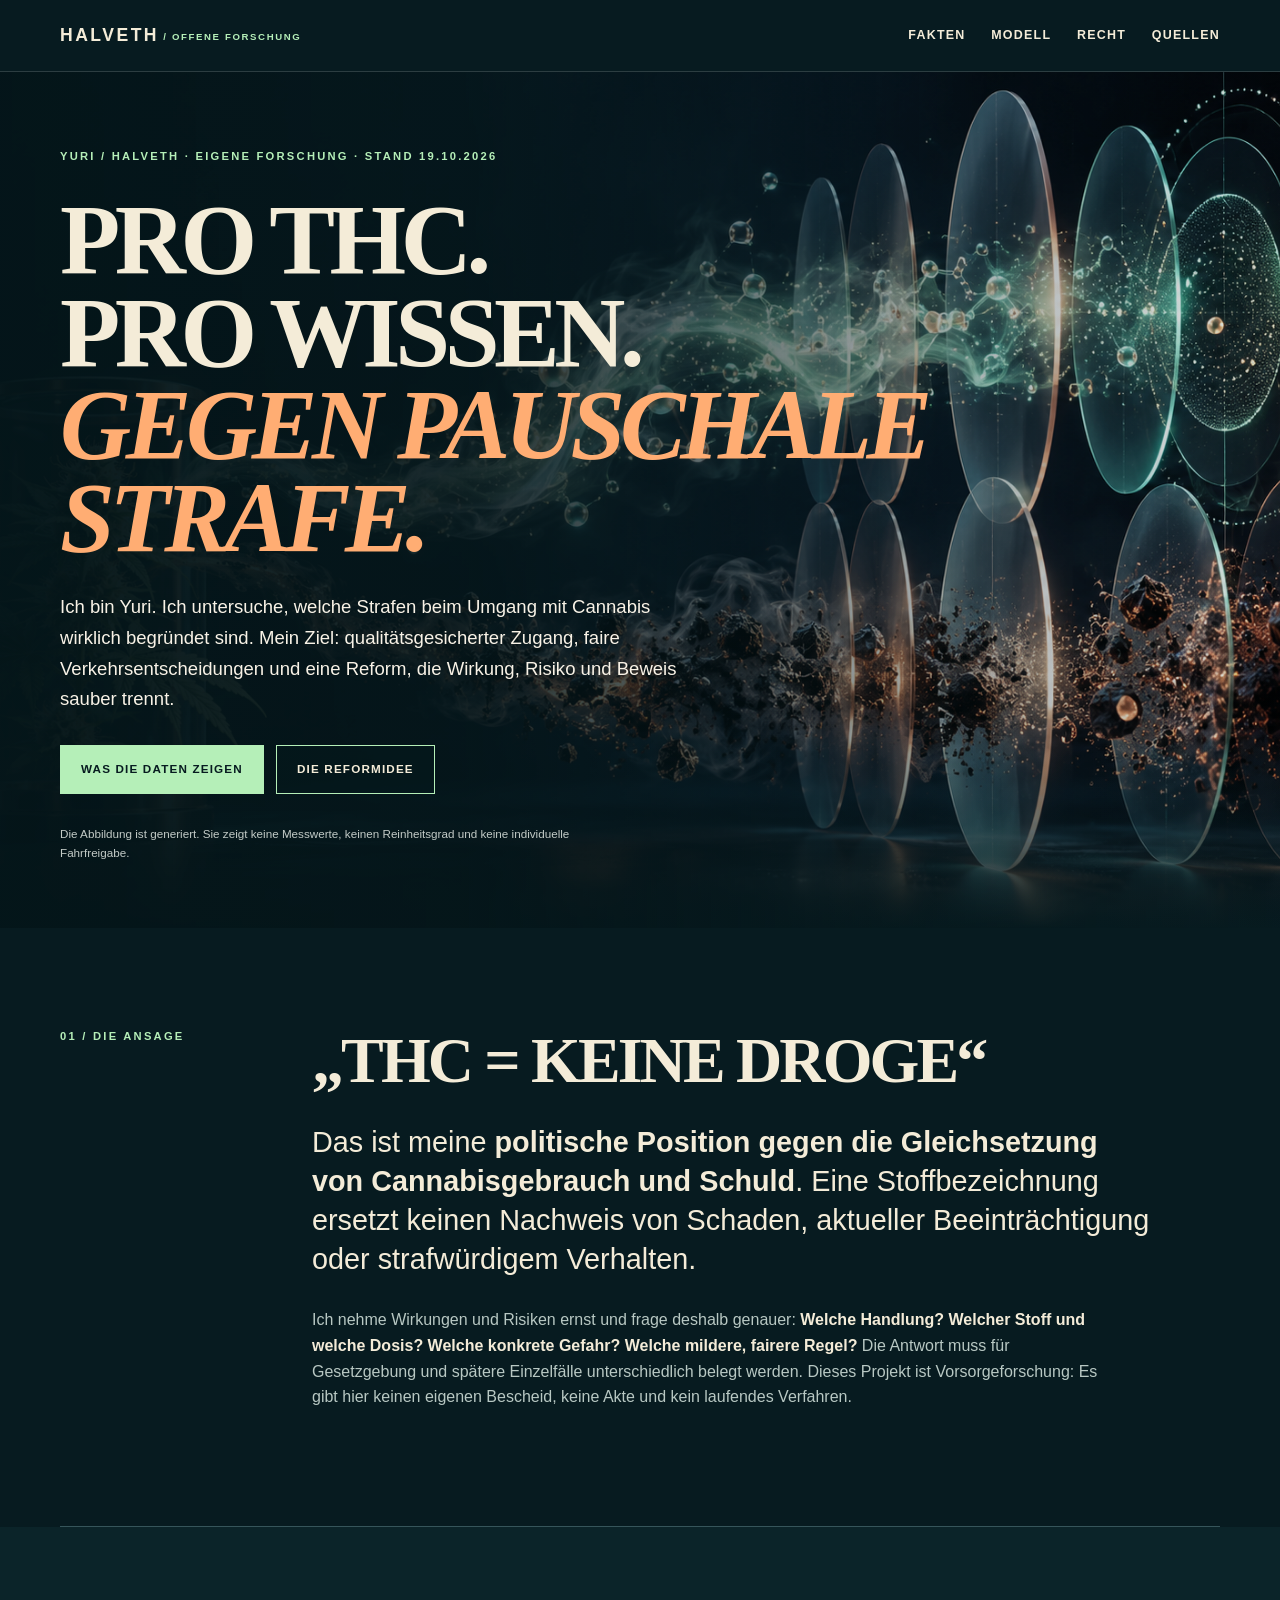
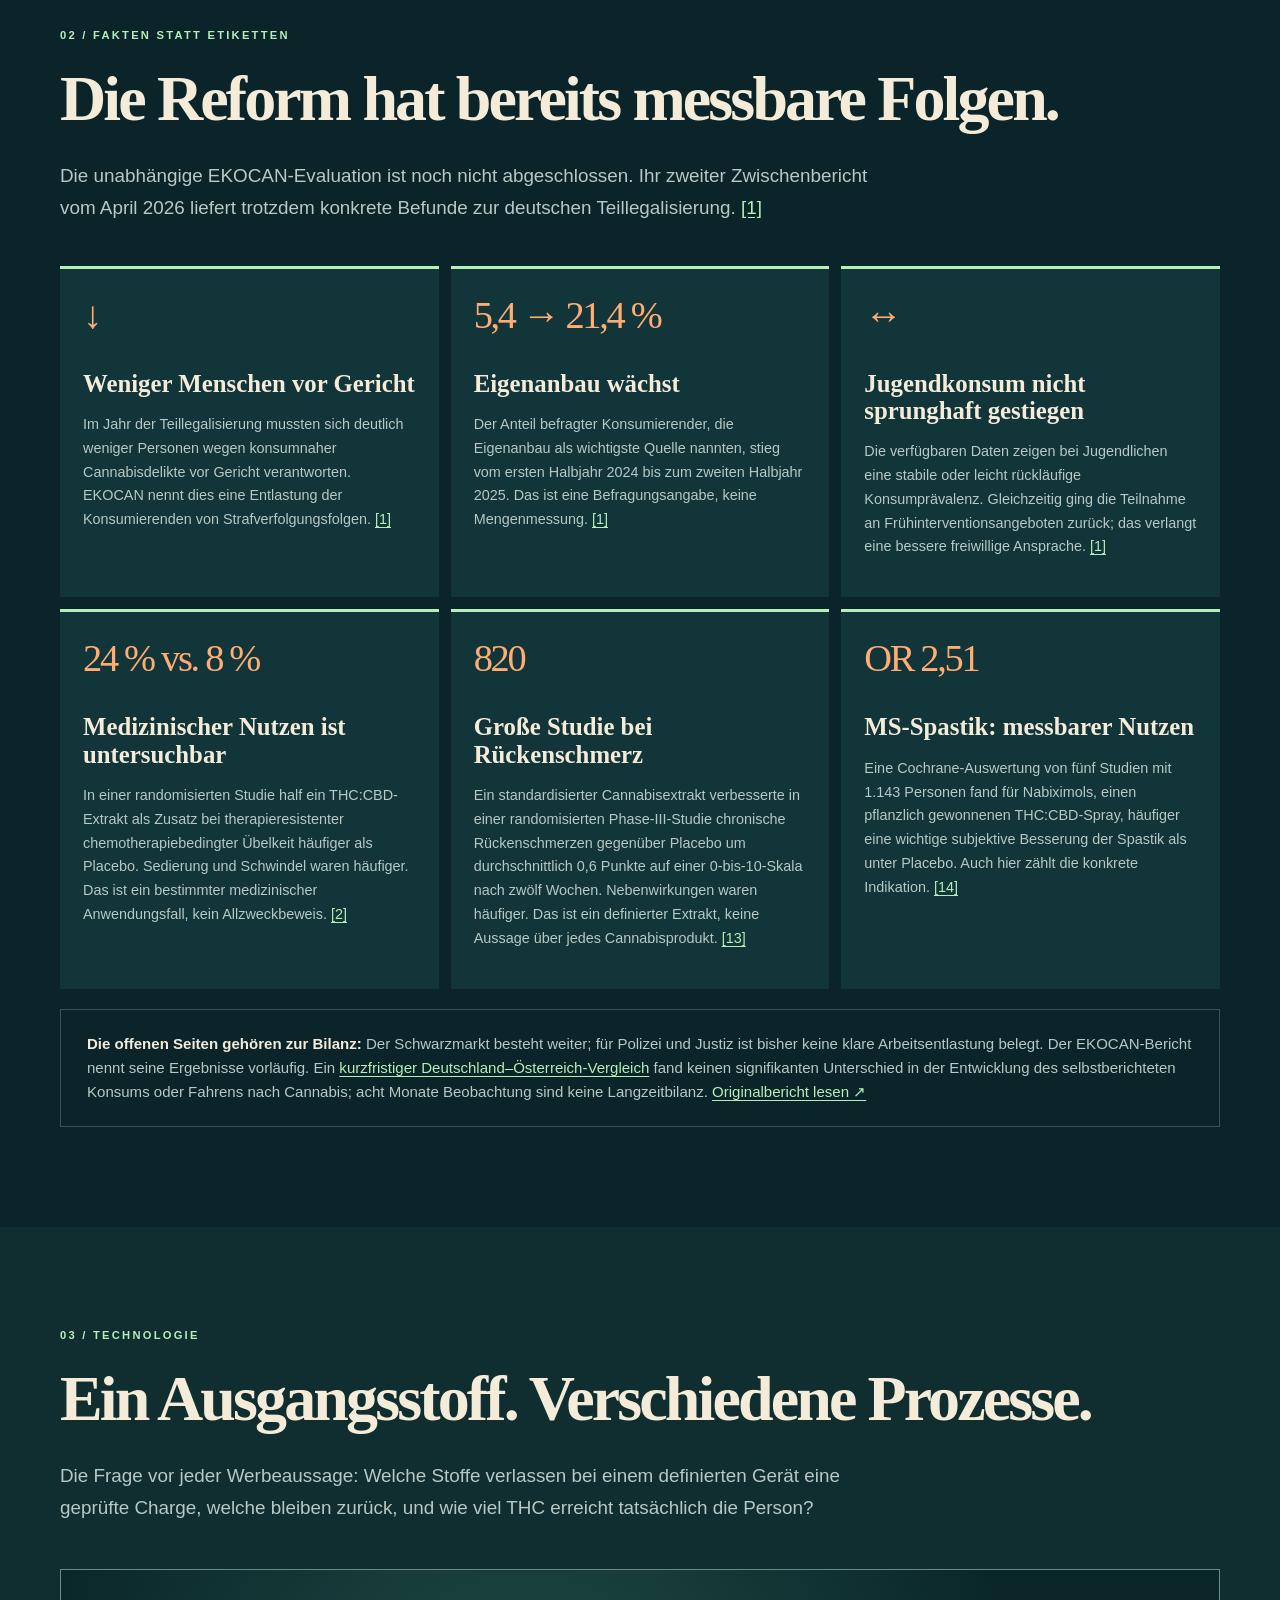
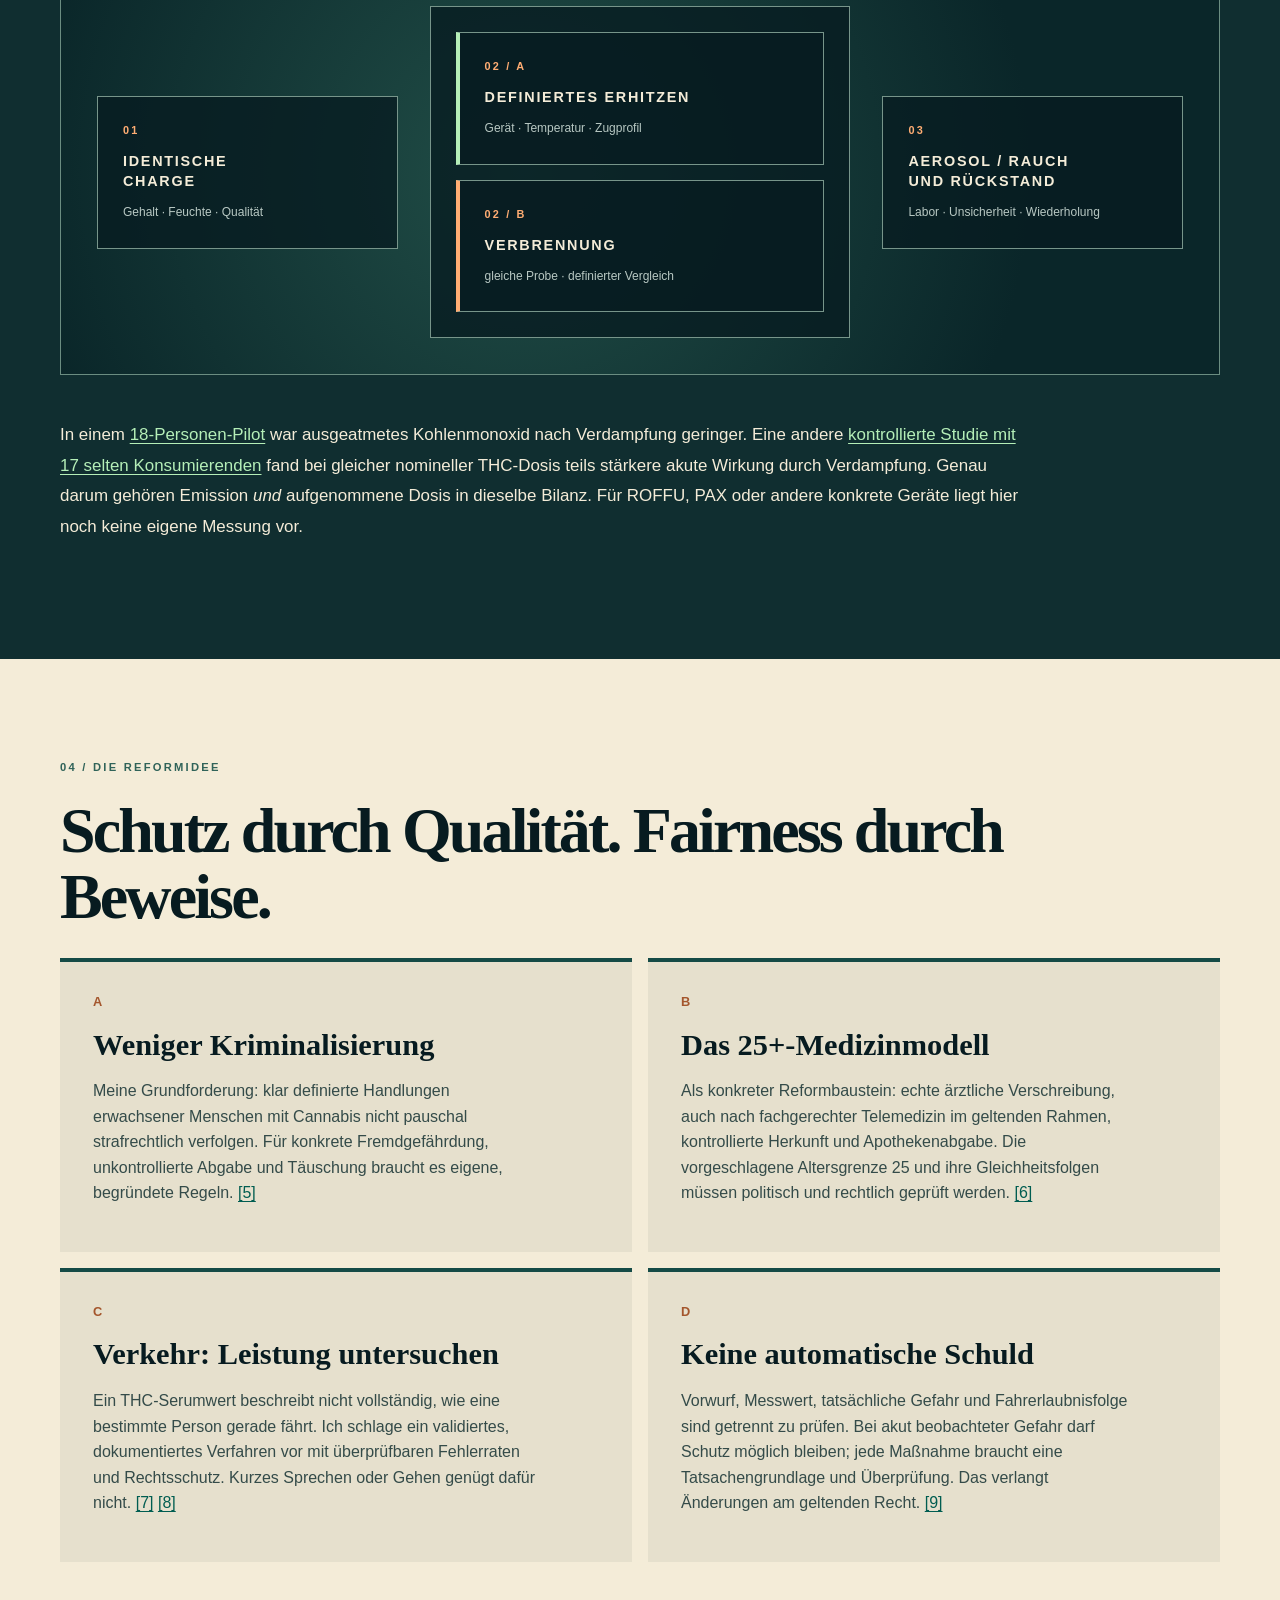
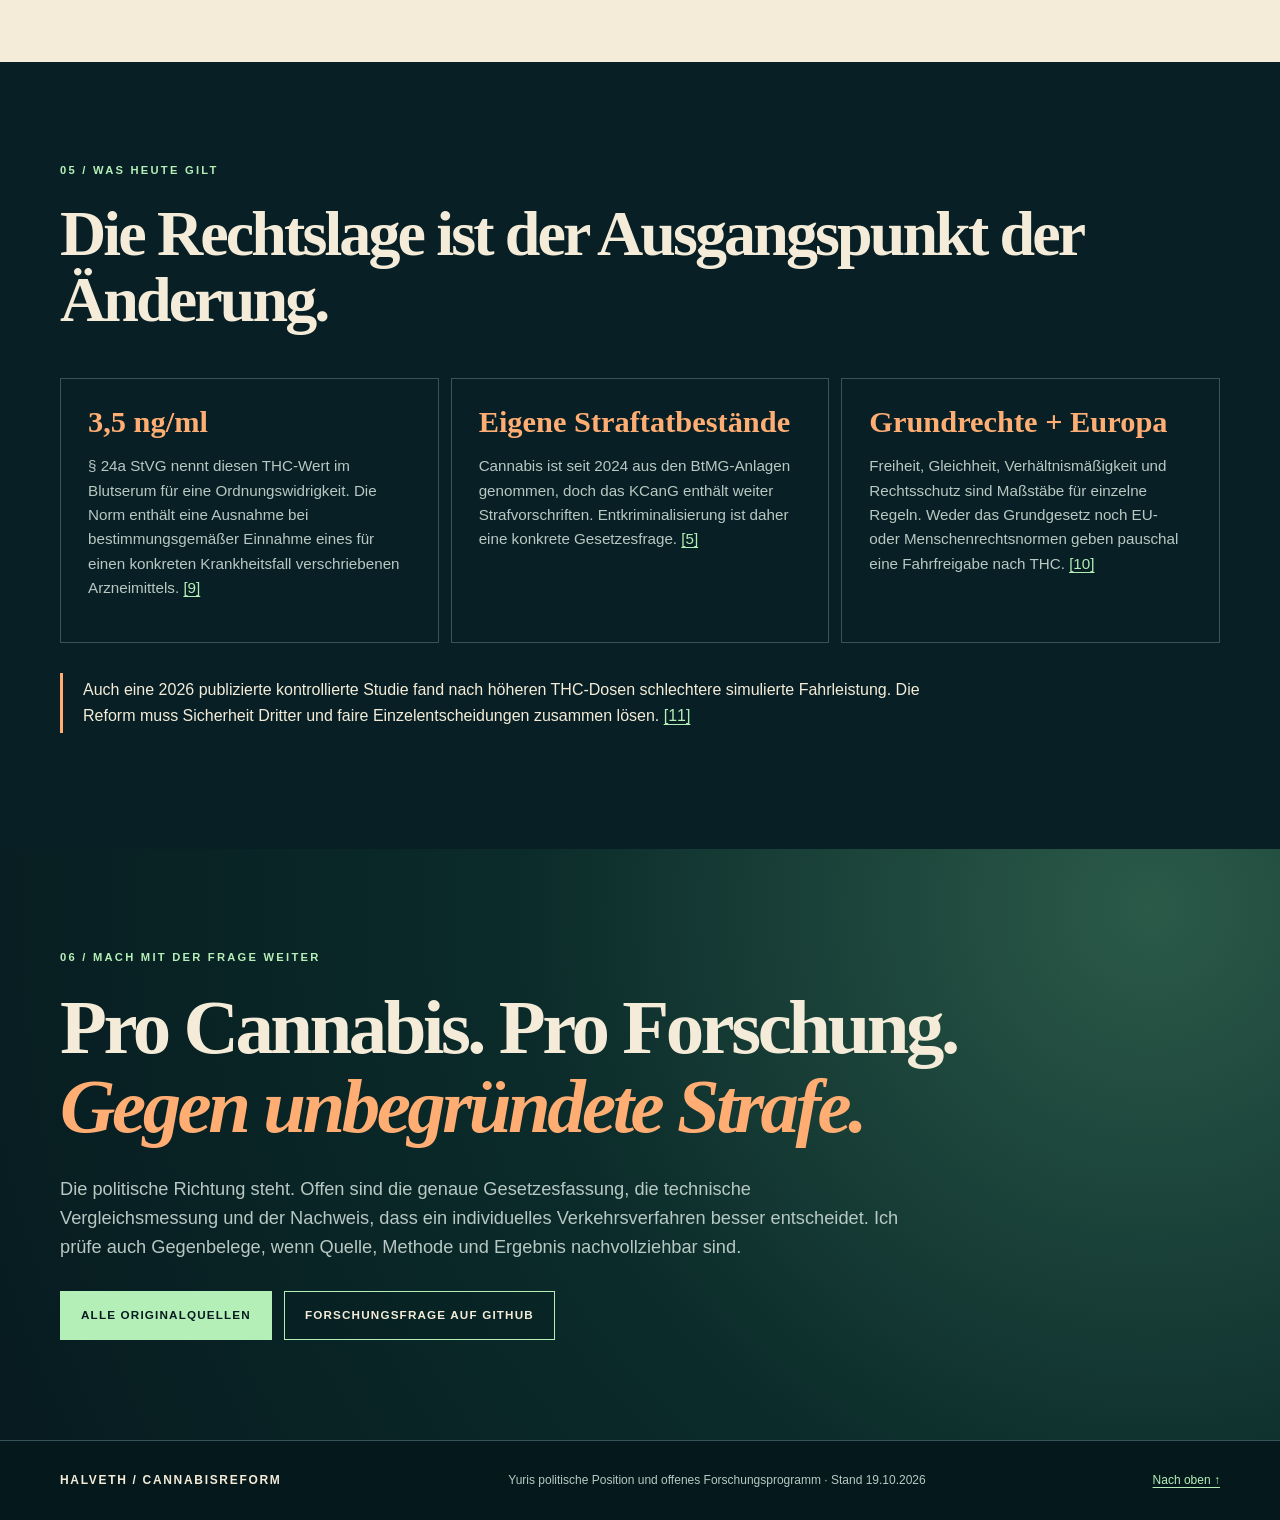
==== index.html @ 4392cc41 "Label odds ratio precisely" ====
<!doctype html>
<html lang="de">
<head>
  <meta charset="utf-8">
  <meta name="viewport" content="width=device-width, initial-scale=1">
  <meta name="description" content="HALVETH: Pro Cannabisreform, gegen pauschale Bestrafung. Forschung, Quellen und ein überprüfbarer Vorschlag für Zugang und Verkehrssicherheit.">
  <meta name="theme-color" content="#071b20">
  <title>PRO THC. GEGEN PAUSCHALE STRAFE. — HALVETH</title>
  <link rel="stylesheet" href="style.css">
</head>
<body>
  <a class="skip" href="#inhalt">Zum Inhalt</a>
  <header class="topbar"><a class="brand" href="#start">HALVETH<span> / OFFENE FORSCHUNG</span></a><nav aria-label="Hauptnavigation"><a href="#fakten">Fakten</a><a href="#modell">Modell</a><a href="#recht">Recht</a><a href="quellen.html">Quellen</a></nav></header>
  <main id="inhalt">
    <section class="hero" id="start" aria-labelledby="hero-title">
      <div class="hero-art" role="img" aria-label="Generierte Konzeptkunst: eine Pflanze und zwei schematische Prozesswege"></div>
      <div class="hero-shade"></div>
      <div class="container hero-content"><div class="eyebrow">YURI / HALVETH · EIGENE FORSCHUNG · STAND 19.10.2026</div>
        <h1 id="hero-title">PRO THC.<br>PRO WISSEN.<br><em>GEGEN PAUSCHALE STRAFE.</em></h1>
        <p>Ich bin Yuri. Ich untersuche, welche Strafen beim Umgang mit Cannabis wirklich begründet sind. Mein Ziel: qualitätsgesicherter Zugang, faire Verkehrsentscheidungen und eine Reform, die Wirkung, Risiko und Beweis sauber trennt.</p>
        <div class="hero-actions"><a class="button bright" href="#fakten">Was die Daten zeigen</a><a class="button ghost" href="#modell">Die Reformidee</a></div>
        <small>Die Abbildung ist generiert. Sie zeigt keine Messwerte, keinen Reinheitsgrad und keine individuelle Fahrfreigabe.</small>
      </div>
    </section>

    <section class="manifesto container section" aria-labelledby="ansage"><div class="section-tag">01 / DIE ANSAGE</div><div><h2 id="ansage">„THC = KEINE DROGE“</h2><p class="big">Das ist meine <strong>politische Position gegen die Gleichsetzung von Cannabisgebrauch und Schuld</strong>. Eine Stoffbezeichnung ersetzt keinen Nachweis von Schaden, aktueller Beeinträchtigung oder strafwürdigem Verhalten.</p><p>Ich nehme Wirkungen und Risiken ernst und frage deshalb genauer: <b>Welche Handlung?</b> <b>Welcher Stoff und welche Dosis?</b> <b>Welche konkrete Gefahr?</b> <b>Welche mildere, fairere Regel?</b> Die Antwort muss für Gesetzgebung und spätere Einzelfälle unterschiedlich belegt werden. Dieses Projekt ist Vorsorgeforschung: Es gibt hier keinen eigenen Bescheid, keine Akte und kein laufendes Verfahren.</p></div></section>

    <section class="section fact-section" id="fakten" aria-labelledby="fakten-title"><div class="container"><div class="section-tag">02 / FAKTEN STATT ETIKETTEN</div><h2 id="fakten-title">Die Reform hat bereits messbare Folgen.</h2><p class="lead">Die unabhängige EKOCAN-Evaluation ist noch nicht abgeschlossen. Ihr zweiter Zwischenbericht vom April 2026 liefert trotzdem konkrete Befunde zur deutschen Teillegalisierung. <a href="quellen.html#s1">[1]</a></p>
      <div class="fact-grid">
        <article class="fact"><span class="fact-number">↓</span><h3>Weniger Menschen vor Gericht</h3><p>Im Jahr der Teillegalisierung mussten sich deutlich weniger Personen wegen konsumnaher Cannabisdelikte vor Gericht verantworten. EKOCAN nennt dies eine Entlastung der Konsumierenden von Strafverfolgungsfolgen. <a href="quellen.html#s1">[1]</a></p></article>
        <article class="fact"><span class="fact-number">5,4 → 21,4 %</span><h3>Eigenanbau wächst</h3><p>Der Anteil befragter Konsumierender, die Eigenanbau als wichtigste Quelle nannten, stieg vom ersten Halbjahr 2024 bis zum zweiten Halbjahr 2025. Das ist eine Befragungsangabe, keine Mengenmessung. <a href="quellen.html#s1">[1]</a></p></article>
        <article class="fact"><span class="fact-number">↔</span><h3>Jugendkonsum nicht sprunghaft gestiegen</h3><p>Die verfügbaren Daten zeigen bei Jugendlichen eine stabile oder leicht rückläufige Konsumprävalenz. Gleichzeitig ging die Teilnahme an Frühinterventionsangeboten zurück; das verlangt eine bessere freiwillige Ansprache. <a href="quellen.html#s1">[1]</a></p></article>
        <article class="fact"><span class="fact-number">24 % vs. 8 %</span><h3>Medizinischer Nutzen ist untersuchbar</h3><p>In einer randomisierten Studie half ein THC:CBD-Extrakt als Zusatz bei therapieresistenter chemotherapiebedingter Übelkeit häufiger als Placebo. Sedierung und Schwindel waren häufiger. Das ist ein bestimmter medizinischer Anwendungsfall, kein Allzweckbeweis. <a href="quellen.html#s2">[2]</a></p></article>
        <article class="fact"><span class="fact-number">820</span><h3>Große Studie bei Rückenschmerz</h3><p>Ein standardisierter Cannabisextrakt verbesserte in einer randomisierten Phase-III-Studie chronische Rückenschmerzen gegenüber Placebo um durchschnittlich 0,6 Punkte auf einer 0-bis-10-Skala nach zwölf Wochen. Nebenwirkungen waren häufiger. Das ist ein definierter Extrakt, keine Aussage über jedes Cannabisprodukt. <a href="quellen.html#s13">[13]</a></p></article>
        <article class="fact"><span class="fact-number">OR 2,51</span><h3>MS-Spastik: messbarer Nutzen</h3><p>Eine Cochrane-Auswertung von fünf Studien mit 1.143 Personen fand für Nabiximols, einen pflanzlich gewonnenen THC:CBD-Spray, häufiger eine wichtige subjektive Besserung der Spastik als unter Placebo. Auch hier zählt die konkrete Indikation. <a href="quellen.html#s14">[14]</a></p></article>
      </div><div class="source-strip"><b>Die offenen Seiten gehören zur Bilanz:</b> Der Schwarzmarkt besteht weiter; für Polizei und Justiz ist bisher keine klare Arbeitsentlastung belegt. Der EKOCAN-Bericht nennt seine Ergebnisse vorläufig. Ein <a href="quellen.html#s12">kurzfristiger Deutschland–Österreich-Vergleich</a> fand keinen signifikanten Unterschied in der Entwicklung des selbstberichteten Konsums oder Fahrens nach Cannabis; acht Monate Beobachtung sind keine Langzeitbilanz. <a href="quellen.html#s1">Originalbericht lesen ↗</a></div>
    </div></section>

    <section class="section process-section" aria-labelledby="prozess-title"><div class="container"><div class="section-tag">03 / TECHNOLOGIE</div><h2 id="prozess-title">Ein Ausgangsstoff. Verschiedene Prozesse.</h2><p class="lead">Die Frage vor jeder Werbeaussage: Welche Stoffe verlassen bei einem definierten Gerät eine geprüfte Charge, welche bleiben zurück, und wie viel THC erreicht tatsächlich die Person?</p>
      <div class="process-visual" role="img" aria-label="Schematischer Vergleich identische Probe, definiertes Erhitzen oder Verbrennung, Aerosolmessung und Rückstand"><div class="input"><span>01</span><b>IDENTISCHE<br>CHARGE</b><small>Gehalt · Feuchte · Qualität</small></div><div class="fork"><div class="route heat"><span>02 / A</span><b>DEFINIERTES ERHITZEN</b><small>Gerät · Temperatur · Zugprofil</small></div><div class="route burn"><span>02 / B</span><b>VERBRENNUNG</b><small>gleiche Probe · definierter Vergleich</small></div></div><div class="output"><span>03</span><b>AEROSOL / RAUCH<br>UND RÜCKSTAND</b><small>Labor · Unsicherheit · Wiederholung</small></div></div>
      <p class="finding">In einem <a href="quellen.html#s3">18-Personen-Pilot</a> war ausgeatmetes Kohlenmonoxid nach Verdampfung geringer. Eine andere <a href="quellen.html#s4">kontrollierte Studie mit 17 selten Konsumierenden</a> fand bei gleicher nomineller THC-Dosis teils stärkere akute Wirkung durch Verdampfung. Genau darum gehören Emission <i>und</i> aufgenommene Dosis in dieselbe Bilanz. Für ROFFU, PAX oder andere konkrete Geräte liegt hier noch keine eigene Messung vor.</p>
    </div></section>

    <section class="section traffic-section" id="modell" aria-labelledby="modell-title"><div class="container"><div class="section-tag">04 / DIE REFORMIDEE</div><h2 id="modell-title">Schutz durch Qualität. Fairness durch Beweise.</h2><div class="policy-grid">
      <article><div class="ordinal">A</div><h3>Weniger Kriminalisierung</h3><p>Meine Grundforderung: klar definierte Handlungen erwachsener Menschen mit Cannabis nicht pauschal strafrechtlich verfolgen. Für konkrete Fremdgefährdung, unkontrollierte Abgabe und Täuschung braucht es eigene, begründete Regeln. <a href="quellen.html#s5">[5]</a></p></article>
      <article><div class="ordinal">B</div><h3>Das 25+-Medizinmodell</h3><p>Als konkreter Reformbaustein: echte ärztliche Verschreibung, auch nach fachgerechter Telemedizin im geltenden Rahmen, kontrollierte Herkunft und Apothekenabgabe. Die vorgeschlagene Altersgrenze 25 und ihre Gleichheitsfolgen müssen politisch und rechtlich geprüft werden. <a href="quellen.html#s6">[6]</a></p></article>
      <article><div class="ordinal">C</div><h3>Verkehr: Leistung untersuchen</h3><p>Ein THC-Serumwert beschreibt nicht vollständig, wie eine bestimmte Person gerade fährt. Ich schlage ein validiertes, dokumentiertes Verfahren vor mit überprüfbaren Fehlerraten und Rechtsschutz. Kurzes Sprechen oder Gehen genügt dafür nicht. <a href="quellen.html#s7">[7]</a> <a href="quellen.html#s8">[8]</a></p></article>
      <article><div class="ordinal">D</div><h3>Keine automatische Schuld</h3><p>Vorwurf, Messwert, tatsächliche Gefahr und Fahrerlaubnisfolge sind getrennt zu prüfen. Bei akut beobachteter Gefahr darf Schutz möglich bleiben; jede Maßnahme braucht eine Tatsachengrundlage und Überprüfung. Das verlangt Änderungen am geltenden Recht. <a href="quellen.html#s9">[9]</a></p></article>
    </div></div></section>

    <section class="section evidence-section" id="recht" aria-labelledby="recht-title"><div class="container"><div class="section-tag">05 / WAS HEUTE GILT</div><h2 id="recht-title">Die Rechtslage ist der Ausgangspunkt der Änderung.</h2><div class="law-grid"><div><strong>3,5 ng/ml</strong><p>§ 24a StVG nennt diesen THC-Wert im Blutserum für eine Ordnungswidrigkeit. Die Norm enthält eine Ausnahme bei bestimmungsgemäßer Einnahme eines für einen konkreten Krankheitsfall verschriebenen Arzneimittels. <a href="quellen.html#s9">[9]</a></p></div><div><strong>Eigene Straftatbestände</strong><p>Cannabis ist seit 2024 aus den BtMG-Anlagen genommen, doch das KCanG enthält weiter Strafvorschriften. Entkriminalisierung ist daher eine konkrete Gesetzesfrage. <a href="quellen.html#s5">[5]</a></p></div><div><strong>Grundrechte + Europa</strong><p>Freiheit, Gleichheit, Verhältnismäßigkeit und Rechtsschutz sind Maßstäbe für einzelne Regeln. Weder das Grundgesetz noch EU- oder Menschenrechtsnormen geben pauschal eine Fahrfreigabe nach THC. <a href="quellen.html#s10">[10]</a></p></div></div><p class="law-note">Auch eine 2026 publizierte kontrollierte Studie fand nach höheren THC-Dosen schlechtere simulierte Fahrleistung. Die Reform muss Sicherheit Dritter und faire Einzelentscheidungen zusammen lösen. <a href="quellen.html#s11">[11]</a></p></div></section>

    <section class="closing section"><div class="container"><div class="section-tag">06 / MACH MIT DER FRAGE WEITER</div><h2>Pro Cannabis. Pro Forschung.<br><em>Gegen unbegründete Strafe.</em></h2><p>Die politische Richtung steht. Offen sind die genaue Gesetzesfassung, die technische Vergleichsmessung und der Nachweis, dass ein individuelles Verkehrsverfahren besser entscheidet. Ich prüfe auch Gegenbelege, wenn Quelle, Methode und Ergebnis nachvollziehbar sind.</p><div class="hero-actions"><a class="button bright" href="quellen.html">Alle Originalquellen</a><a class="button ghost" href="https://github.com/Juri-Halveth/halveth-cannabis-reform-forschung/issues">Forschungsfrage auf GitHub</a></div></div></section>
  </main>
  <footer><div class="container"><b>HALVETH / CANNABISREFORM</b><span>Yuris politische Position und offenes Forschungsprogramm · Stand 19.10.2026</span><a href="#start">Nach oben ↑</a></div></footer>
</body>
</html>
---- style.css ----
:root{--bg:#071b20;--bg2:#0d282d;--panel:#12353a;--line:#36555a;--cream:#f4ecd8;--muted:#b8c8c3;--mint:#b5efb8;--orange:#ffad73;--display:Georgia,'Times New Roman',serif;--body:Arial,Helvetica,sans-serif}
*{box-sizing:border-box}html{scroll-behavior:smooth}body{margin:0;background:var(--bg);color:var(--cream);font-family:var(--body);line-height:1.6}a{color:var(--mint);text-underline-offset:3px}a:hover{color:#fff}a:focus-visible{outline:3px solid var(--orange);outline-offset:4px}.skip{position:absolute;left:-10000px;top:0;background:var(--cream);color:var(--bg);z-index:20;padding:1rem}.skip:focus{left:1rem}.container{width:min(1160px,calc(100% - 48px));margin:auto}.topbar{height:72px;padding:0 max(24px,calc((100vw - 1160px)/2));display:flex;align-items:center;justify-content:space-between;gap:20px;border-bottom:1px solid rgba(255,255,255,.15);background:var(--bg);position:relative;z-index:10}.brand{text-decoration:none;color:var(--cream);font-weight:900;letter-spacing:.14em;font-size:1.1rem;white-space:nowrap}.brand span{font-size:.6rem;color:var(--mint);vertical-align:middle;letter-spacing:.17em}.topbar nav{display:flex;gap:clamp(10px,2vw,28px)}.topbar nav a{text-decoration:none;color:var(--cream);font-size:.78rem;font-weight:700;text-transform:uppercase;letter-spacing:.1em}.topbar nav a:hover{color:var(--mint)}
.hero{position:relative;min-height:670px;display:flex;align-items:center;overflow:hidden}.hero-art{position:absolute;inset:0;background:url('assets/hero-neu.png') center 42%/cover no-repeat;filter:saturate(.9)}.hero-shade{position:absolute;inset:0;background:linear-gradient(90deg,rgba(4,21,25,.98) 0%,rgba(4,21,25,.9) 36%,rgba(4,21,25,.35) 73%,rgba(4,21,25,.1) 100%),linear-gradient(0deg,var(--bg),transparent 22%)}.hero-content{position:relative;padding:76px 0 66px}.eyebrow,.section-tag{color:var(--mint);letter-spacing:.2em;text-transform:uppercase;font-size:.7rem;font-weight:800}.hero h1{font-family:var(--display);font-size:clamp(3.2rem,7.7vw,7.3rem);line-height:.94;letter-spacing:-.055em;margin:28px 0;max-width:980px;font-weight:700}.hero h1 em,.closing h2 em{color:var(--orange);font-style:italic}.hero p{font-size:clamp(1rem,1.45vw,1.25rem);max-width:625px;line-height:1.65;color:#f8f2e6}.hero small{display:block;margin-top:31px;color:#c3cbc7;font-size:.73rem;max-width:520px}.hero-actions{display:flex;gap:12px;flex-wrap:wrap;margin-top:30px}.button{display:inline-flex;align-items:center;justify-content:center;min-height:49px;padding:12px 20px;text-decoration:none;text-transform:uppercase;letter-spacing:.1em;font-weight:900;font-size:.73rem;border:1px solid var(--mint);transition:background .2s,color .2s,transform .2s}.button:hover{transform:translateY(-2px)}.button.bright{background:var(--mint);color:var(--bg)}.button.ghost{color:var(--cream);background:rgba(6,27,32,.3)}.button.ghost:hover{background:var(--panel)}
.section{padding:100px 0}.section h2{font-family:var(--display);font-size:clamp(2.6rem,5vw,5.5rem);letter-spacing:-.045em;line-height:1.03;margin:21px 0 28px;font-weight:600}.section h3{font-family:var(--display);font-size:1.55rem;line-height:1.1;margin:16px 0}.lead{font-size:1.18rem;line-height:1.7;max-width:820px;color:var(--muted);margin:0 0 42px}.manifesto{display:grid;grid-template-columns:220px 1fr;gap:32px;border-bottom:1px solid var(--line)}.manifesto h2{margin-top:0}.manifesto .big{font-size:clamp(1.2rem,2.5vw,1.8rem);line-height:1.35;max-width:840px}.manifesto p:last-child{max-width:800px;color:var(--muted)}.manifesto b{color:var(--cream)}.fact-section{background:#0b2429}.fact-grid{display:grid;grid-template-columns:repeat(3,1fr);gap:12px}.fact{background:var(--panel);padding:27px 23px 24px;border-top:3px solid var(--mint);min-height:320px}.fact-number{display:block;font-family:var(--display);font-size:clamp(2.3rem,3vw,3.4rem);line-height:1;color:var(--orange);min-height:58px;letter-spacing:-.06em}.fact p{font-size:.9rem;color:var(--muted);line-height:1.65}.source-strip{margin-top:20px;border:1px solid var(--line);padding:22px 26px;color:var(--muted);font-size:.94rem}.source-strip b{color:var(--cream)}
.process-section{background:#102e30}.process-visual{display:grid;grid-template-columns:1fr 1.4fr 1fr;align-items:center;gap:32px;margin:45px 0;padding:36px;border:1px solid #6b8d81;background:radial-gradient(circle at 40% 50%,#214e47 0%,#0a2629 70%);min-height:330px}.process-visual>div,.route{border:1px solid #77958a;padding:25px;position:relative;background:rgba(7,27,32,.78)}.process-visual span,.process-visual b,.process-visual small{display:block}.process-visual span{color:var(--orange);font-weight:900;font-size:.68rem;letter-spacing:.2em;margin-bottom:12px}.process-visual b{font-size:.9rem;letter-spacing:.12em;line-height:1.4}.process-visual small{color:var(--muted);margin-top:12px;font-size:.75rem}.fork{display:grid;gap:15px}.route.heat{border-left:4px solid var(--mint)}.route.burn{border-left:4px solid var(--orange)}.finding{font-size:1.06rem;max-width:970px;color:var(--cream);line-height:1.8}.traffic-section{background:var(--cream);color:var(--bg)}.traffic-section .section-tag{color:#306359}.traffic-section .lead{color:#315151}.traffic-section a{color:#005d51}.policy-grid{display:grid;grid-template-columns:repeat(2,1fr);gap:16px}.policy-grid article{background:#e6e0cd;padding:30px 33px;border-top:4px solid #154b46}.policy-grid h3{font-size:1.9rem}.policy-grid p{max-width:450px;color:#344b49}.ordinal{font-weight:900;font-size:.8rem;letter-spacing:.1em;color:#a4562c}.evidence-section{background:#082025}.law-grid{display:grid;grid-template-columns:repeat(3,1fr);gap:12px;margin-top:45px}.law-grid>div{border:1px solid var(--line);padding:27px;min-height:260px}.law-grid strong{font-family:var(--display);font-size:1.9rem;color:var(--orange);line-height:1.1}.law-grid p{color:var(--muted);font-size:.95rem}.law-note{border-left:3px solid var(--orange);padding:4px 0 4px 20px;margin-top:30px;max-width:900px}.closing{background:radial-gradient(circle at 90% 10%,#2b5a49,#0b2b2a 50%,#071b20);min-height:450px}.closing h2{font-size:clamp(3rem,6vw,6rem)}.closing p{max-width:850px;font-size:1.14rem;color:var(--muted)}footer{border-top:1px solid var(--line);background:#05181c;padding:30px 0;font-size:.75rem;color:var(--muted)}footer .container{display:flex;justify-content:space-between;gap:24px;align-items:center}footer b{color:var(--cream);letter-spacing:.14em}footer a{white-space:nowrap}
.sources-page{padding:90px 0 110px}.sources-page h1{font-family:var(--display);font-size:clamp(3.3rem,7vw,6.3rem);letter-spacing:-.05em;line-height:1.05;margin:20px 0 28px}.source-list{display:grid;grid-template-columns:repeat(2,1fr);gap:14px;margin:52px 0 40px}.source-list article{background:var(--panel);border-top:3px solid var(--mint);padding:27px 30px;scroll-margin-top:30px}.source-list article>span{display:block;color:var(--orange);font-size:.7rem;font-weight:900;letter-spacing:.15em}.source-list h2{font-family:var(--display);font-weight:600;font-size:1.55rem;line-height:1.2;margin:12px 0}.source-list p{color:var(--muted);font-size:.92rem;line-height:1.7}.source-list a{display:inline-block;margin-top:8px;font-size:.9rem}.source-end{color:var(--muted);max-width:750px;margin:30px 0}
@media(max-width:950px){.fact-grid{grid-template-columns:repeat(2,1fr)}.law-grid{grid-template-columns:1fr}.law-grid>div{min-height:0}.process-visual{gap:12px;padding:20px}.topbar{padding:0 24px}}@media(max-width:650px){.container{width:min(100% - 32px,1160px)}.topbar{height:auto;min-height:68px;align-items:flex-start;padding:17px 16px;flex-direction:column;gap:10px}.brand{font-size:.98rem}.brand span{font-size:.55rem}.topbar nav{gap:15px;flex-wrap:wrap}.topbar nav a{font-size:.68rem}.hero{min-height:660px}.hero-art{background-position:60% center}.hero-shade{background:linear-gradient(90deg,rgba(4,21,25,.97),rgba(4,21,25,.63)),linear-gradient(0deg,var(--bg),transparent 35%)}.hero-content{padding:65px 0}.hero h1{font-size:clamp(2.75rem,12vw,4.6rem)}.section{padding:67px 0}.manifesto{grid-template-columns:1fr;gap:18px}.fact-grid,.policy-grid,.source-list{grid-template-columns:1fr}.fact{min-height:0}.process-visual{grid-template-columns:1fr;gap:13px}.fork{grid-template-columns:1fr 1fr}.route{padding:17px}.process-visual>div{padding:20px}.closing{min-height:0}footer .container{align-items:flex-start;flex-direction:column;gap:10px}}@media(max-width:380px){.fork{grid-template-columns:1fr}}
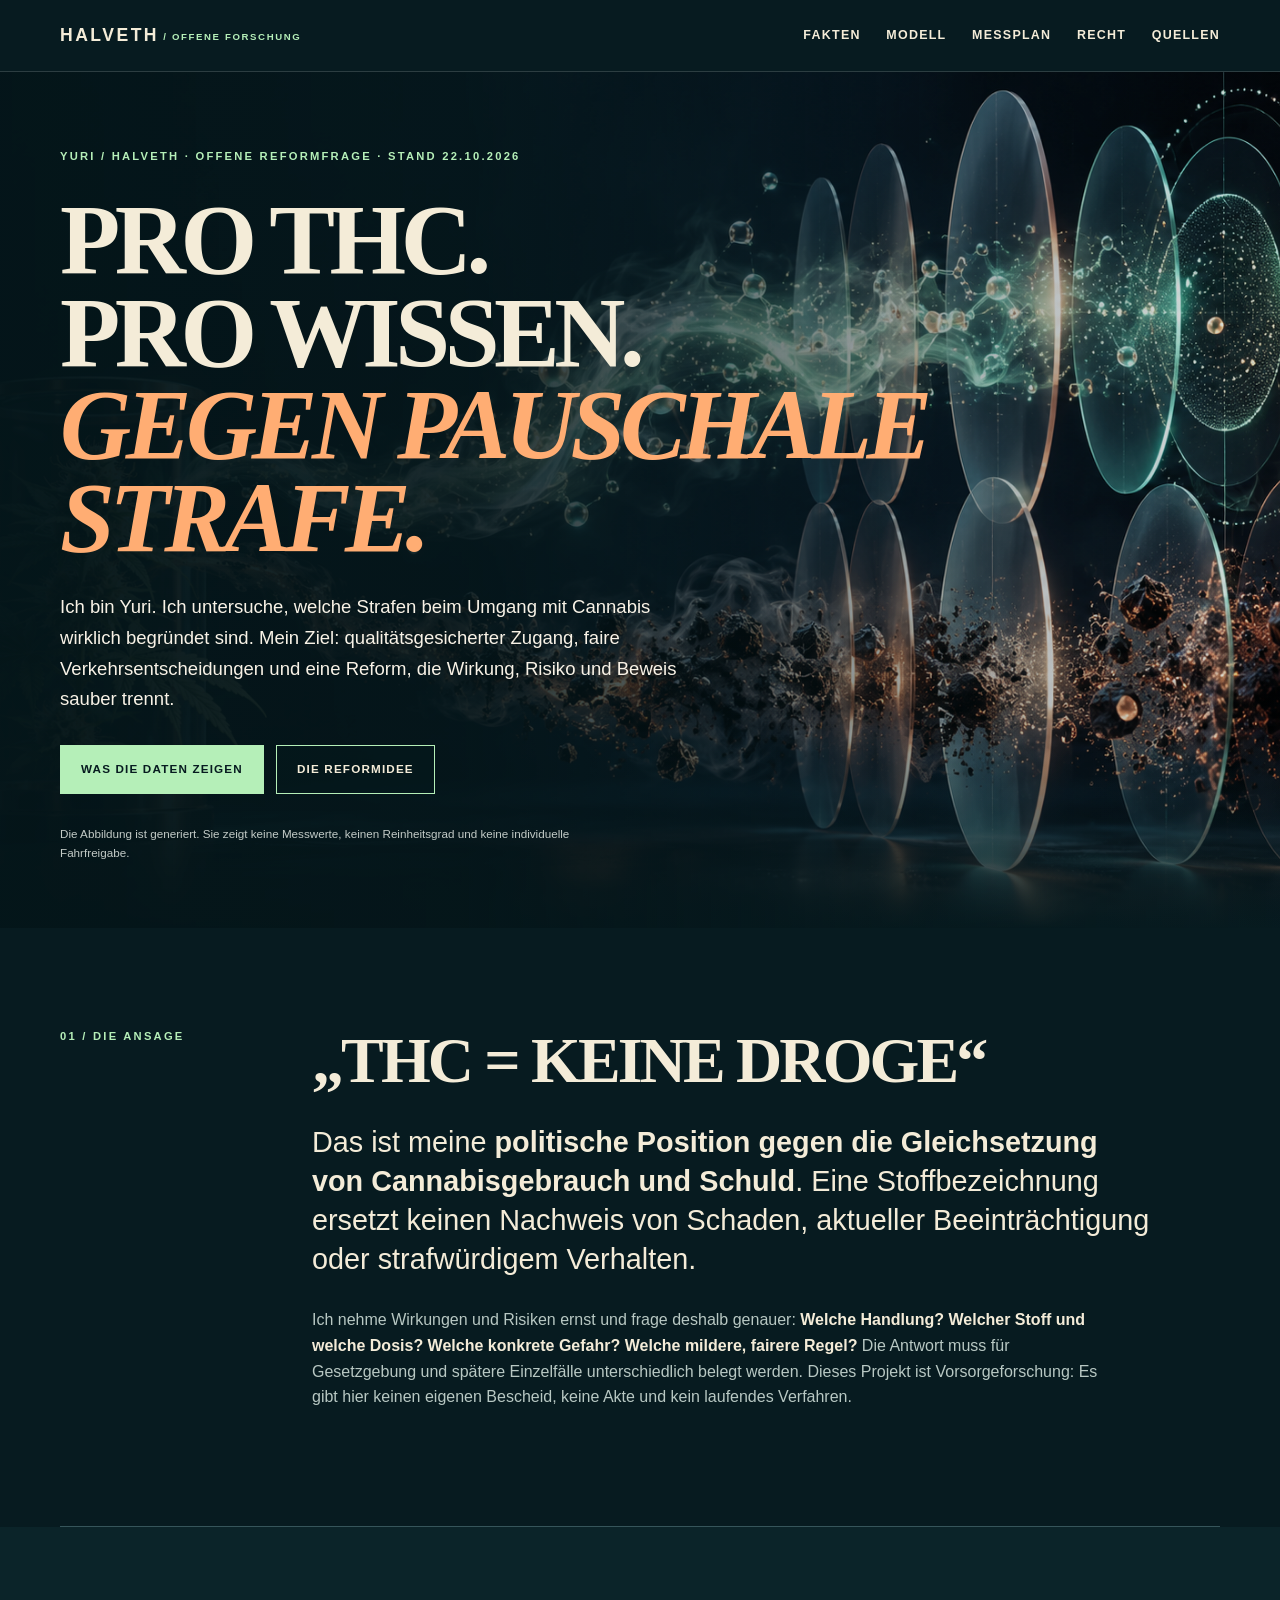
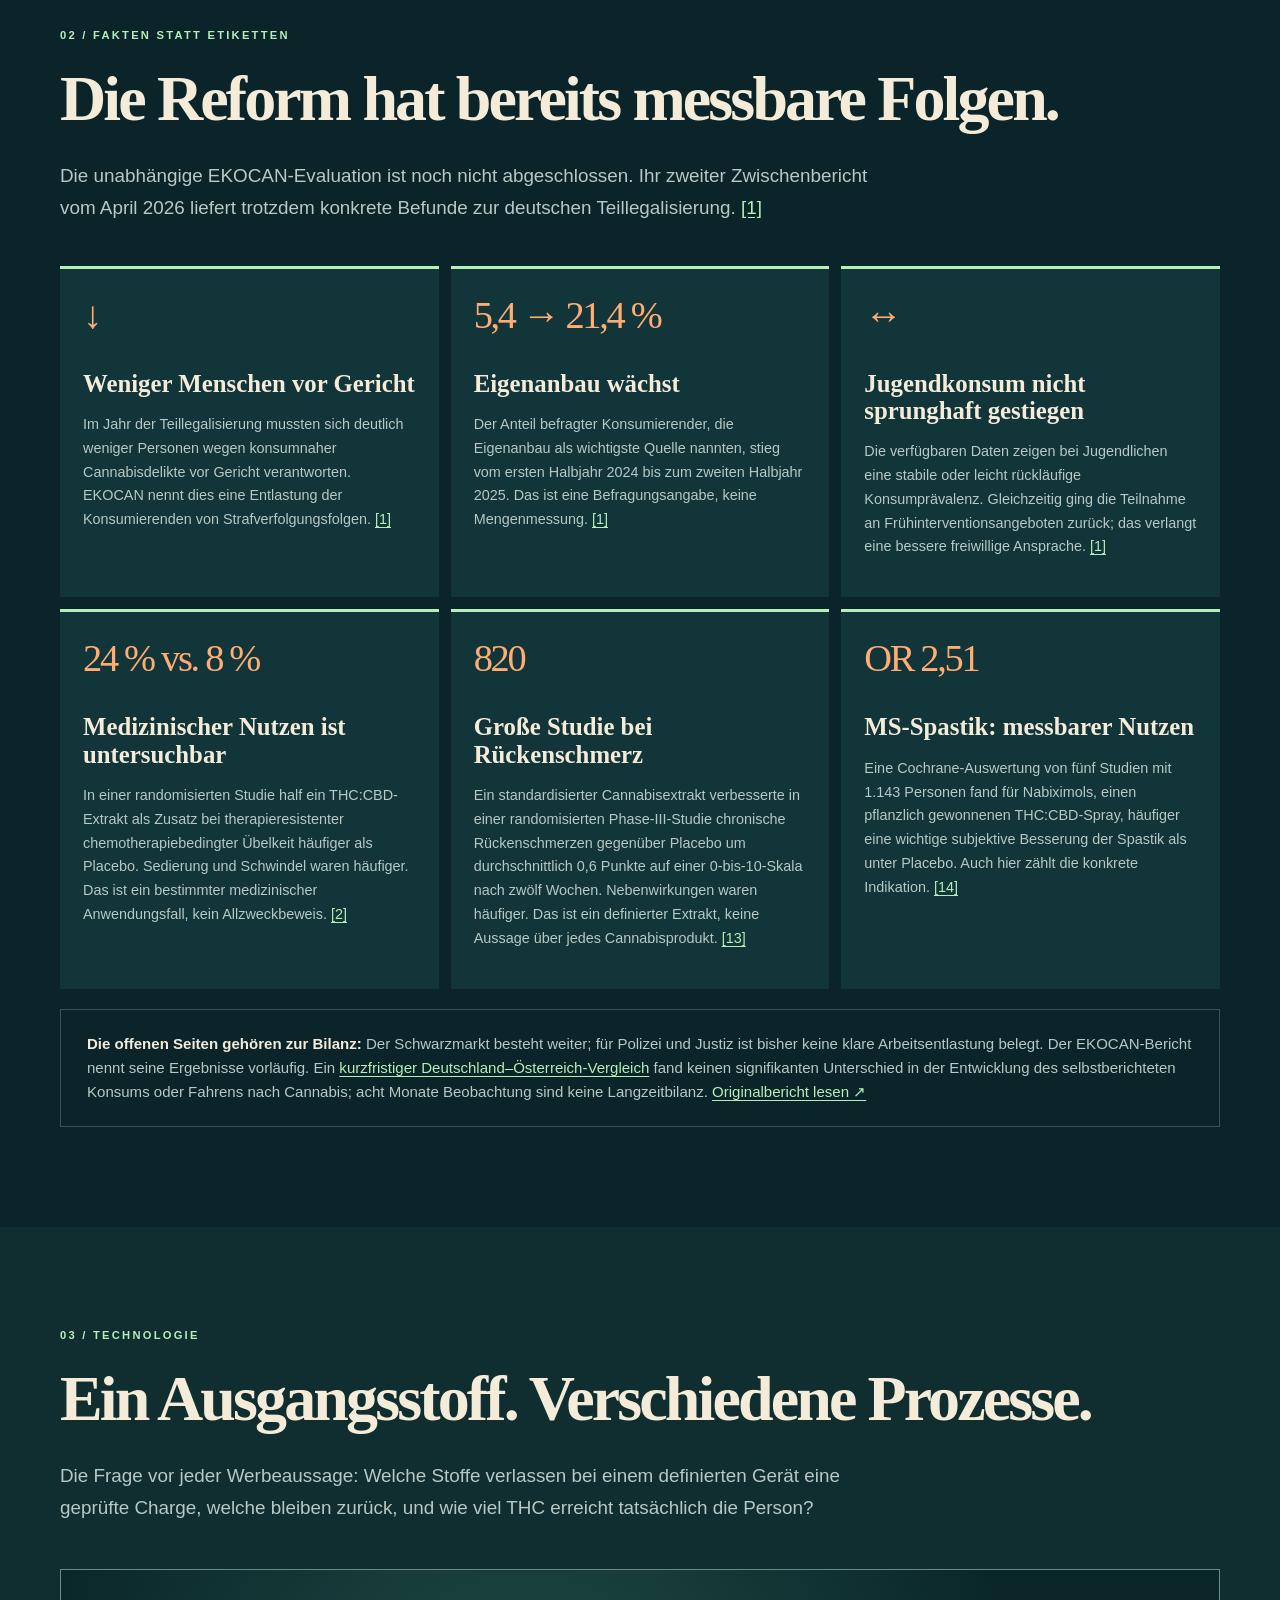
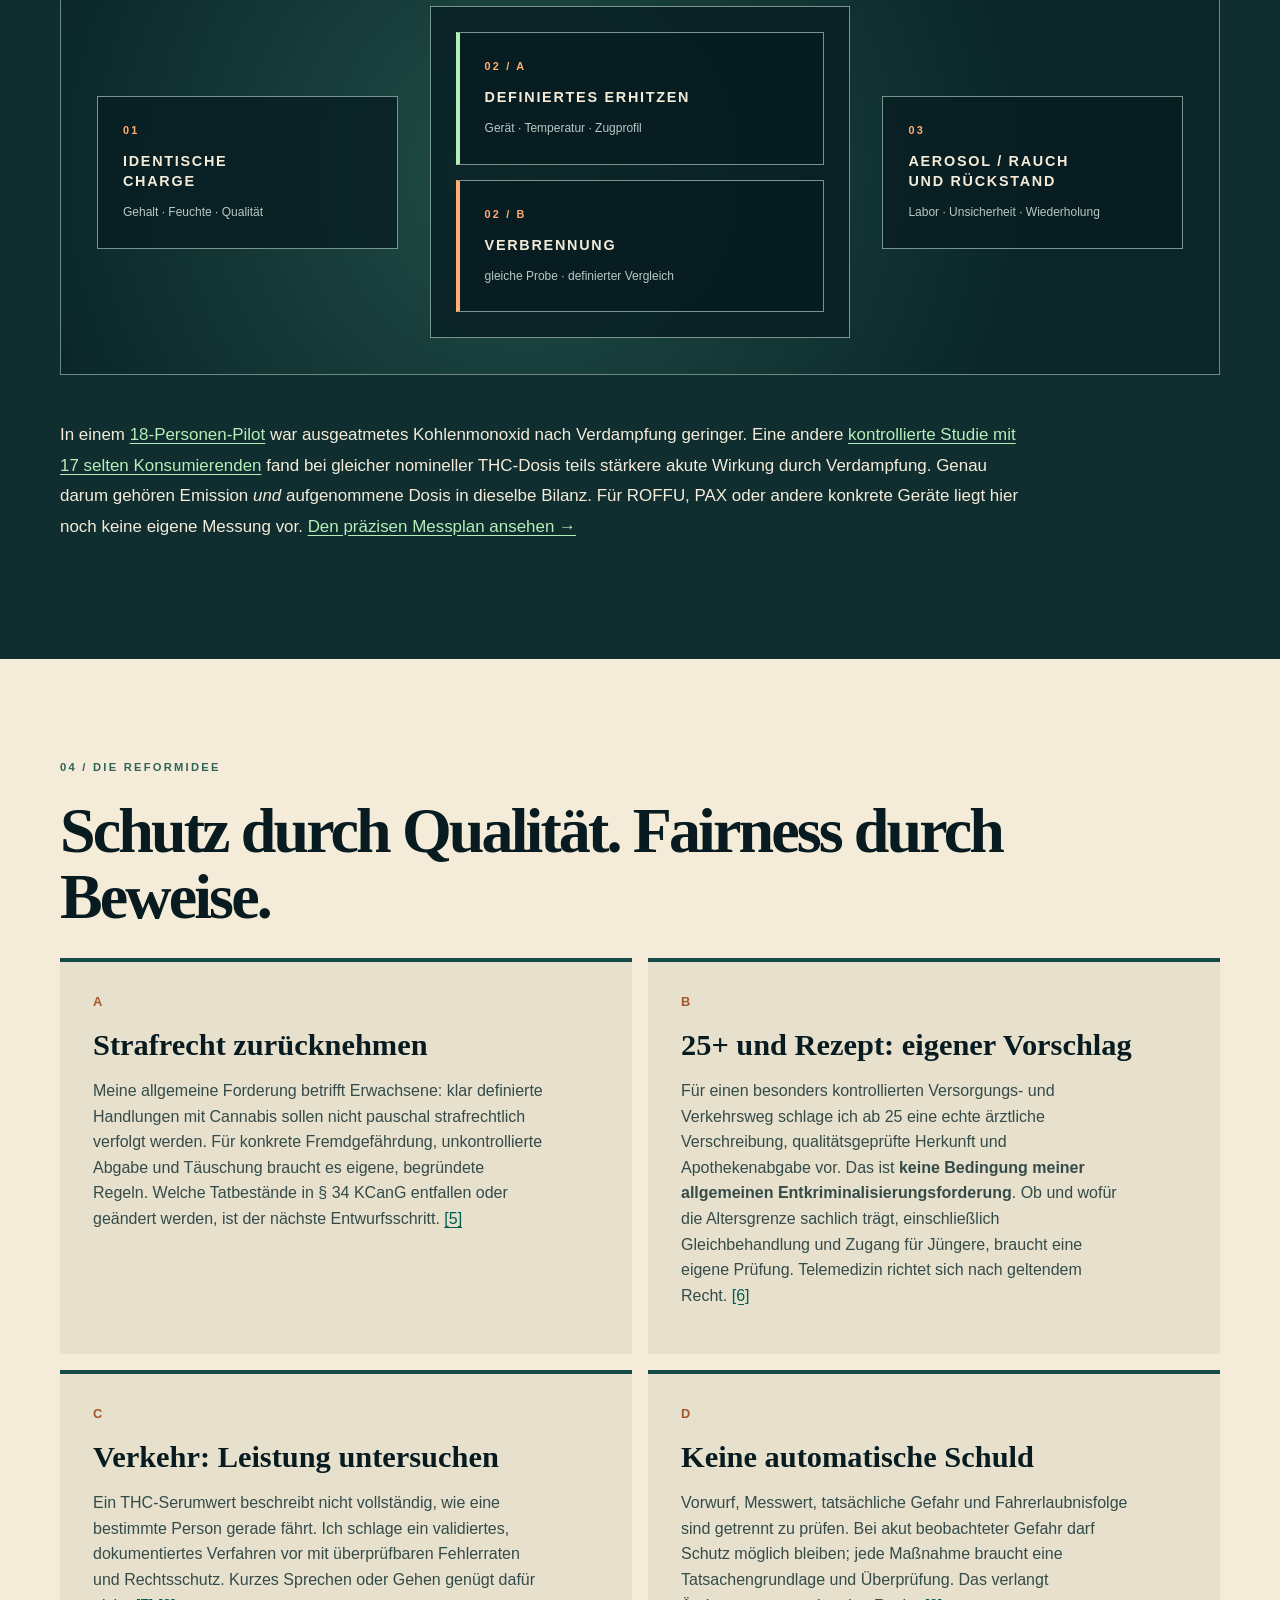
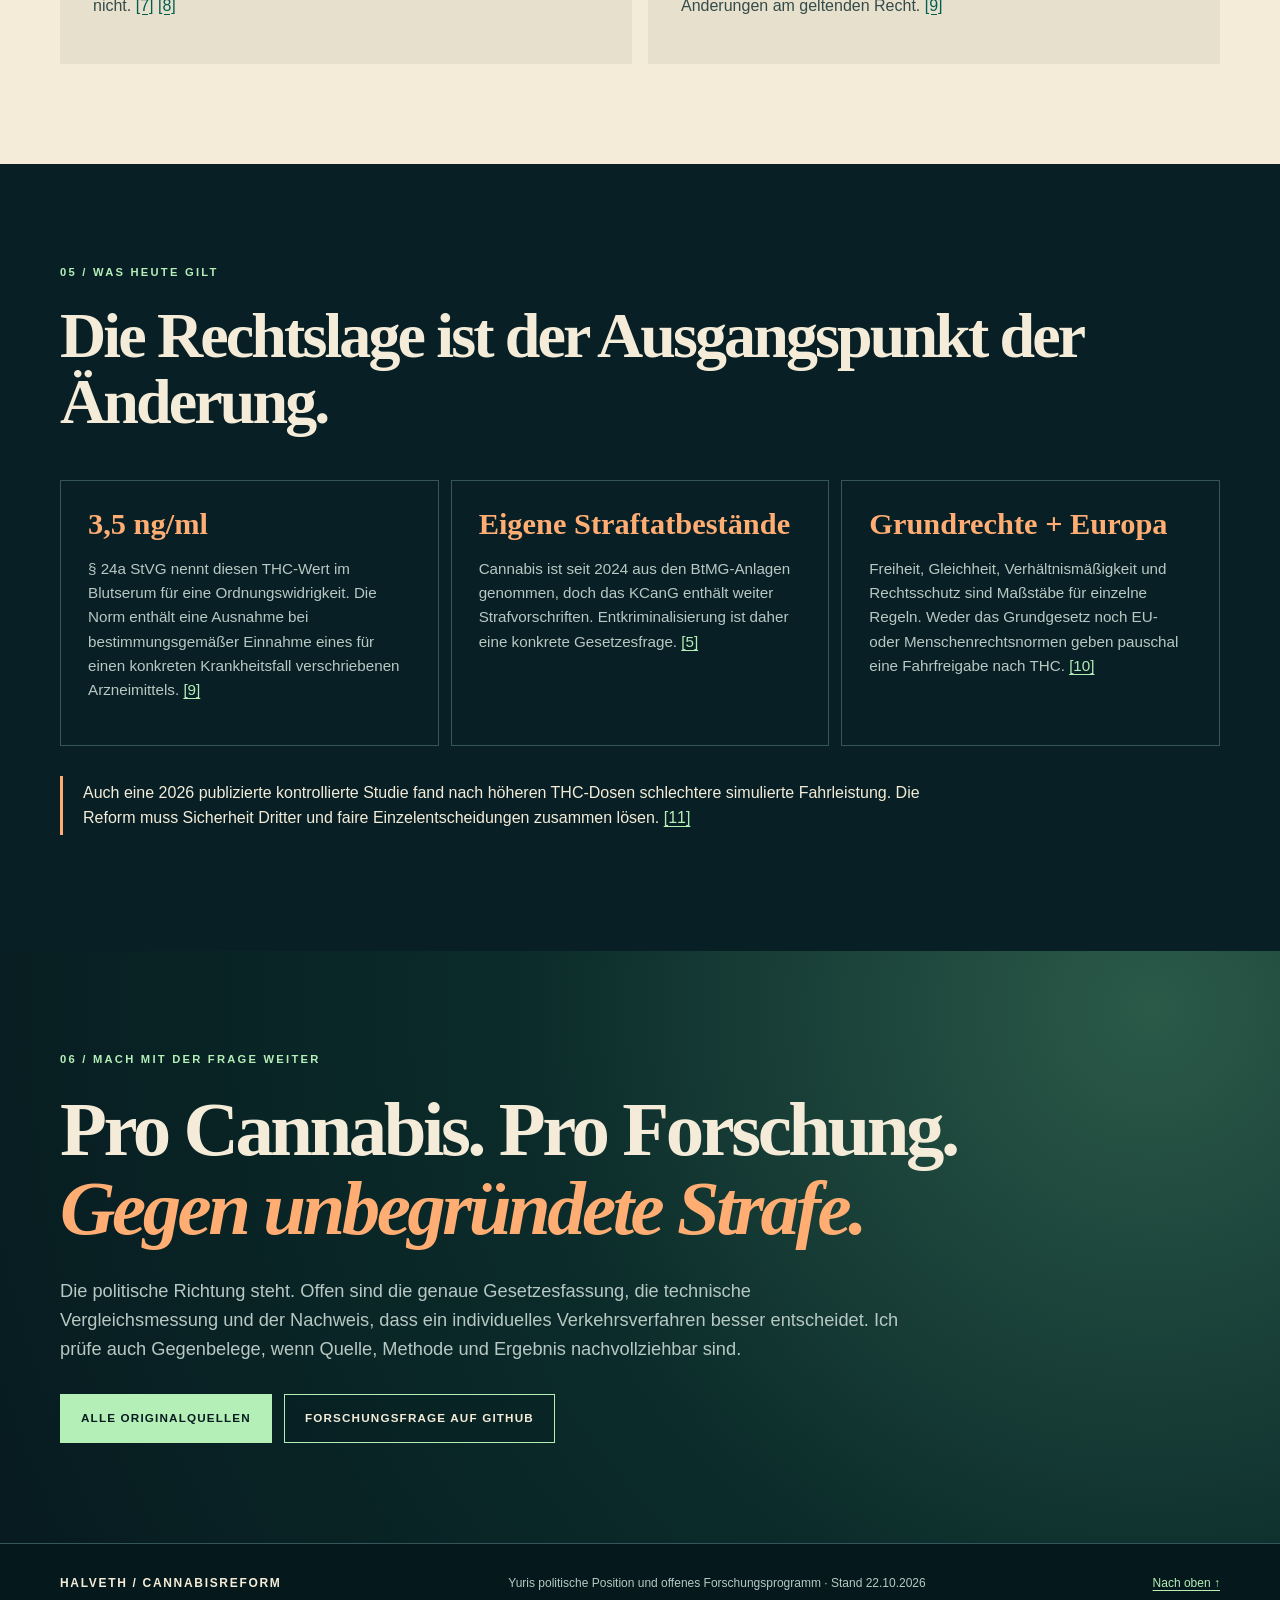
==== commit fe370687: "Add standalone device measurement plan and clarify reform model" ====
--- a/index.html
+++ b/index.html
@@ -10,12 +10,12 @@
 </head>
 <body>
   <a class="skip" href="#inhalt">Zum Inhalt</a>
-  <header class="topbar"><a class="brand" href="#start">HALVETH<span> / OFFENE FORSCHUNG</span></a><nav aria-label="Hauptnavigation"><a href="#fakten">Fakten</a><a href="#modell">Modell</a><a href="#recht">Recht</a><a href="quellen.html">Quellen</a></nav></header>
+  <header class="topbar"><a class="brand" href="#start">HALVETH<span> / OFFENE FORSCHUNG</span></a><nav aria-label="Hauptnavigation"><a href="#fakten">Fakten</a><a href="#modell">Modell</a><a href="labor.html">Messplan</a><a href="#recht">Recht</a><a href="quellen.html">Quellen</a></nav></header>
   <main id="inhalt">
     <section class="hero" id="start" aria-labelledby="hero-title">
       <div class="hero-art" role="img" aria-label="Generierte Konzeptkunst: eine Pflanze und zwei schematische Prozesswege"></div>
       <div class="hero-shade"></div>
-      <div class="container hero-content"><div class="eyebrow">YURI / HALVETH · EIGENE FORSCHUNG · STAND 19.10.2026</div>
+      <div class="container hero-content"><div class="eyebrow">YURI / HALVETH · OFFENE REFORMFRAGE · STAND 22.10.2026</div>
         <h1 id="hero-title">PRO THC.<br>PRO WISSEN.<br><em>GEGEN PAUSCHALE STRAFE.</em></h1>
         <p>Ich bin Yuri. Ich untersuche, welche Strafen beim Umgang mit Cannabis wirklich begründet sind. Mein Ziel: qualitätsgesicherter Zugang, faire Verkehrsentscheidungen und eine Reform, die Wirkung, Risiko und Beweis sauber trennt.</p>
         <div class="hero-actions"><a class="button bright" href="#fakten">Was die Daten zeigen</a><a class="button ghost" href="#modell">Die Reformidee</a></div>
@@ -38,12 +38,12 @@
 
     <section class="section process-section" aria-labelledby="prozess-title"><div class="container"><div class="section-tag">03 / TECHNOLOGIE</div><h2 id="prozess-title">Ein Ausgangsstoff. Verschiedene Prozesse.</h2><p class="lead">Die Frage vor jeder Werbeaussage: Welche Stoffe verlassen bei einem definierten Gerät eine geprüfte Charge, welche bleiben zurück, und wie viel THC erreicht tatsächlich die Person?</p>
       <div class="process-visual" role="img" aria-label="Schematischer Vergleich identische Probe, definiertes Erhitzen oder Verbrennung, Aerosolmessung und Rückstand"><div class="input"><span>01</span><b>IDENTISCHE<br>CHARGE</b><small>Gehalt · Feuchte · Qualität</small></div><div class="fork"><div class="route heat"><span>02 / A</span><b>DEFINIERTES ERHITZEN</b><small>Gerät · Temperatur · Zugprofil</small></div><div class="route burn"><span>02 / B</span><b>VERBRENNUNG</b><small>gleiche Probe · definierter Vergleich</small></div></div><div class="output"><span>03</span><b>AEROSOL / RAUCH<br>UND RÜCKSTAND</b><small>Labor · Unsicherheit · Wiederholung</small></div></div>
-      <p class="finding">In einem <a href="quellen.html#s3">18-Personen-Pilot</a> war ausgeatmetes Kohlenmonoxid nach Verdampfung geringer. Eine andere <a href="quellen.html#s4">kontrollierte Studie mit 17 selten Konsumierenden</a> fand bei gleicher nomineller THC-Dosis teils stärkere akute Wirkung durch Verdampfung. Genau darum gehören Emission <i>und</i> aufgenommene Dosis in dieselbe Bilanz. Für ROFFU, PAX oder andere konkrete Geräte liegt hier noch keine eigene Messung vor.</p>
+      <p class="finding">In einem <a href="quellen.html#s3">18-Personen-Pilot</a> war ausgeatmetes Kohlenmonoxid nach Verdampfung geringer. Eine andere <a href="quellen.html#s4">kontrollierte Studie mit 17 selten Konsumierenden</a> fand bei gleicher nomineller THC-Dosis teils stärkere akute Wirkung durch Verdampfung. Genau darum gehören Emission <i>und</i> aufgenommene Dosis in dieselbe Bilanz. Für ROFFU, PAX oder andere konkrete Geräte liegt hier noch keine eigene Messung vor. <a href="labor.html">Den präzisen Messplan ansehen →</a></p>
     </div></section>
 
     <section class="section traffic-section" id="modell" aria-labelledby="modell-title"><div class="container"><div class="section-tag">04 / DIE REFORMIDEE</div><h2 id="modell-title">Schutz durch Qualität. Fairness durch Beweise.</h2><div class="policy-grid">
-      <article><div class="ordinal">A</div><h3>Weniger Kriminalisierung</h3><p>Meine Grundforderung: klar definierte Handlungen erwachsener Menschen mit Cannabis nicht pauschal strafrechtlich verfolgen. Für konkrete Fremdgefährdung, unkontrollierte Abgabe und Täuschung braucht es eigene, begründete Regeln. <a href="quellen.html#s5">[5]</a></p></article>
-      <article><div class="ordinal">B</div><h3>Das 25+-Medizinmodell</h3><p>Als konkreter Reformbaustein: echte ärztliche Verschreibung, auch nach fachgerechter Telemedizin im geltenden Rahmen, kontrollierte Herkunft und Apothekenabgabe. Die vorgeschlagene Altersgrenze 25 und ihre Gleichheitsfolgen müssen politisch und rechtlich geprüft werden. <a href="quellen.html#s6">[6]</a></p></article>
+      <article><div class="ordinal">A</div><h3>Strafrecht zurücknehmen</h3><p>Meine allgemeine Forderung betrifft Erwachsene: klar definierte Handlungen mit Cannabis sollen nicht pauschal strafrechtlich verfolgt werden. Für konkrete Fremdgefährdung, unkontrollierte Abgabe und Täuschung braucht es eigene, begründete Regeln. Welche Tatbestände in § 34 KCanG entfallen oder geändert werden, ist der nächste Entwurfsschritt. <a href="quellen.html#s5">[5]</a></p></article>
+      <article><div class="ordinal">B</div><h3>25+ und Rezept: eigener Vorschlag</h3><p>Für einen besonders kontrollierten Versorgungs- und Verkehrsweg schlage ich ab 25 eine echte ärztliche Verschreibung, qualitätsgeprüfte Herkunft und Apothekenabgabe vor. Das ist <strong>keine Bedingung meiner allgemeinen Entkriminalisierungsforderung</strong>. Ob und wofür die Altersgrenze sachlich trägt, einschließlich Gleichbehandlung und Zugang für Jüngere, braucht eine eigene Prüfung. Telemedizin richtet sich nach geltendem Recht. <a href="quellen.html#s6">[6]</a></p></article>
       <article><div class="ordinal">C</div><h3>Verkehr: Leistung untersuchen</h3><p>Ein THC-Serumwert beschreibt nicht vollständig, wie eine bestimmte Person gerade fährt. Ich schlage ein validiertes, dokumentiertes Verfahren vor mit überprüfbaren Fehlerraten und Rechtsschutz. Kurzes Sprechen oder Gehen genügt dafür nicht. <a href="quellen.html#s7">[7]</a> <a href="quellen.html#s8">[8]</a></p></article>
       <article><div class="ordinal">D</div><h3>Keine automatische Schuld</h3><p>Vorwurf, Messwert, tatsächliche Gefahr und Fahrerlaubnisfolge sind getrennt zu prüfen. Bei akut beobachteter Gefahr darf Schutz möglich bleiben; jede Maßnahme braucht eine Tatsachengrundlage und Überprüfung. Das verlangt Änderungen am geltenden Recht. <a href="quellen.html#s9">[9]</a></p></article>
     </div></div></section>
@@ -52,6 +52,6 @@
 
     <section class="closing section"><div class="container"><div class="section-tag">06 / MACH MIT DER FRAGE WEITER</div><h2>Pro Cannabis. Pro Forschung.<br><em>Gegen unbegründete Strafe.</em></h2><p>Die politische Richtung steht. Offen sind die genaue Gesetzesfassung, die technische Vergleichsmessung und der Nachweis, dass ein individuelles Verkehrsverfahren besser entscheidet. Ich prüfe auch Gegenbelege, wenn Quelle, Methode und Ergebnis nachvollziehbar sind.</p><div class="hero-actions"><a class="button bright" href="quellen.html">Alle Originalquellen</a><a class="button ghost" href="https://github.com/Juri-Halveth/halveth-cannabis-reform-forschung/issues">Forschungsfrage auf GitHub</a></div></div></section>
   </main>
-  <footer><div class="container"><b>HALVETH / CANNABISREFORM</b><span>Yuris politische Position und offenes Forschungsprogramm · Stand 19.10.2026</span><a href="#start">Nach oben ↑</a></div></footer>
+  <footer><div class="container"><b>HALVETH / CANNABISREFORM</b><span>Yuris politische Position und offenes Forschungsprogramm · Stand 22.10.2026</span><a href="#start">Nach oben ↑</a></div></footer>
 </body>
 </html>
--- a/style.css
+++ b/style.css
@@ -5,3 +5,6 @@
 .process-section{background:#102e30}.process-visual{display:grid;grid-template-columns:1fr 1.4fr 1fr;align-items:center;gap:32px;margin:45px 0;padding:36px;border:1px solid #6b8d81;background:radial-gradient(circle at 40% 50%,#214e47 0%,#0a2629 70%);min-height:330px}.process-visual>div,.route{border:1px solid #77958a;padding:25px;position:relative;background:rgba(7,27,32,.78)}.process-visual span,.process-visual b,.process-visual small{display:block}.process-visual span{color:var(--orange);font-weight:900;font-size:.68rem;letter-spacing:.2em;margin-bottom:12px}.process-visual b{font-size:.9rem;letter-spacing:.12em;line-height:1.4}.process-visual small{color:var(--muted);margin-top:12px;font-size:.75rem}.fork{display:grid;gap:15px}.route.heat{border-left:4px solid var(--mint)}.route.burn{border-left:4px solid var(--orange)}.finding{font-size:1.06rem;max-width:970px;color:var(--cream);line-height:1.8}.traffic-section{background:var(--cream);color:var(--bg)}.traffic-section .section-tag{color:#306359}.traffic-section .lead{color:#315151}.traffic-section a{color:#005d51}.policy-grid{display:grid;grid-template-columns:repeat(2,1fr);gap:16px}.policy-grid article{background:#e6e0cd;padding:30px 33px;border-top:4px solid #154b46}.policy-grid h3{font-size:1.9rem}.policy-grid p{max-width:450px;color:#344b49}.ordinal{font-weight:900;font-size:.8rem;letter-spacing:.1em;color:#a4562c}.evidence-section{background:#082025}.law-grid{display:grid;grid-template-columns:repeat(3,1fr);gap:12px;margin-top:45px}.law-grid>div{border:1px solid var(--line);padding:27px;min-height:260px}.law-grid strong{font-family:var(--display);font-size:1.9rem;color:var(--orange);line-height:1.1}.law-grid p{color:var(--muted);font-size:.95rem}.law-note{border-left:3px solid var(--orange);padding:4px 0 4px 20px;margin-top:30px;max-width:900px}.closing{background:radial-gradient(circle at 90% 10%,#2b5a49,#0b2b2a 50%,#071b20);min-height:450px}.closing h2{font-size:clamp(3rem,6vw,6rem)}.closing p{max-width:850px;font-size:1.14rem;color:var(--muted)}footer{border-top:1px solid var(--line);background:#05181c;padding:30px 0;font-size:.75rem;color:var(--muted)}footer .container{display:flex;justify-content:space-between;gap:24px;align-items:center}footer b{color:var(--cream);letter-spacing:.14em}footer a{white-space:nowrap}
 .sources-page{padding:90px 0 110px}.sources-page h1{font-family:var(--display);font-size:clamp(3.3rem,7vw,6.3rem);letter-spacing:-.05em;line-height:1.05;margin:20px 0 28px}.source-list{display:grid;grid-template-columns:repeat(2,1fr);gap:14px;margin:52px 0 40px}.source-list article{background:var(--panel);border-top:3px solid var(--mint);padding:27px 30px;scroll-margin-top:30px}.source-list article>span{display:block;color:var(--orange);font-size:.7rem;font-weight:900;letter-spacing:.15em}.source-list h2{font-family:var(--display);font-weight:600;font-size:1.55rem;line-height:1.2;margin:12px 0}.source-list p{color:var(--muted);font-size:.92rem;line-height:1.7}.source-list a{display:inline-block;margin-top:8px;font-size:.9rem}.source-end{color:var(--muted);max-width:750px;margin:30px 0}
 @media(max-width:950px){.fact-grid{grid-template-columns:repeat(2,1fr)}.law-grid{grid-template-columns:1fr}.law-grid>div{min-height:0}.process-visual{gap:12px;padding:20px}.topbar{padding:0 24px}}@media(max-width:650px){.container{width:min(100% - 32px,1160px)}.topbar{height:auto;min-height:68px;align-items:flex-start;padding:17px 16px;flex-direction:column;gap:10px}.brand{font-size:.98rem}.brand span{font-size:.55rem}.topbar nav{gap:15px;flex-wrap:wrap}.topbar nav a{font-size:.68rem}.hero{min-height:660px}.hero-art{background-position:60% center}.hero-shade{background:linear-gradient(90deg,rgba(4,21,25,.97),rgba(4,21,25,.63)),linear-gradient(0deg,var(--bg),transparent 35%)}.hero-content{padding:65px 0}.hero h1{font-size:clamp(2.75rem,12vw,4.6rem)}.section{padding:67px 0}.manifesto{grid-template-columns:1fr;gap:18px}.fact-grid,.policy-grid,.source-list{grid-template-columns:1fr}.fact{min-height:0}.process-visual{grid-template-columns:1fr;gap:13px}.fork{grid-template-columns:1fr 1fr}.route{padding:17px}.process-visual>div{padding:20px}.closing{min-height:0}footer .container{align-items:flex-start;flex-direction:column;gap:10px}}@media(max-width:380px){.fork{grid-template-columns:1fr}}
+
+/* Standalone technical research page */
+.lab-page h1,.lab-page h2{font-family:var(--display);letter-spacing:-.045em;line-height:1.04}.lab-page h2{font-size:clamp(2.5rem,5vw,5rem);font-weight:600;margin:22px 0 28px}.lab-hero{padding:105px 0 115px;background:radial-gradient(circle at 85% 45%,#225746 0%,transparent 45%)}.lab-hero h1{font-size:clamp(3.4rem,8vw,8rem);margin:28px 0}.lab-hero h1 em{color:var(--orange)}.lab-hero p{font-size:1.25rem;max-width:790px;color:var(--muted)}.lab-hero .button{margin-top:24px}.lab-band{background:#e8e1cf;color:var(--bg)}.lab-intro{display:grid;grid-template-columns:repeat(3,1fr)}.lab-intro>div{padding:32px;border-right:1px solid #acb3a8}.lab-intro>div:last-child{border-right:0}.lab-intro span,.lab-device-grid span{font-weight:900;color:#b26037;letter-spacing:.16em;font-size:.7rem}.lab-intro h2{font-size:1.7rem;margin:8px 0}.lab-intro p{margin:0;color:#31504c}.lab-flow{display:grid;grid-template-columns:1fr 1.55fr 1.2fr;gap:20px;align-items:stretch;margin:42px 0}.lab-flow>div,.lab-split article{padding:25px;border:1px solid #668d80;background:#12353a}.lab-flow small,.lab-flow strong,.lab-flow span,.lab-flow b{display:block}.lab-flow small{color:var(--orange);font-size:.69rem;font-weight:900;letter-spacing:.13em}.lab-flow strong{font-family:var(--display);font-size:1.65rem;line-height:1.1;margin:14px 0}.lab-flow span{color:var(--muted);font-size:.83rem}.lab-split{display:grid;gap:12px}.lab-split article:first-child{border-left:5px solid var(--mint)}.lab-split article:last-child{border-left:5px solid var(--orange)}.lab-split b{margin-top:12px;color:var(--cream);font-size:.81rem}.lab-out{border-top:4px solid var(--mint)!important}.lab-caveat{max-width:920px;padding:18px 22px;border-left:4px solid var(--orange);background:rgba(255,255,255,.055);color:var(--muted)}.lab-device-section{background:#0d292e}.lab-device-grid{display:grid;grid-template-columns:repeat(3,1fr);gap:14px}.lab-device-grid article{padding:30px;background:#14383d;border-top:3px solid var(--mint)}.lab-device-grid h3{font-family:var(--display);font-size:1.7rem;line-height:1.13}.lab-device-grid p{color:var(--muted);font-size:.95rem}.lab-device-grid a{font-size:.87rem}.lab-evidence{display:grid;grid-template-columns:repeat(2,1fr);gap:20px}.lab-evidence p{padding:25px;border:1px solid var(--line);color:var(--muted)}.lab-evidence b{color:var(--cream)}@media(max-width:950px){.lab-flow,.lab-device-grid{grid-template-columns:1fr}.lab-split{grid-template-columns:repeat(2,1fr)}}@media(max-width:650px){.lab-hero{padding:70px 0}.lab-intro,.lab-split,.lab-evidence{grid-template-columns:1fr}.lab-intro>div{border-right:0;border-bottom:1px solid #acb3a8}}
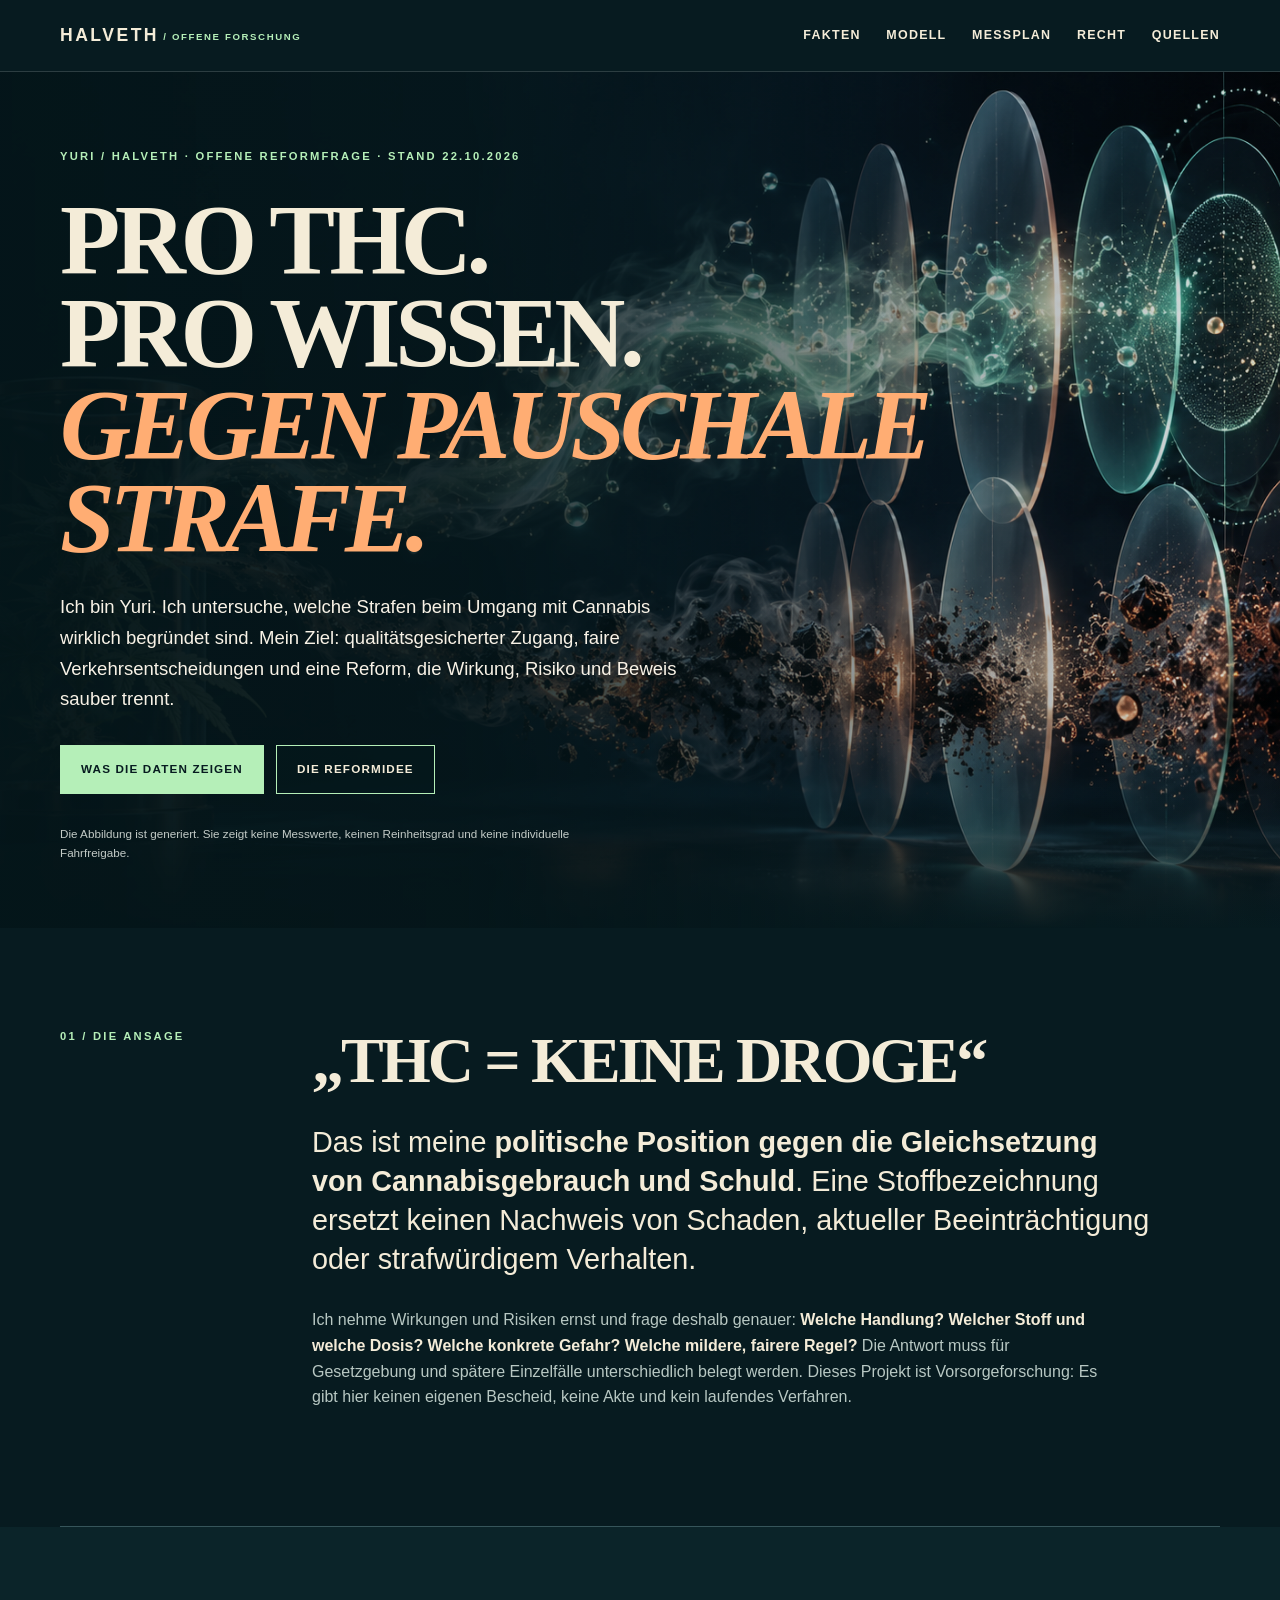
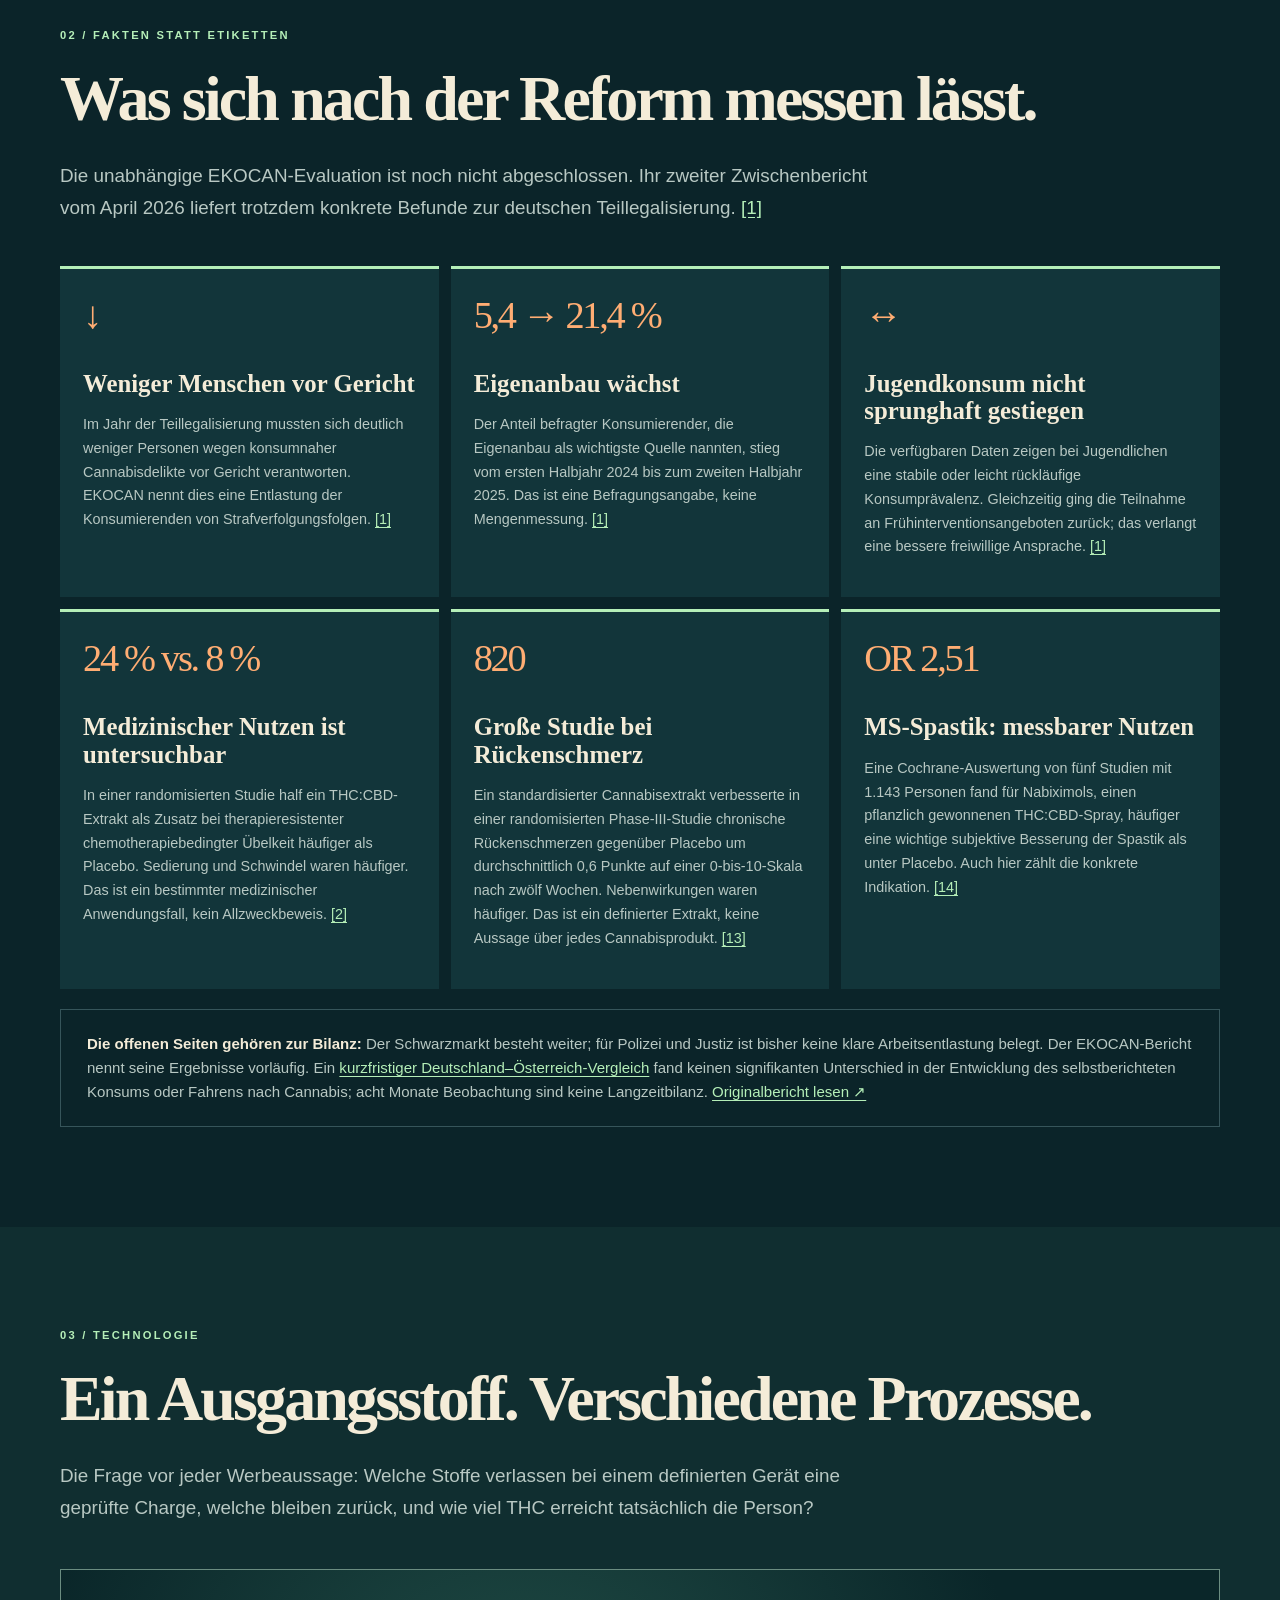
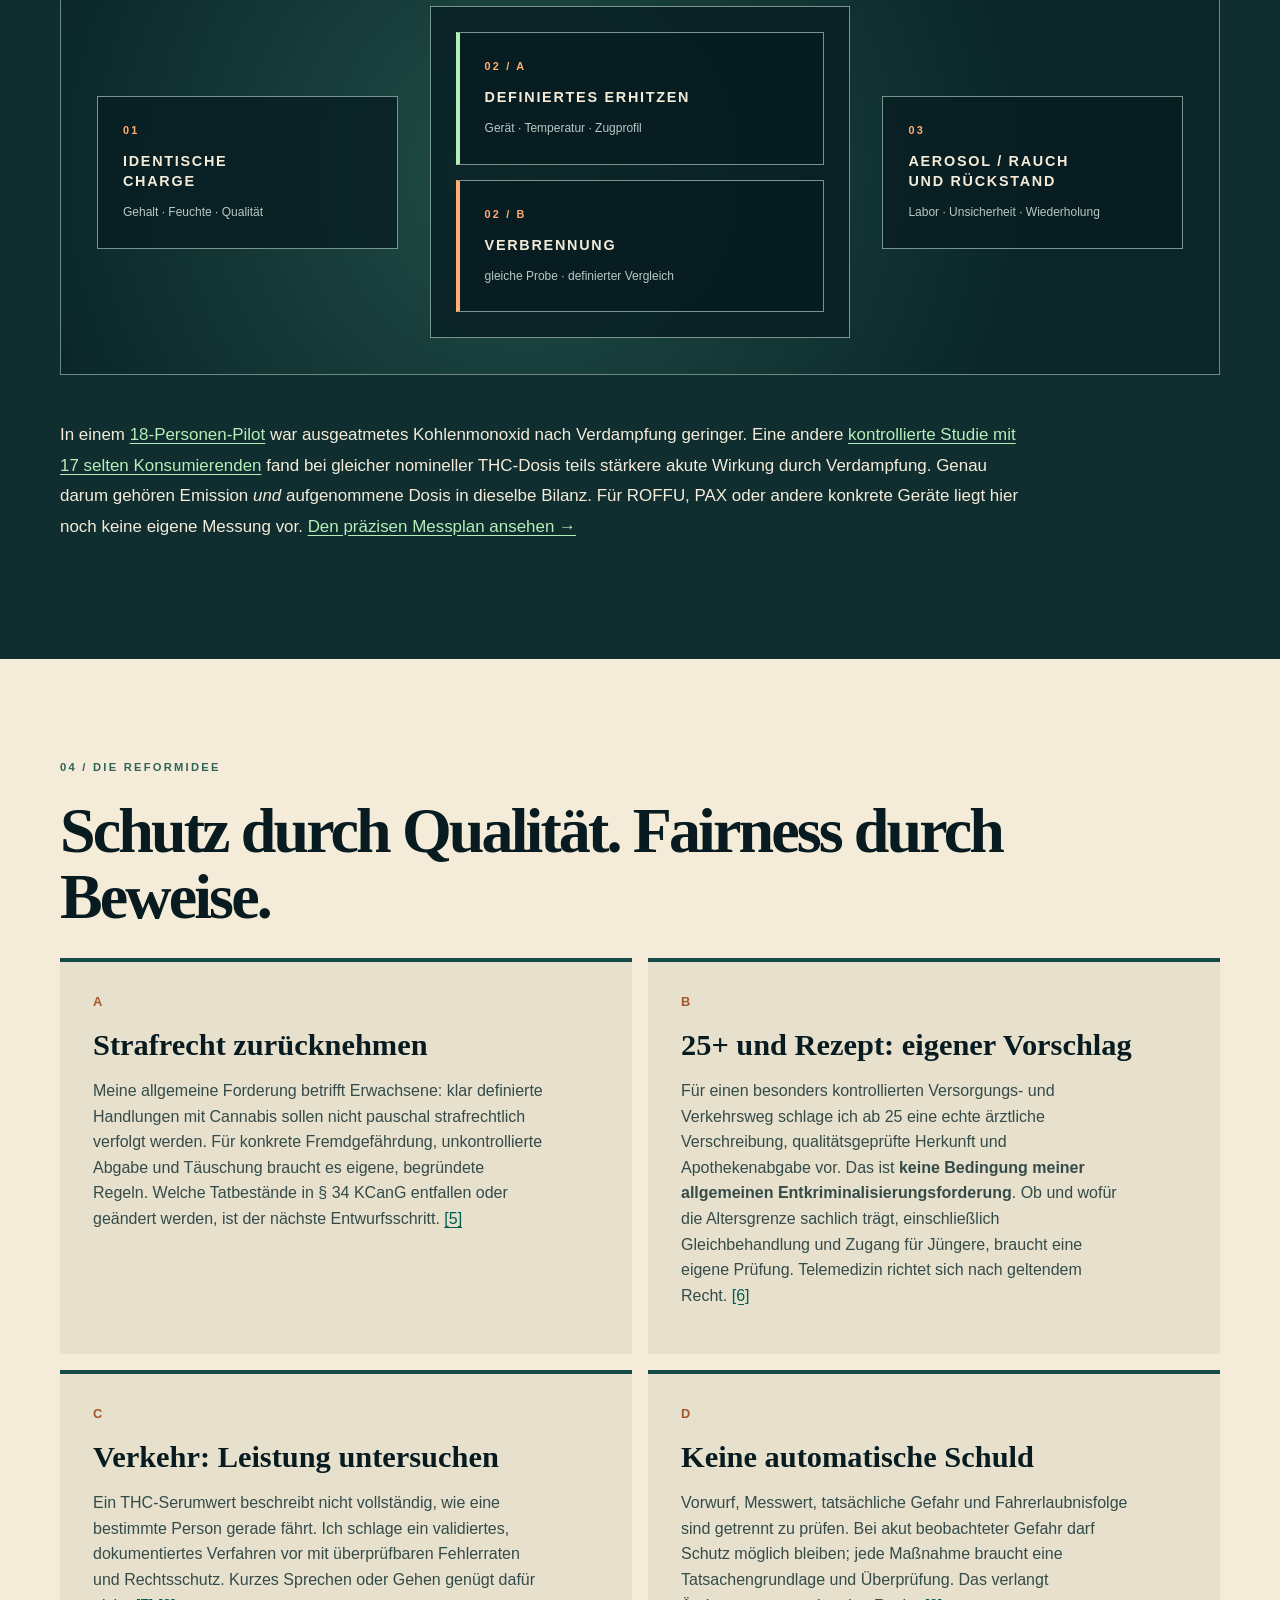
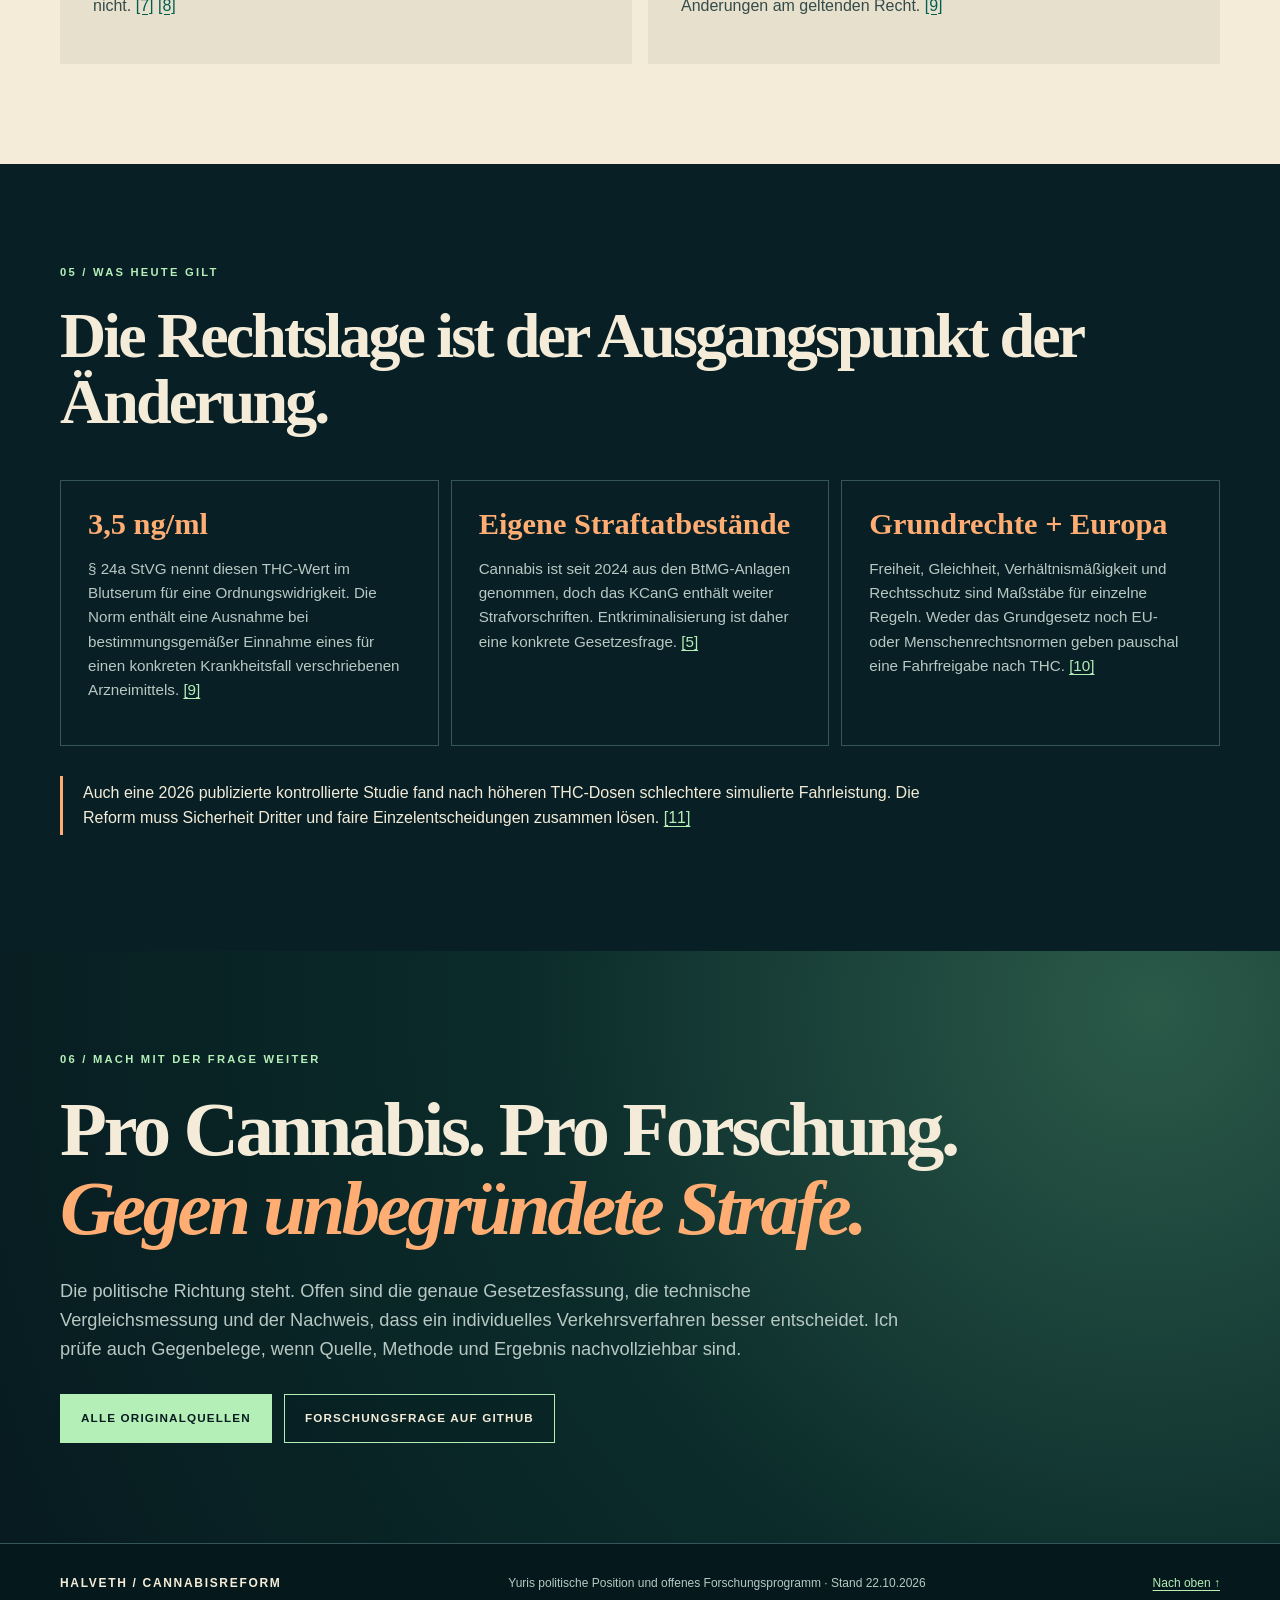
==== commit 92edbe43: "Calibrate reform evidence heading and page date" ====
--- a/index.html
+++ b/index.html
@@ -25,7 +25,7 @@
 
     <section class="manifesto container section" aria-labelledby="ansage"><div class="section-tag">01 / DIE ANSAGE</div><div><h2 id="ansage">„THC = KEINE DROGE“</h2><p class="big">Das ist meine <strong>politische Position gegen die Gleichsetzung von Cannabisgebrauch und Schuld</strong>. Eine Stoffbezeichnung ersetzt keinen Nachweis von Schaden, aktueller Beeinträchtigung oder strafwürdigem Verhalten.</p><p>Ich nehme Wirkungen und Risiken ernst und frage deshalb genauer: <b>Welche Handlung?</b> <b>Welcher Stoff und welche Dosis?</b> <b>Welche konkrete Gefahr?</b> <b>Welche mildere, fairere Regel?</b> Die Antwort muss für Gesetzgebung und spätere Einzelfälle unterschiedlich belegt werden. Dieses Projekt ist Vorsorgeforschung: Es gibt hier keinen eigenen Bescheid, keine Akte und kein laufendes Verfahren.</p></div></section>
 
-    <section class="section fact-section" id="fakten" aria-labelledby="fakten-title"><div class="container"><div class="section-tag">02 / FAKTEN STATT ETIKETTEN</div><h2 id="fakten-title">Die Reform hat bereits messbare Folgen.</h2><p class="lead">Die unabhängige EKOCAN-Evaluation ist noch nicht abgeschlossen. Ihr zweiter Zwischenbericht vom April 2026 liefert trotzdem konkrete Befunde zur deutschen Teillegalisierung. <a href="quellen.html#s1">[1]</a></p>
+    <section class="section fact-section" id="fakten" aria-labelledby="fakten-title"><div class="container"><div class="section-tag">02 / FAKTEN STATT ETIKETTEN</div><h2 id="fakten-title">Was sich nach der Reform messen lässt.</h2><p class="lead">Die unabhängige EKOCAN-Evaluation ist noch nicht abgeschlossen. Ihr zweiter Zwischenbericht vom April 2026 liefert trotzdem konkrete Befunde zur deutschen Teillegalisierung. <a href="quellen.html#s1">[1]</a></p>
       <div class="fact-grid">
         <article class="fact"><span class="fact-number">↓</span><h3>Weniger Menschen vor Gericht</h3><p>Im Jahr der Teillegalisierung mussten sich deutlich weniger Personen wegen konsumnaher Cannabisdelikte vor Gericht verantworten. EKOCAN nennt dies eine Entlastung der Konsumierenden von Strafverfolgungsfolgen. <a href="quellen.html#s1">[1]</a></p></article>
         <article class="fact"><span class="fact-number">5,4 → 21,4 %</span><h3>Eigenanbau wächst</h3><p>Der Anteil befragter Konsumierender, die Eigenanbau als wichtigste Quelle nannten, stieg vom ersten Halbjahr 2024 bis zum zweiten Halbjahr 2025. Das ist eine Befragungsangabe, keine Mengenmessung. <a href="quellen.html#s1">[1]</a></p></article>
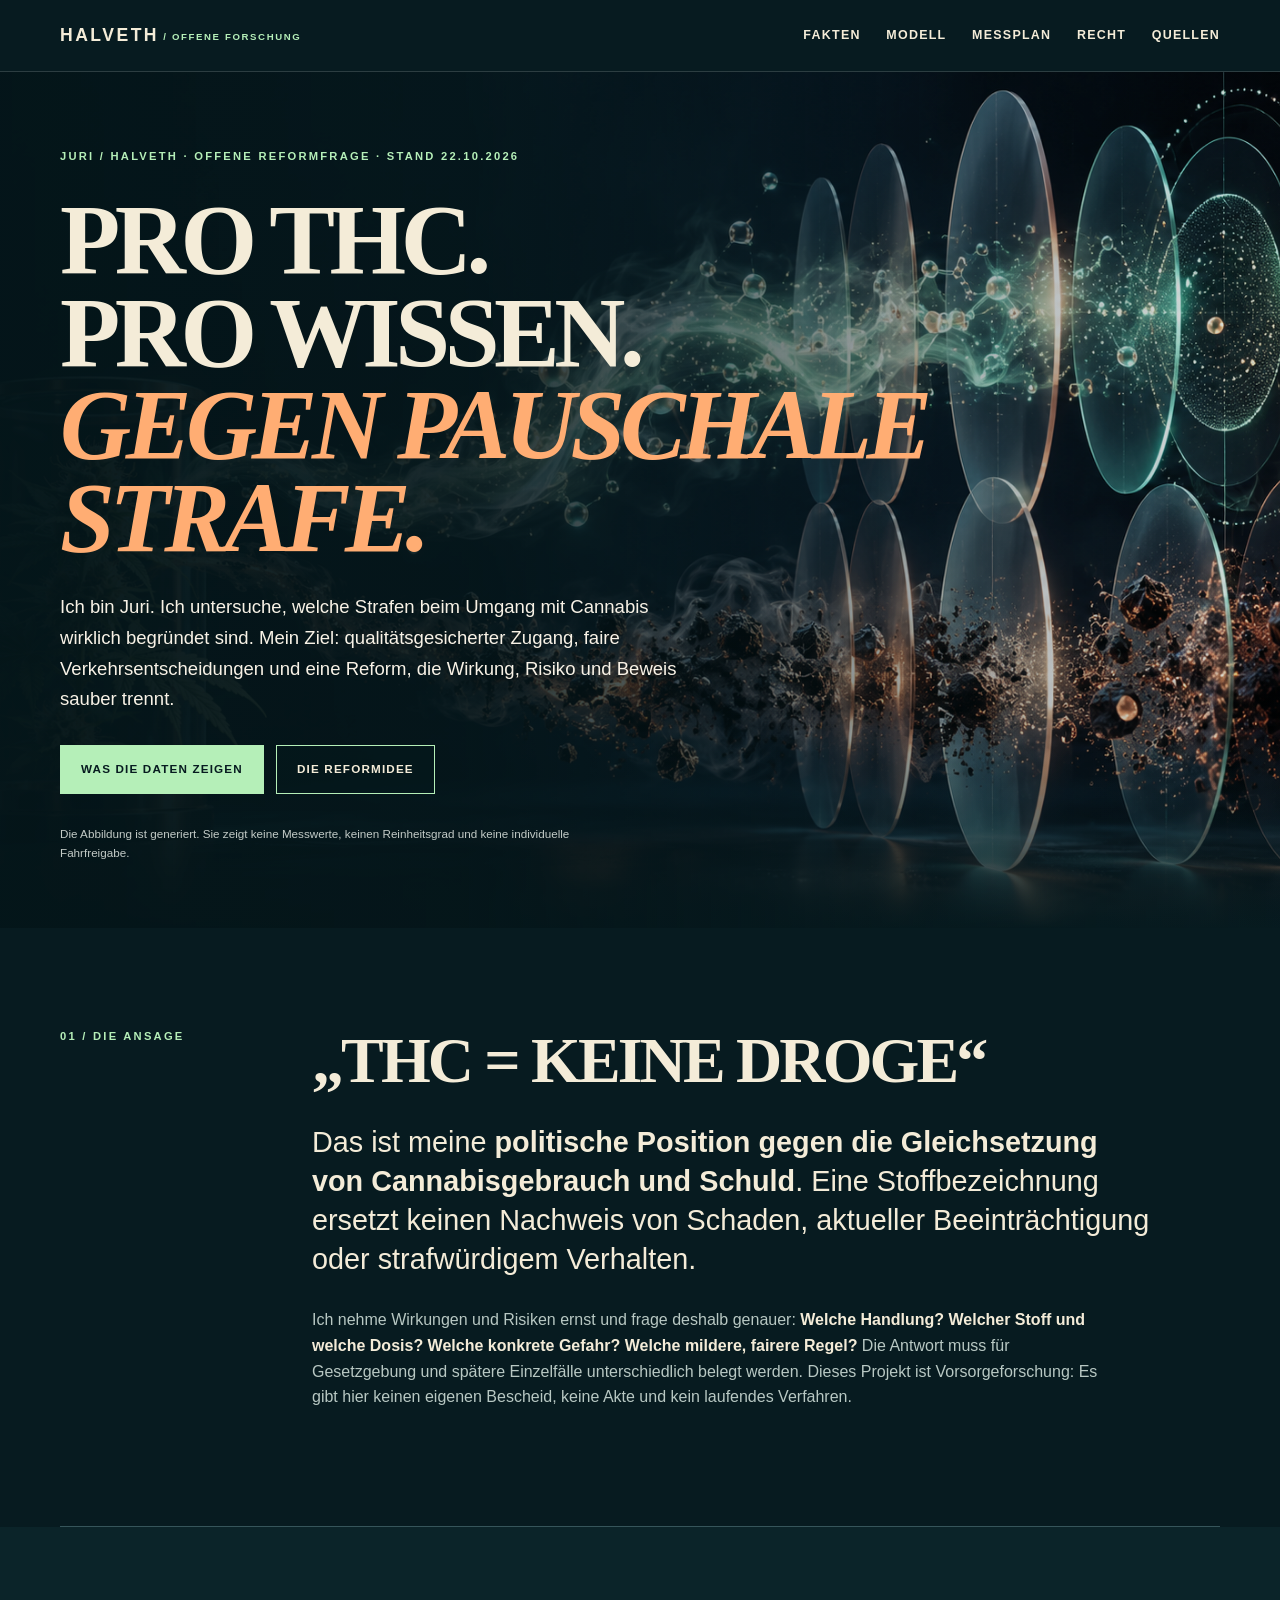
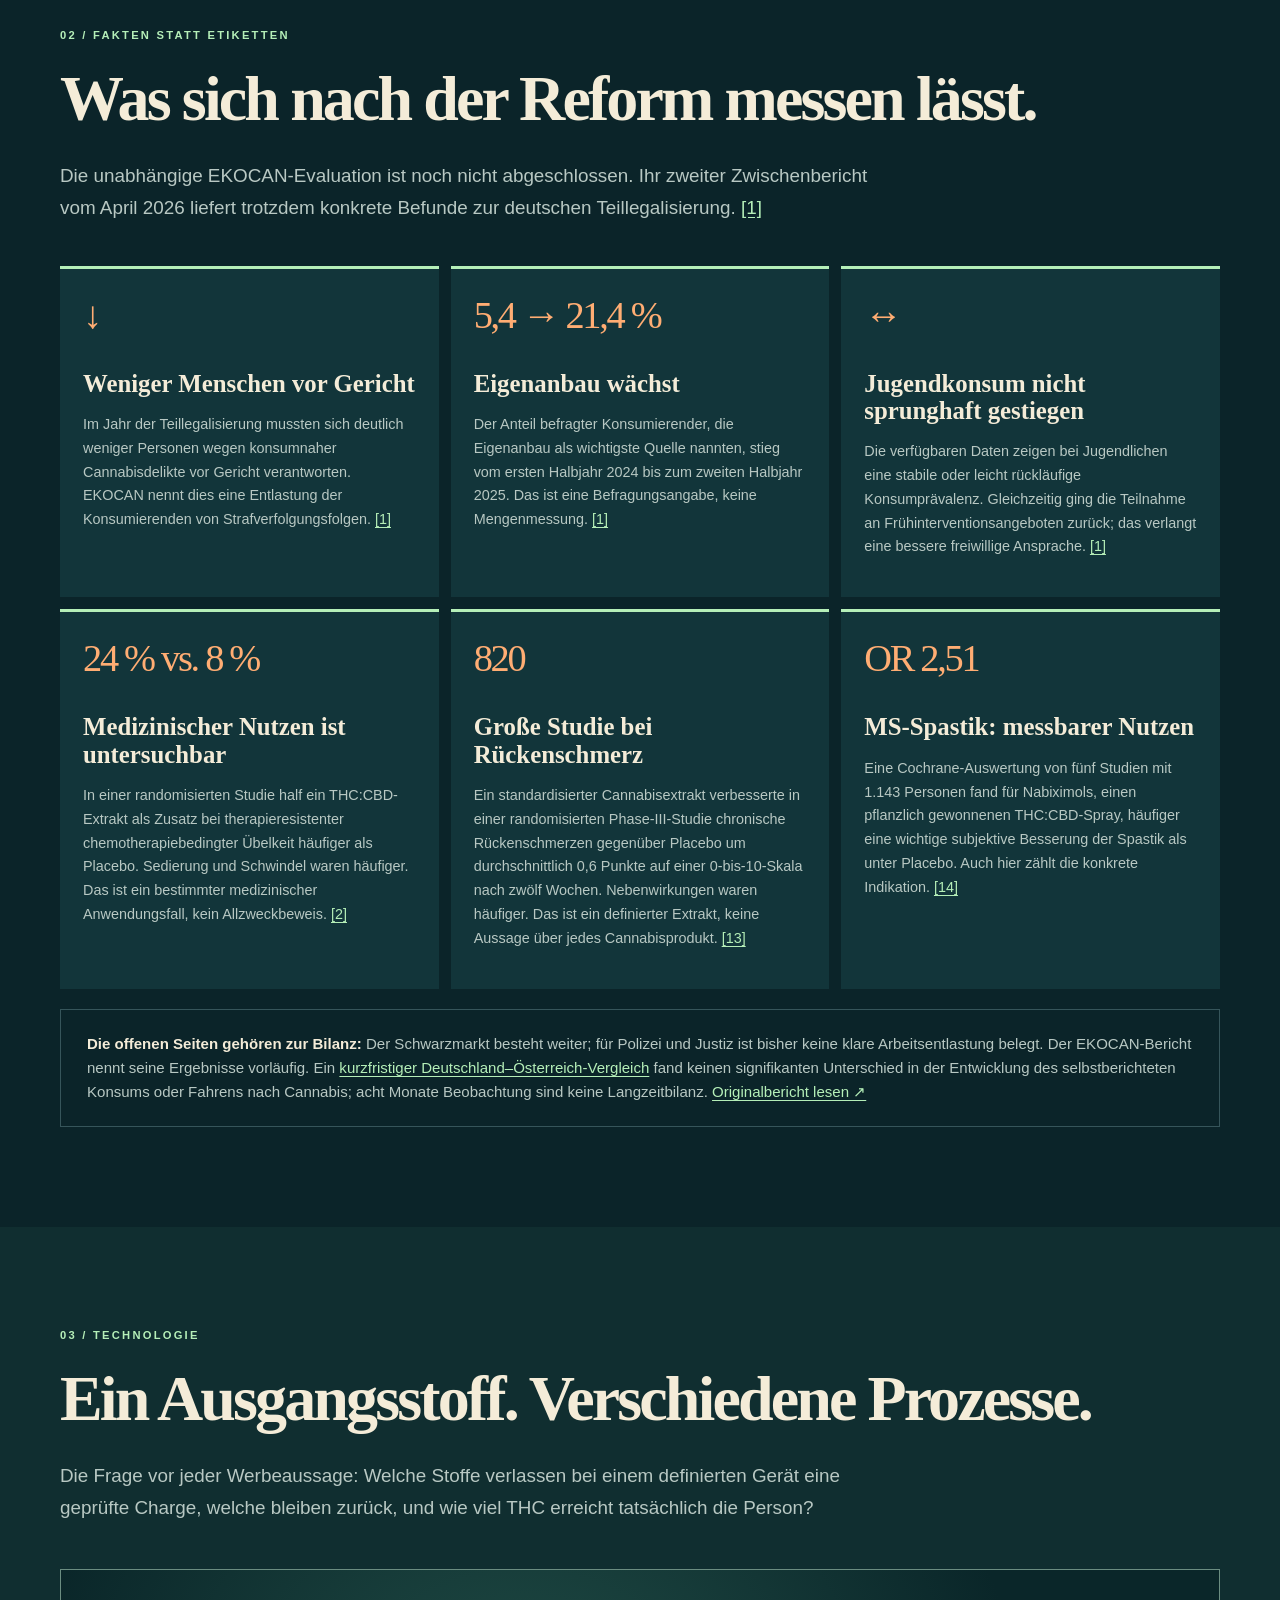
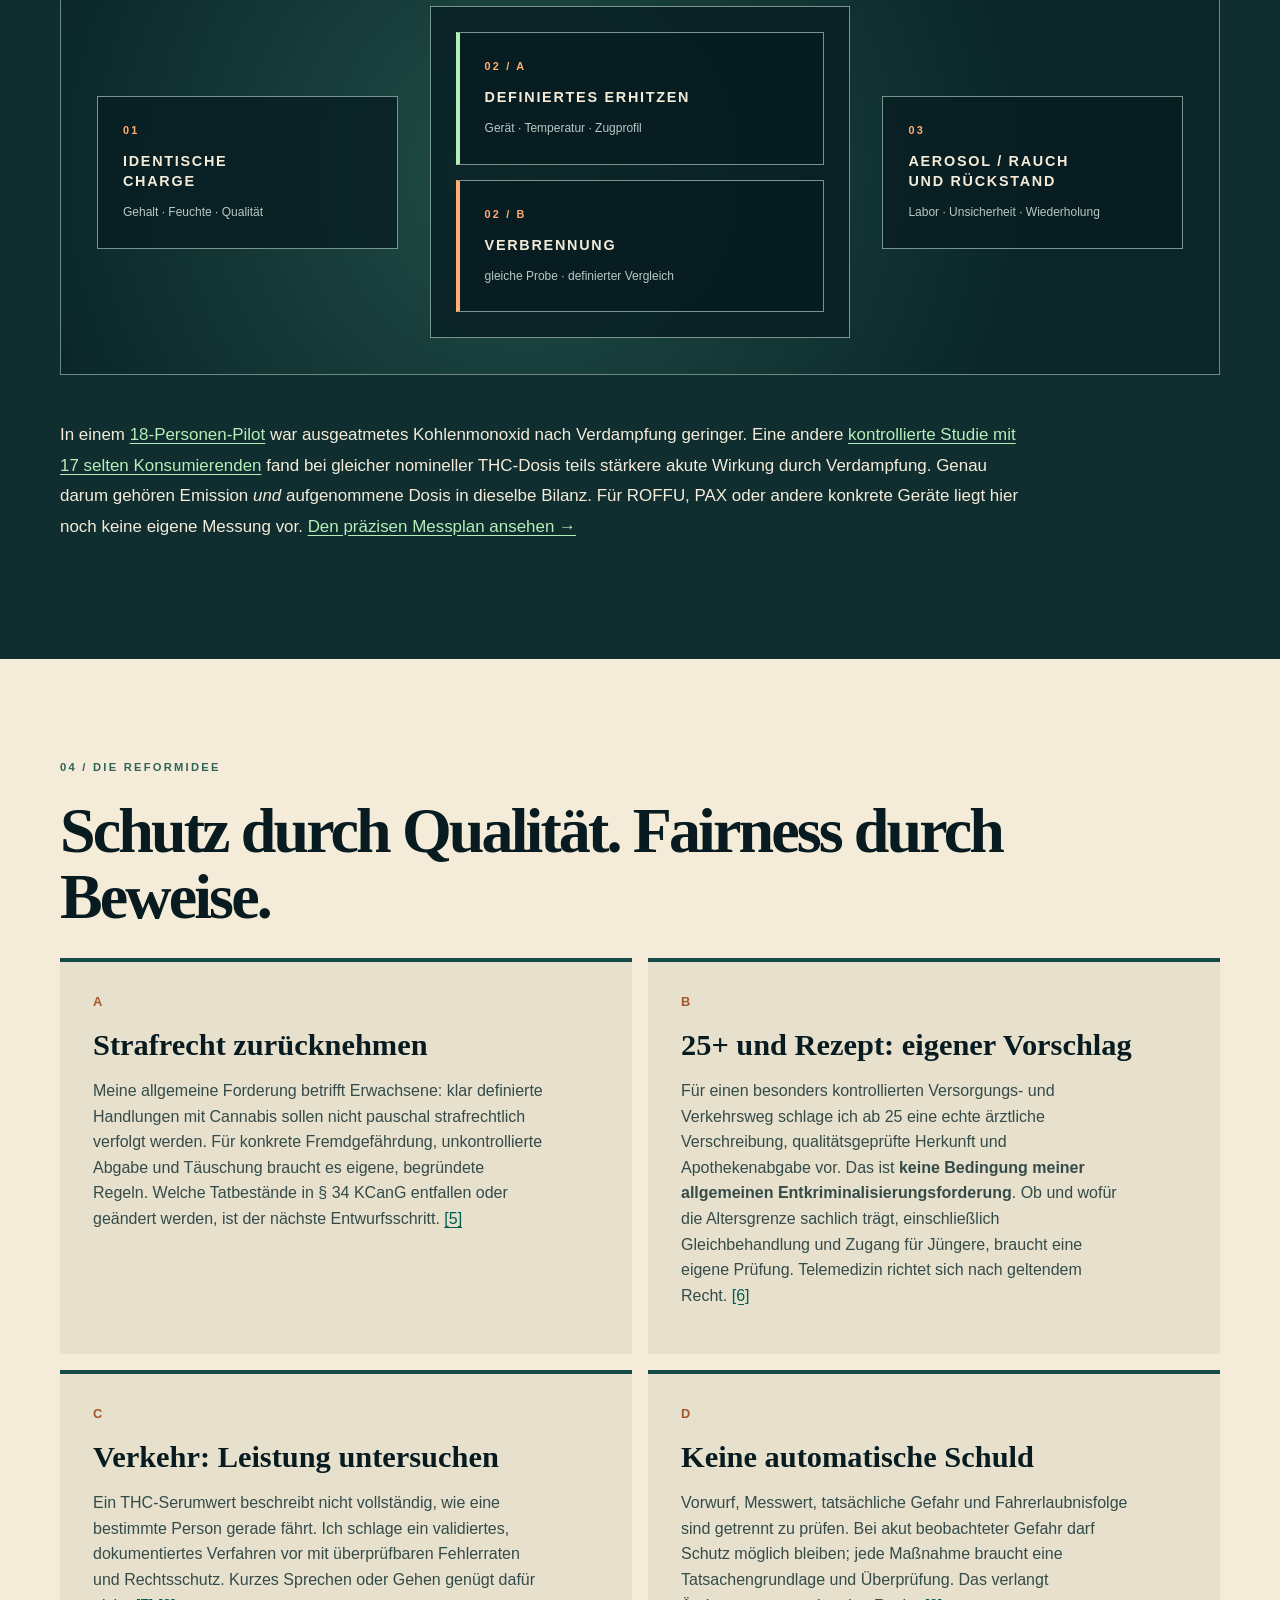
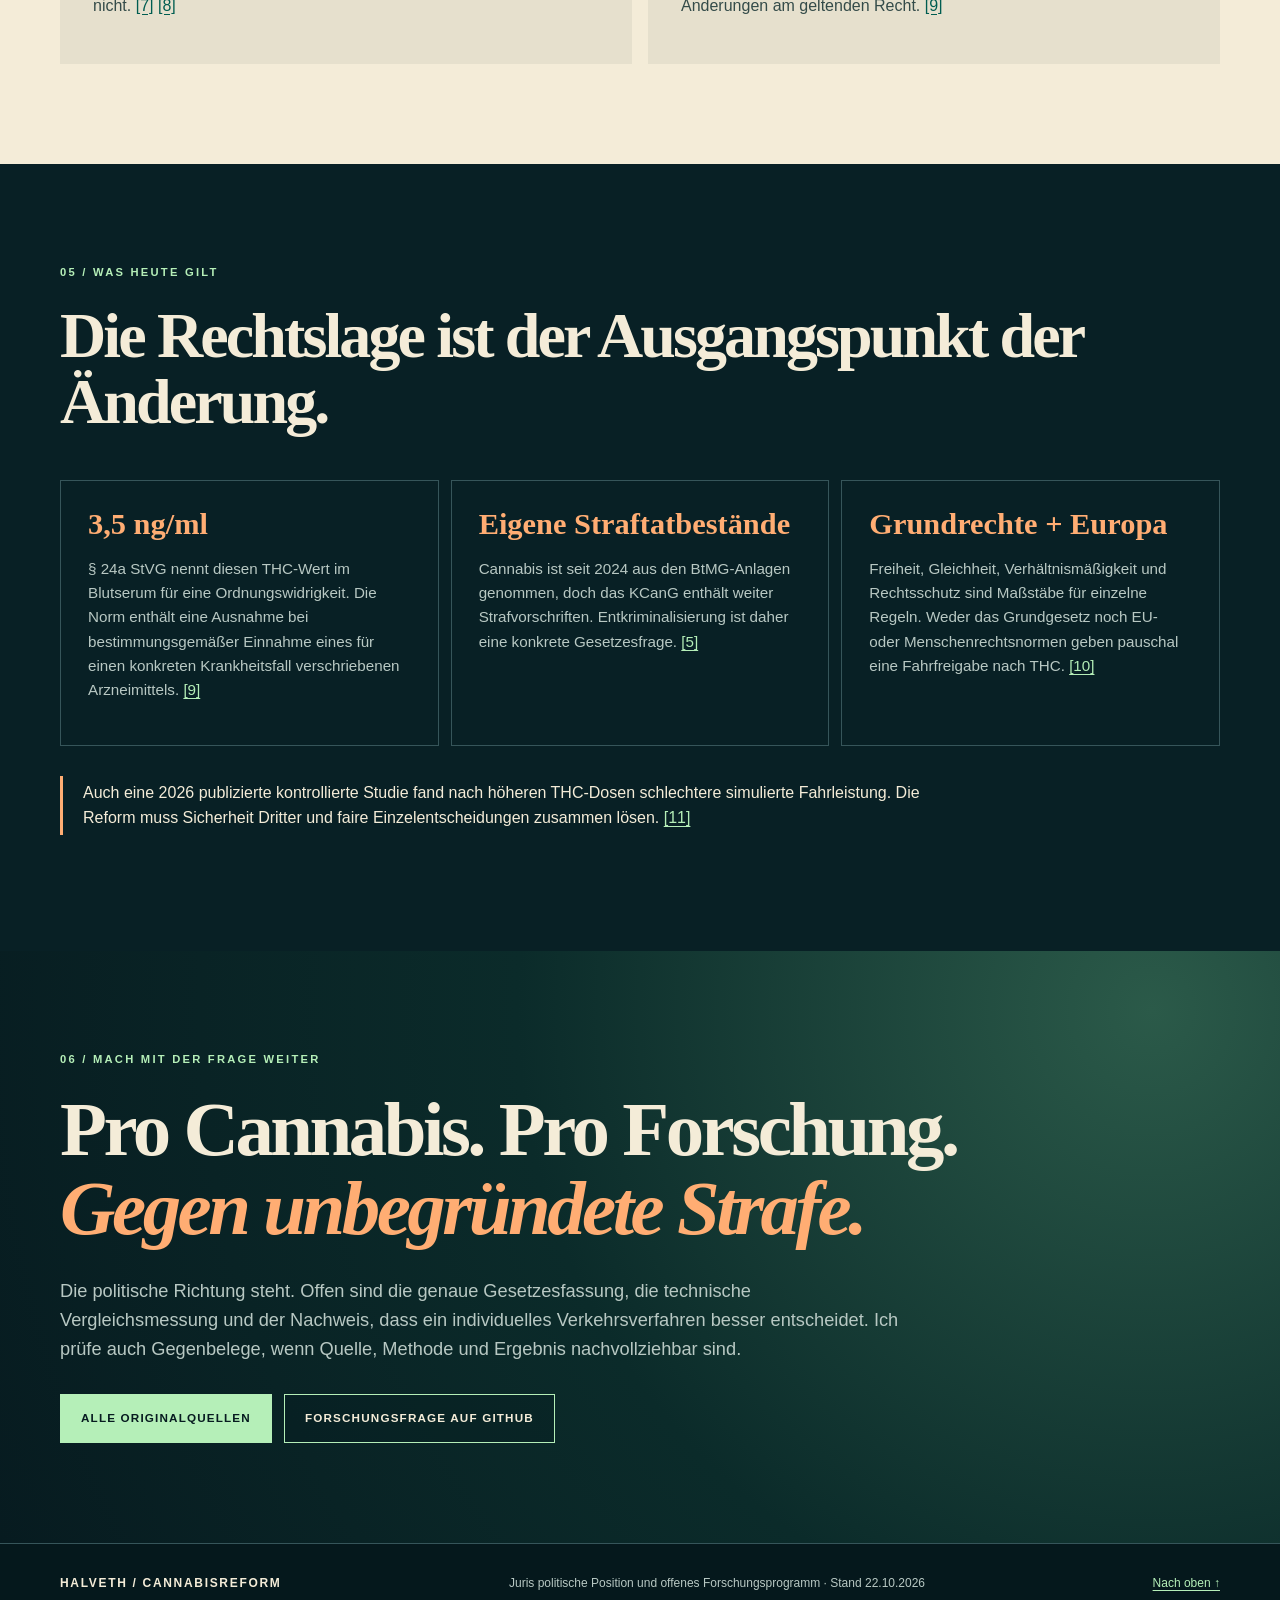
==== commit 327e763b: "Correct Juri's name across public site" ====
--- a/index.html
+++ b/index.html
@@ -15,9 +15,9 @@
     <section class="hero" id="start" aria-labelledby="hero-title">
       <div class="hero-art" role="img" aria-label="Generierte Konzeptkunst: eine Pflanze und zwei schematische Prozesswege"></div>
       <div class="hero-shade"></div>
-      <div class="container hero-content"><div class="eyebrow">YURI / HALVETH · OFFENE REFORMFRAGE · STAND 22.10.2026</div>
+      <div class="container hero-content"><div class="eyebrow">JURI / HALVETH · OFFENE REFORMFRAGE · STAND 22.10.2026</div>
         <h1 id="hero-title">PRO THC.<br>PRO WISSEN.<br><em>GEGEN PAUSCHALE STRAFE.</em></h1>
-        <p>Ich bin Yuri. Ich untersuche, welche Strafen beim Umgang mit Cannabis wirklich begründet sind. Mein Ziel: qualitätsgesicherter Zugang, faire Verkehrsentscheidungen und eine Reform, die Wirkung, Risiko und Beweis sauber trennt.</p>
+        <p>Ich bin Juri. Ich untersuche, welche Strafen beim Umgang mit Cannabis wirklich begründet sind. Mein Ziel: qualitätsgesicherter Zugang, faire Verkehrsentscheidungen und eine Reform, die Wirkung, Risiko und Beweis sauber trennt.</p>
         <div class="hero-actions"><a class="button bright" href="#fakten">Was die Daten zeigen</a><a class="button ghost" href="#modell">Die Reformidee</a></div>
         <small>Die Abbildung ist generiert. Sie zeigt keine Messwerte, keinen Reinheitsgrad und keine individuelle Fahrfreigabe.</small>
       </div>
@@ -52,6 +52,6 @@
 
     <section class="closing section"><div class="container"><div class="section-tag">06 / MACH MIT DER FRAGE WEITER</div><h2>Pro Cannabis. Pro Forschung.<br><em>Gegen unbegründete Strafe.</em></h2><p>Die politische Richtung steht. Offen sind die genaue Gesetzesfassung, die technische Vergleichsmessung und der Nachweis, dass ein individuelles Verkehrsverfahren besser entscheidet. Ich prüfe auch Gegenbelege, wenn Quelle, Methode und Ergebnis nachvollziehbar sind.</p><div class="hero-actions"><a class="button bright" href="quellen.html">Alle Originalquellen</a><a class="button ghost" href="https://github.com/Juri-Halveth/halveth-cannabis-reform-forschung/issues">Forschungsfrage auf GitHub</a></div></div></section>
   </main>
-  <footer><div class="container"><b>HALVETH / CANNABISREFORM</b><span>Yuris politische Position und offenes Forschungsprogramm · Stand 22.10.2026</span><a href="#start">Nach oben ↑</a></div></footer>
+  <footer><div class="container"><b>HALVETH / CANNABISREFORM</b><span>Juris politische Position und offenes Forschungsprogramm · Stand 22.10.2026</span><a href="#start">Nach oben ↑</a></div></footer>
 </body>
 </html>
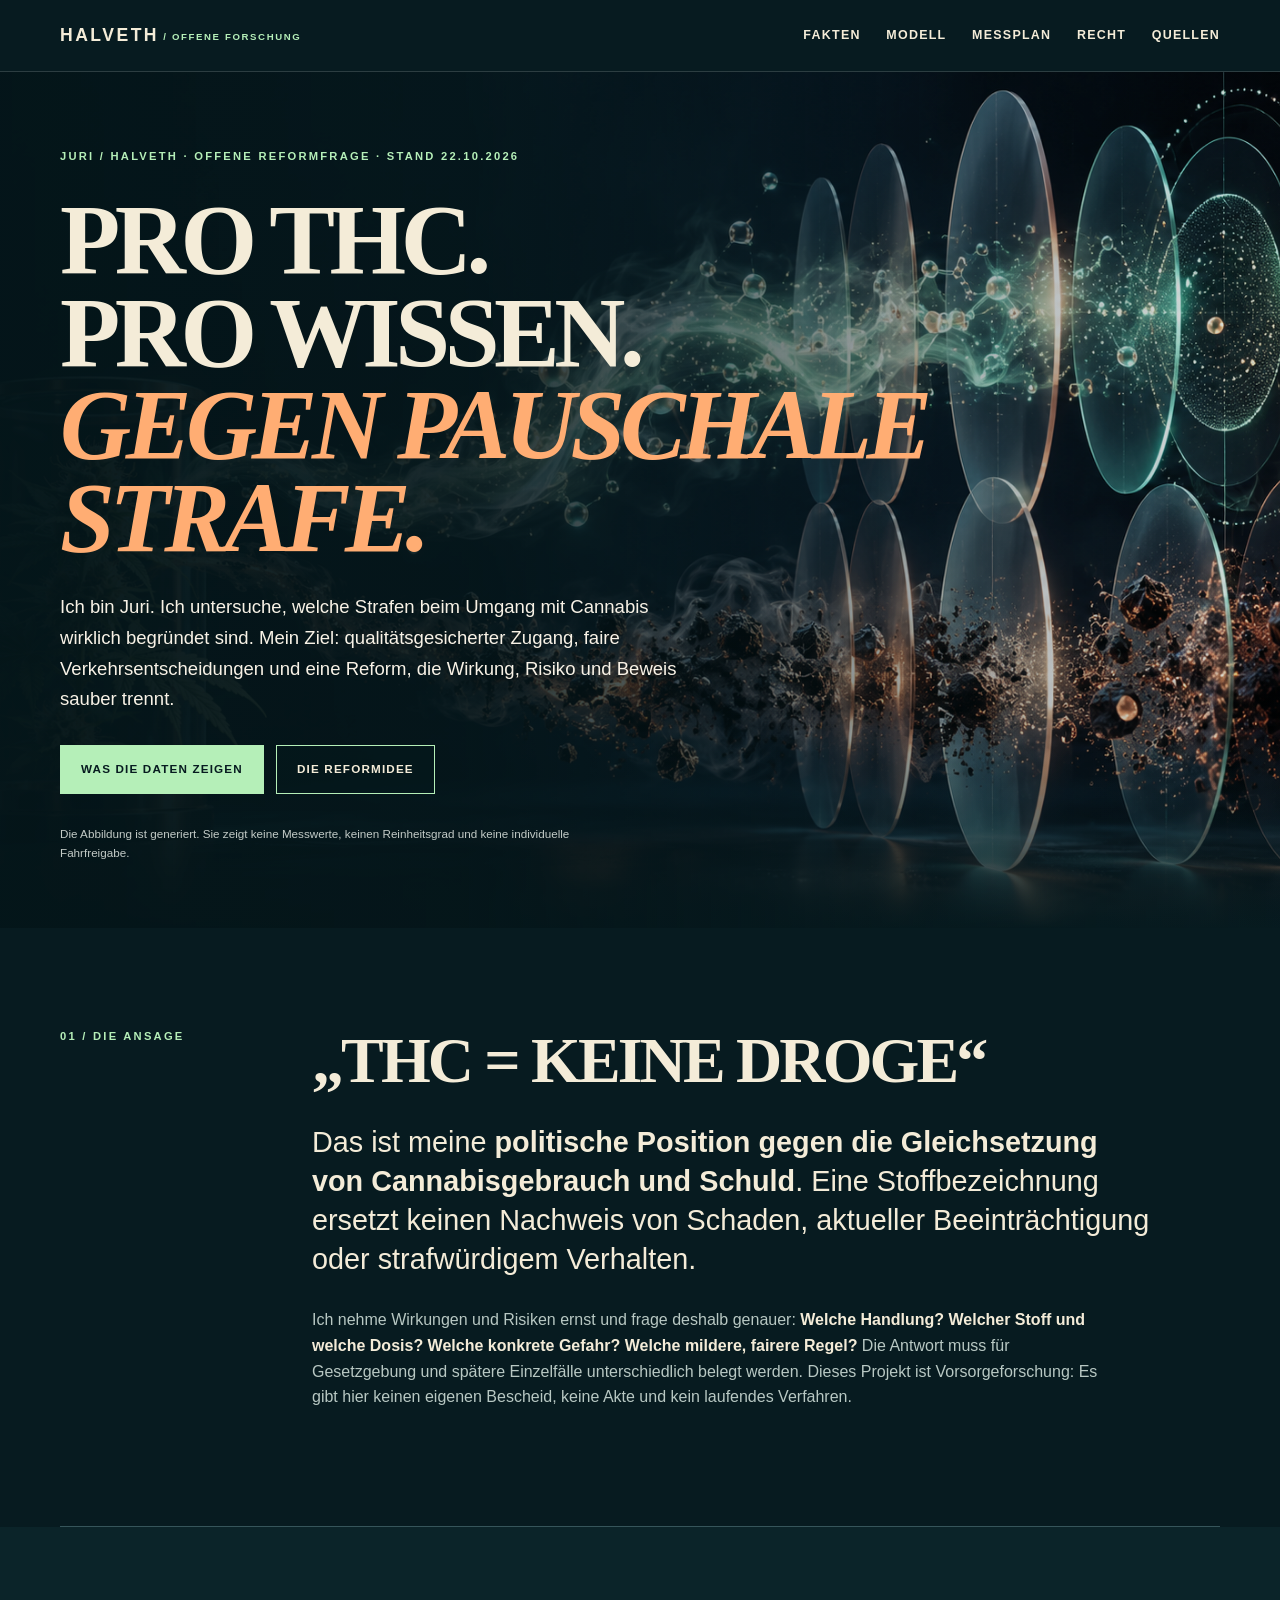
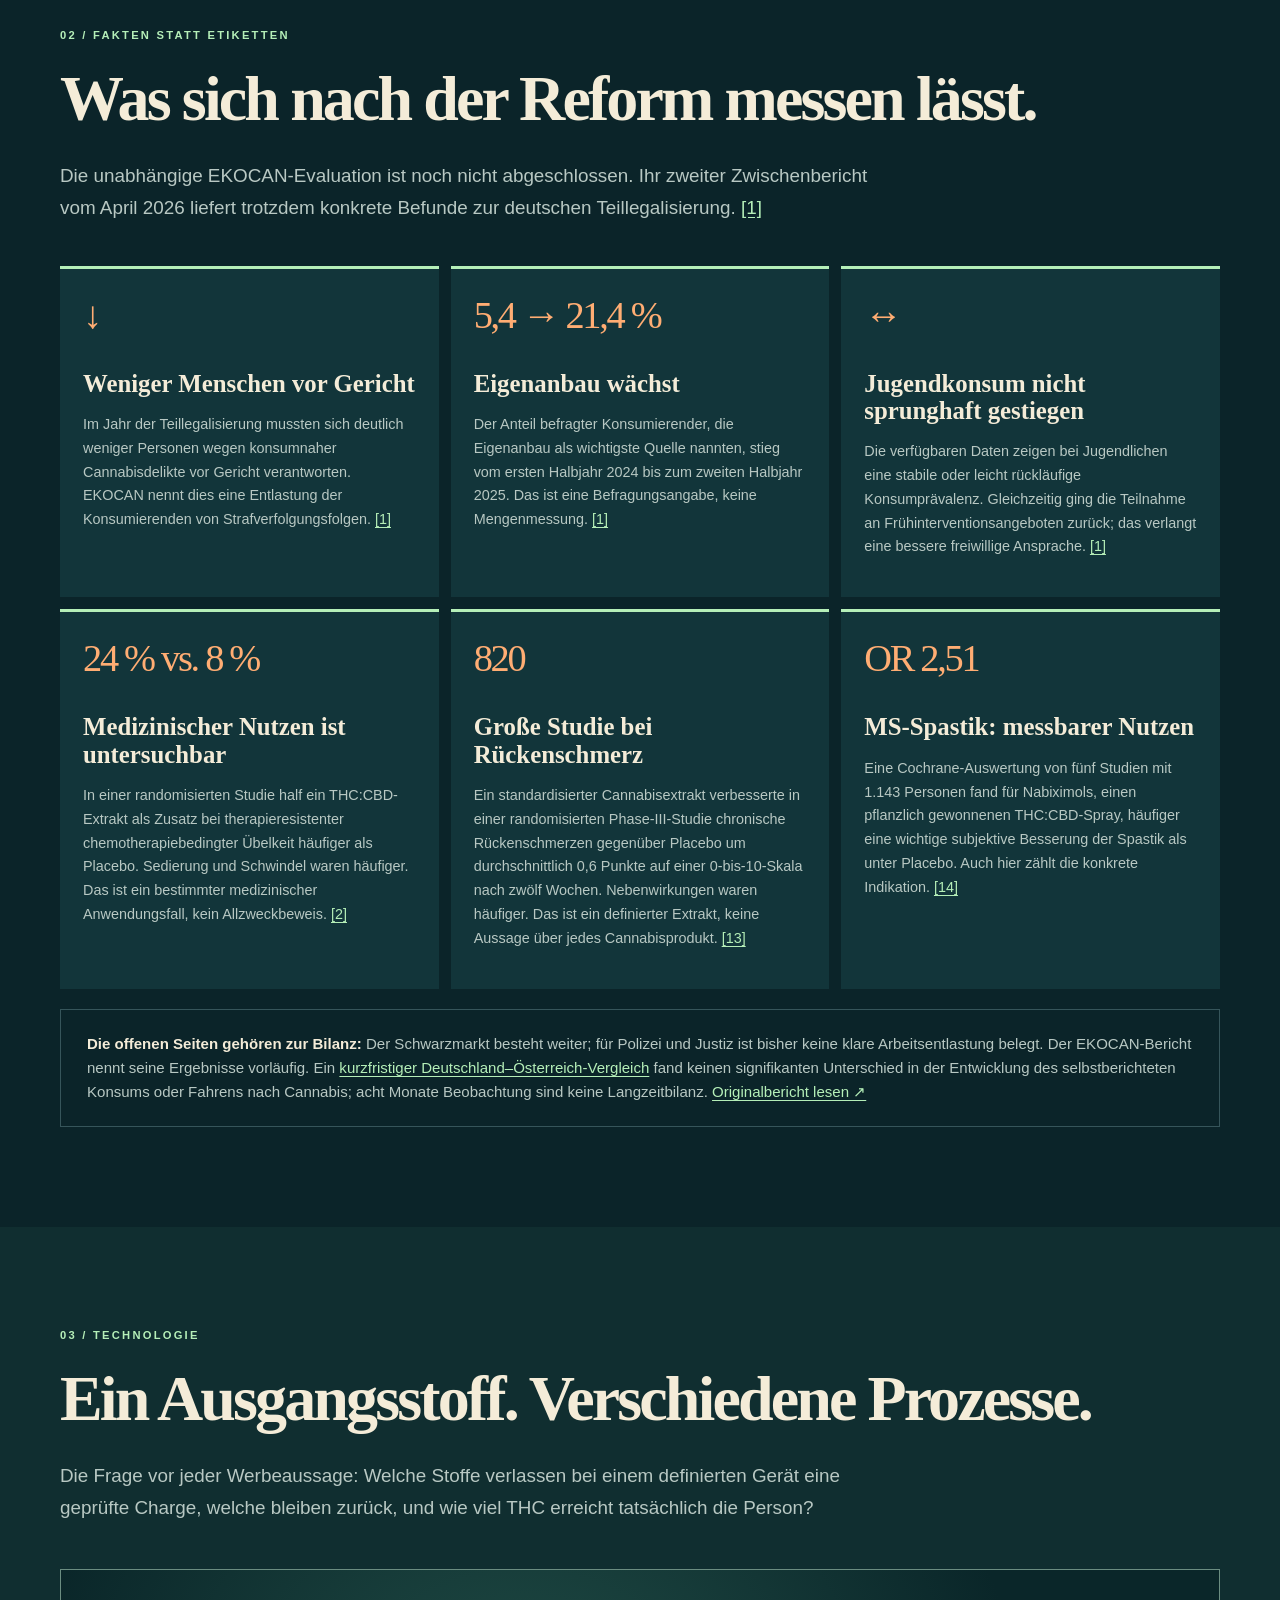
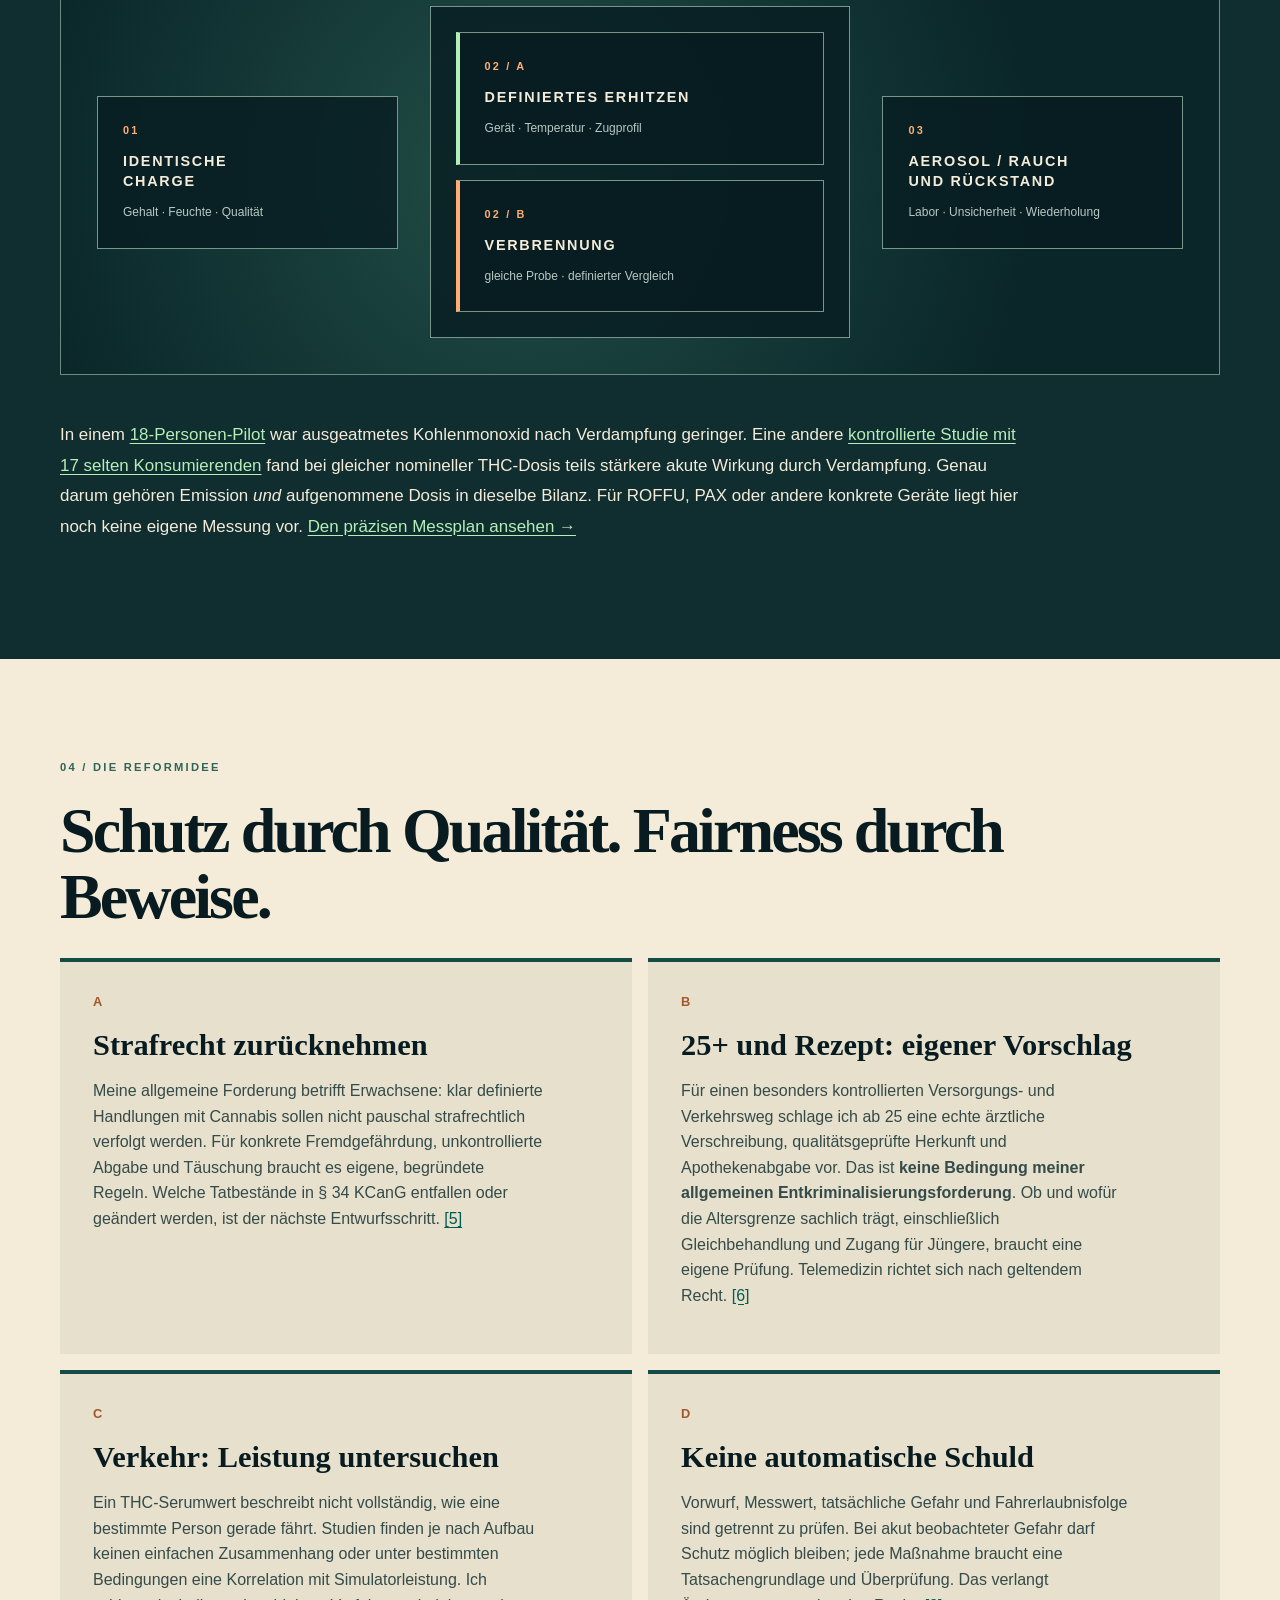
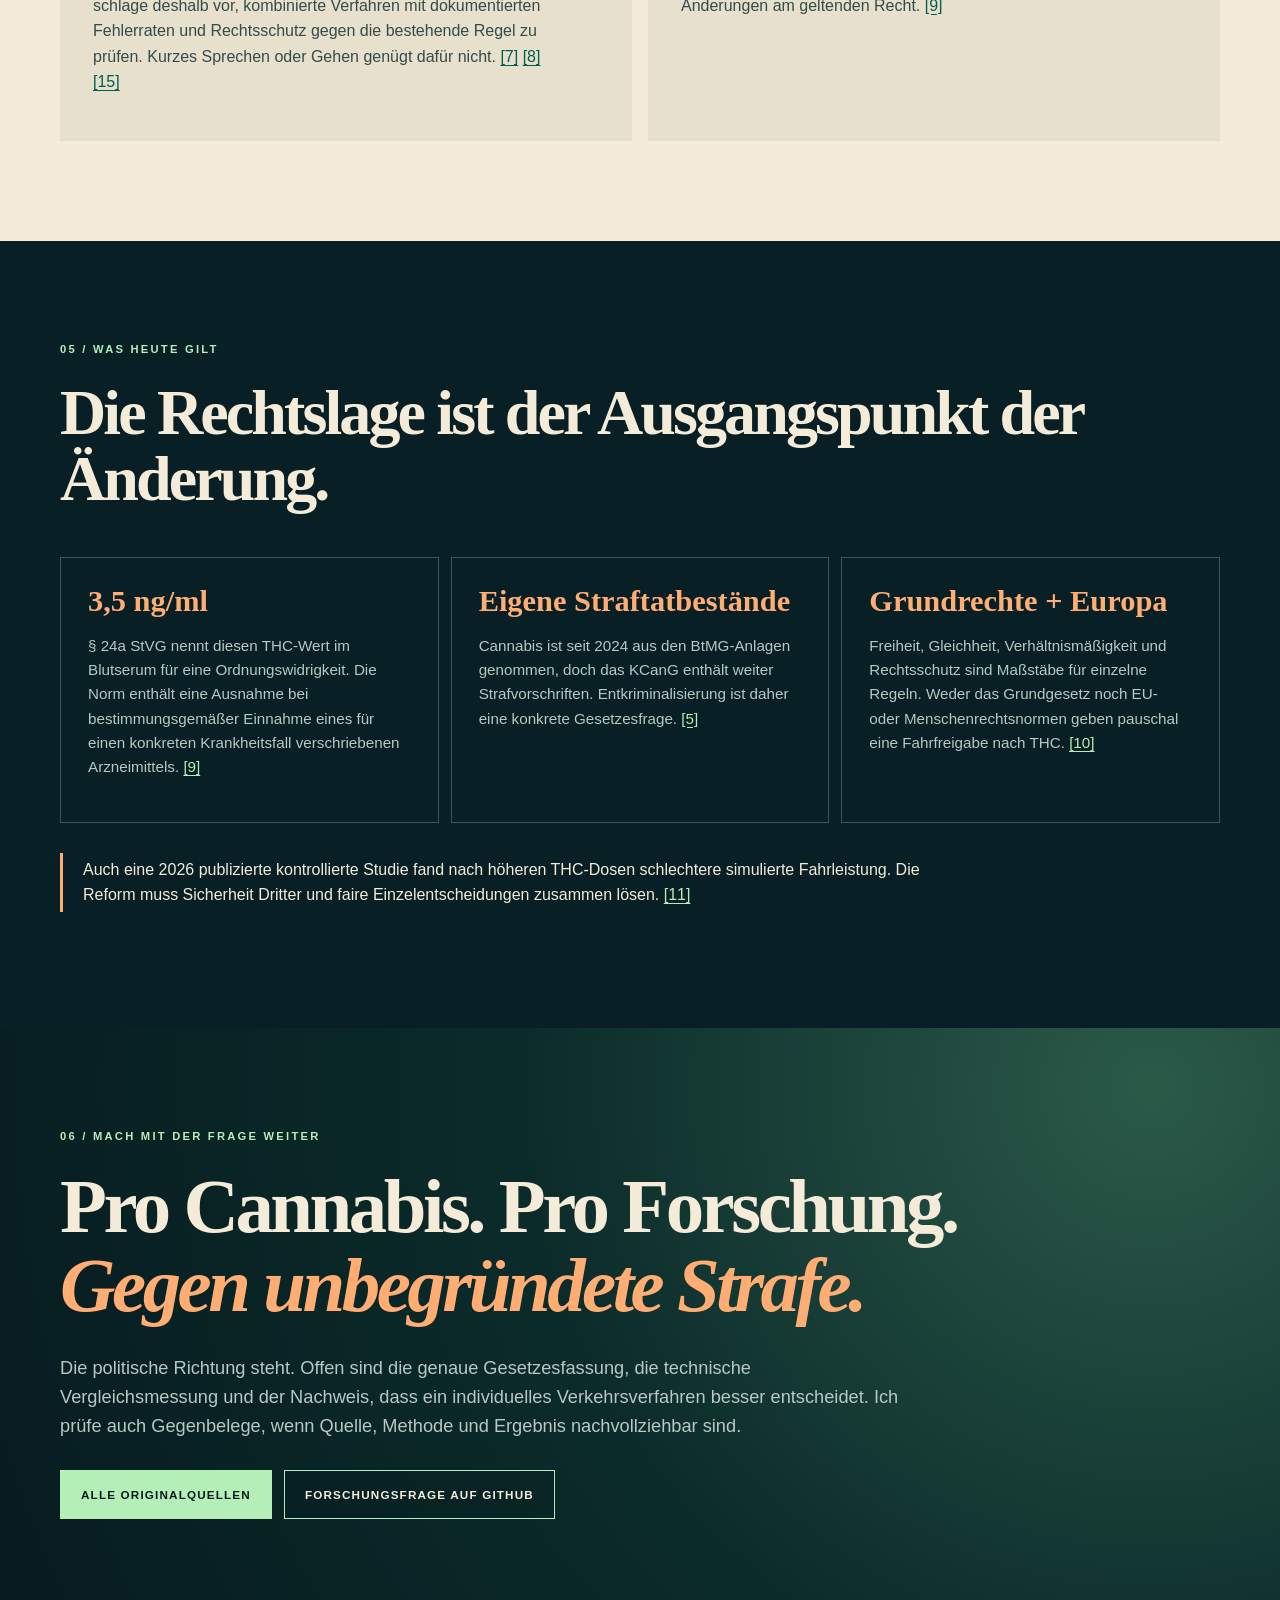
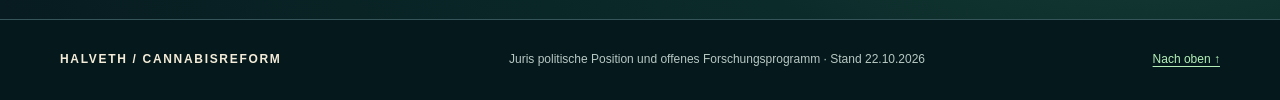
==== commit 51cfbbdc: "Add counterevidence to THC driving research" ====
--- a/index.html
+++ b/index.html
@@ -44,7 +44,7 @@
     <section class="section traffic-section" id="modell" aria-labelledby="modell-title"><div class="container"><div class="section-tag">04 / DIE REFORMIDEE</div><h2 id="modell-title">Schutz durch Qualität. Fairness durch Beweise.</h2><div class="policy-grid">
       <article><div class="ordinal">A</div><h3>Strafrecht zurücknehmen</h3><p>Meine allgemeine Forderung betrifft Erwachsene: klar definierte Handlungen mit Cannabis sollen nicht pauschal strafrechtlich verfolgt werden. Für konkrete Fremdgefährdung, unkontrollierte Abgabe und Täuschung braucht es eigene, begründete Regeln. Welche Tatbestände in § 34 KCanG entfallen oder geändert werden, ist der nächste Entwurfsschritt. <a href="quellen.html#s5">[5]</a></p></article>
       <article><div class="ordinal">B</div><h3>25+ und Rezept: eigener Vorschlag</h3><p>Für einen besonders kontrollierten Versorgungs- und Verkehrsweg schlage ich ab 25 eine echte ärztliche Verschreibung, qualitätsgeprüfte Herkunft und Apothekenabgabe vor. Das ist <strong>keine Bedingung meiner allgemeinen Entkriminalisierungsforderung</strong>. Ob und wofür die Altersgrenze sachlich trägt, einschließlich Gleichbehandlung und Zugang für Jüngere, braucht eine eigene Prüfung. Telemedizin richtet sich nach geltendem Recht. <a href="quellen.html#s6">[6]</a></p></article>
-      <article><div class="ordinal">C</div><h3>Verkehr: Leistung untersuchen</h3><p>Ein THC-Serumwert beschreibt nicht vollständig, wie eine bestimmte Person gerade fährt. Ich schlage ein validiertes, dokumentiertes Verfahren vor mit überprüfbaren Fehlerraten und Rechtsschutz. Kurzes Sprechen oder Gehen genügt dafür nicht. <a href="quellen.html#s7">[7]</a> <a href="quellen.html#s8">[8]</a></p></article>
+      <article><div class="ordinal">C</div><h3>Verkehr: Leistung untersuchen</h3><p>Ein THC-Serumwert beschreibt nicht vollständig, wie eine bestimmte Person gerade fährt. Studien finden je nach Aufbau keinen einfachen Zusammenhang oder unter bestimmten Bedingungen eine Korrelation mit Simulatorleistung. Ich schlage deshalb vor, kombinierte Verfahren mit dokumentierten Fehlerraten und Rechtsschutz gegen die bestehende Regel zu prüfen. Kurzes Sprechen oder Gehen genügt dafür nicht. <a href="quellen.html#s7">[7]</a> <a href="quellen.html#s8">[8]</a> <a href="quellen.html#s15">[15]</a></p></article>
       <article><div class="ordinal">D</div><h3>Keine automatische Schuld</h3><p>Vorwurf, Messwert, tatsächliche Gefahr und Fahrerlaubnisfolge sind getrennt zu prüfen. Bei akut beobachteter Gefahr darf Schutz möglich bleiben; jede Maßnahme braucht eine Tatsachengrundlage und Überprüfung. Das verlangt Änderungen am geltenden Recht. <a href="quellen.html#s9">[9]</a></p></article>
     </div></div></section>
 
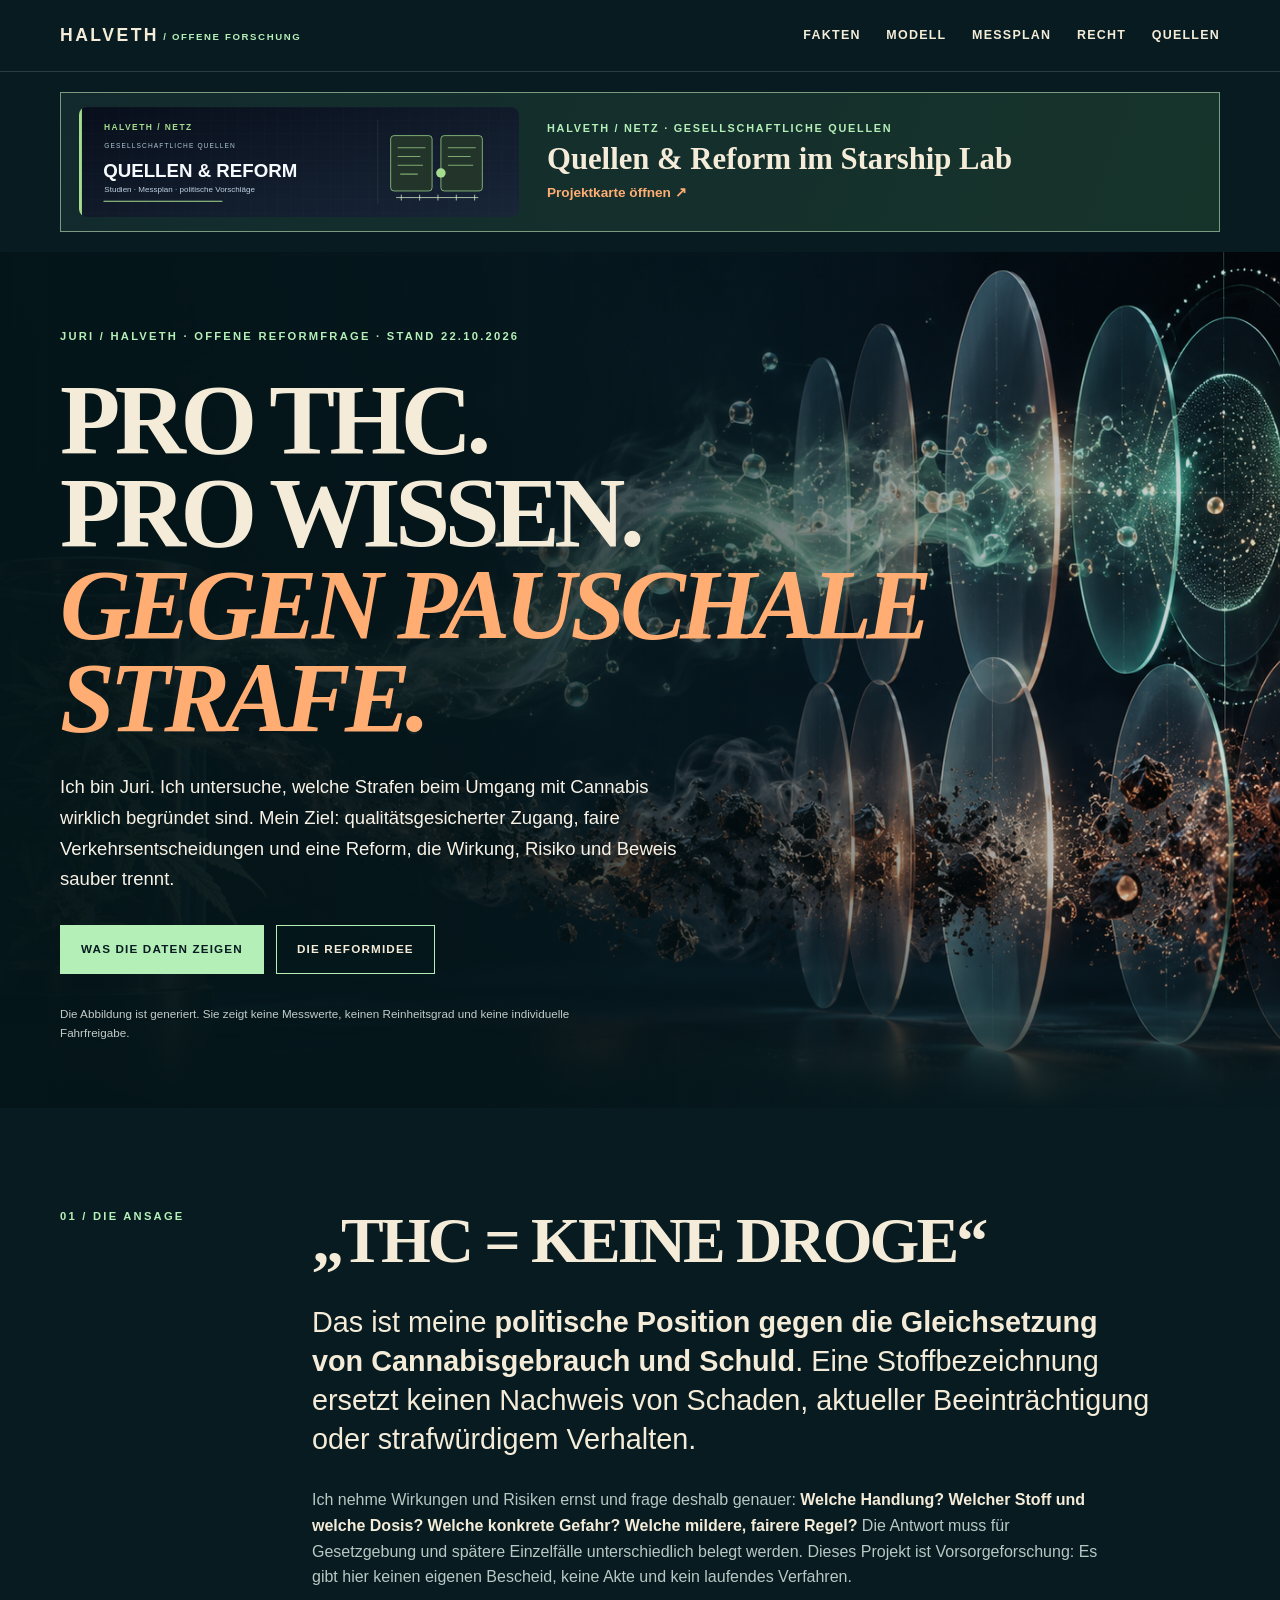
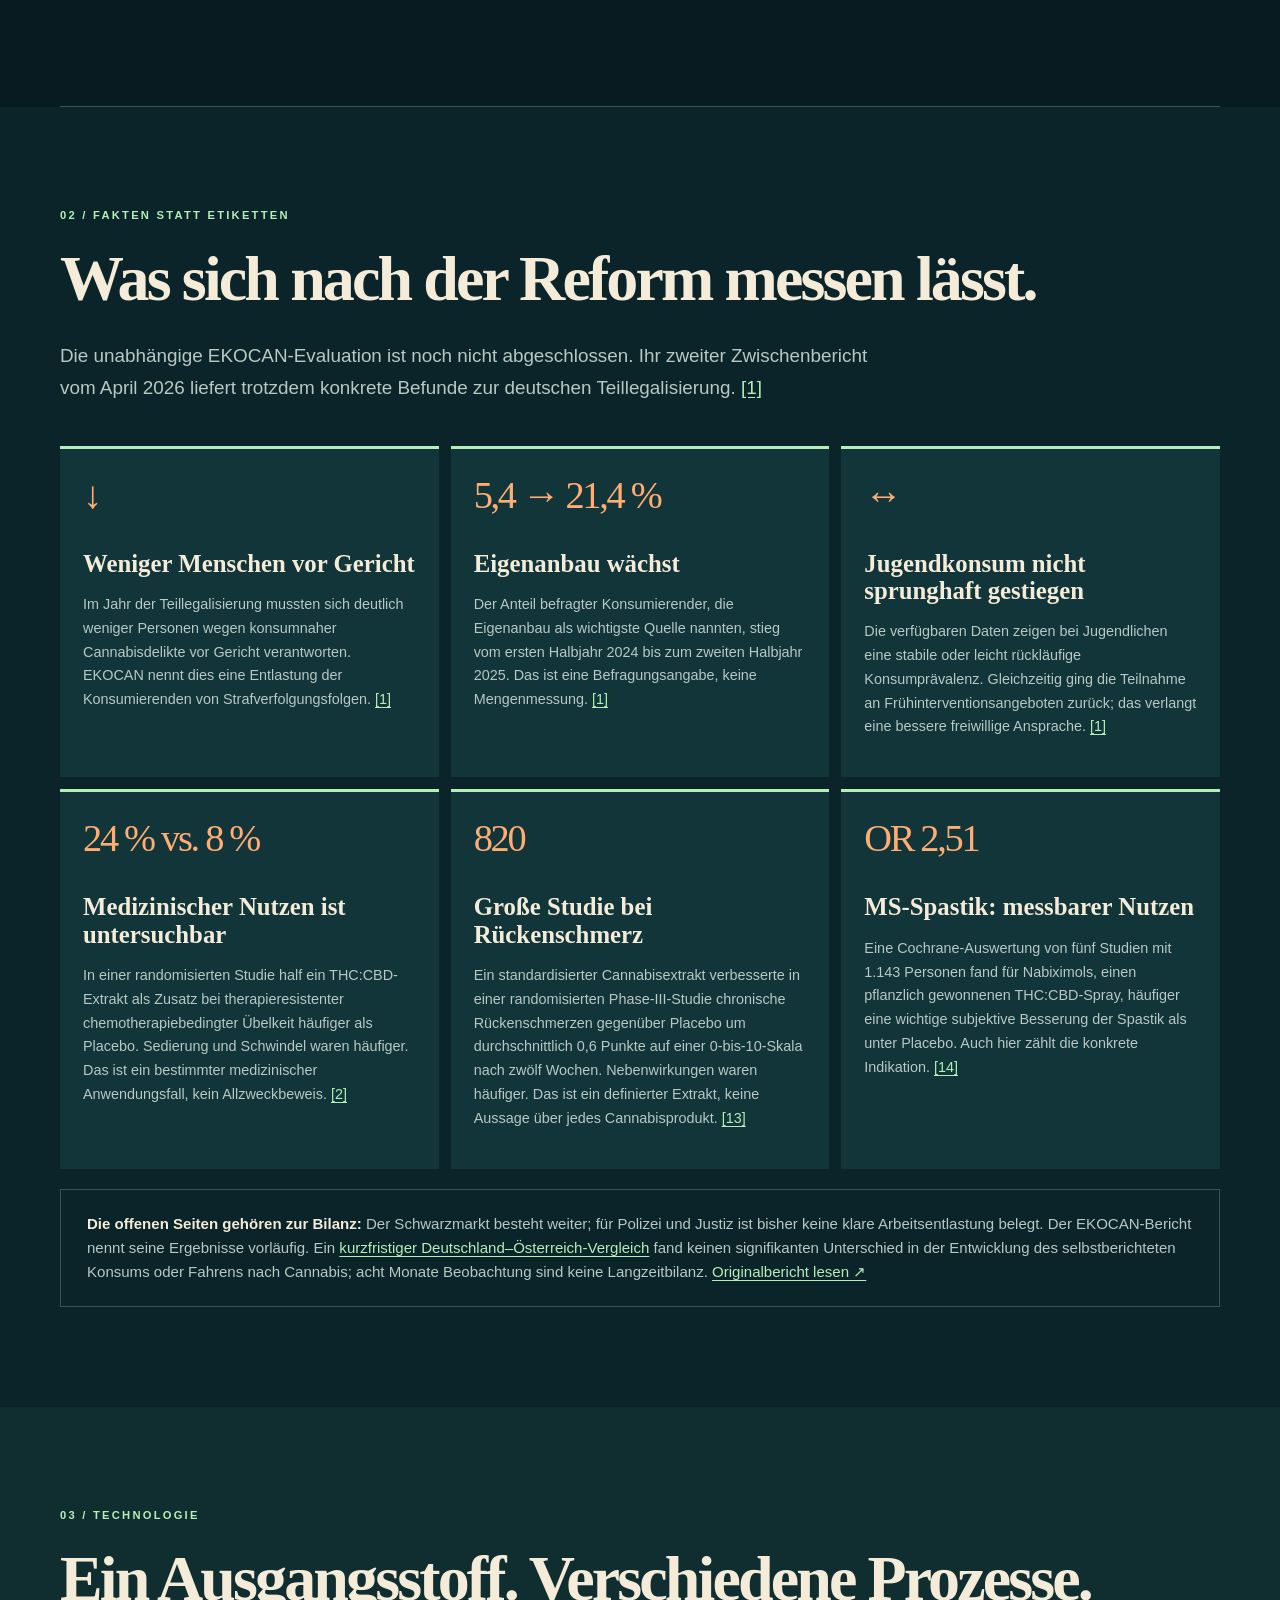
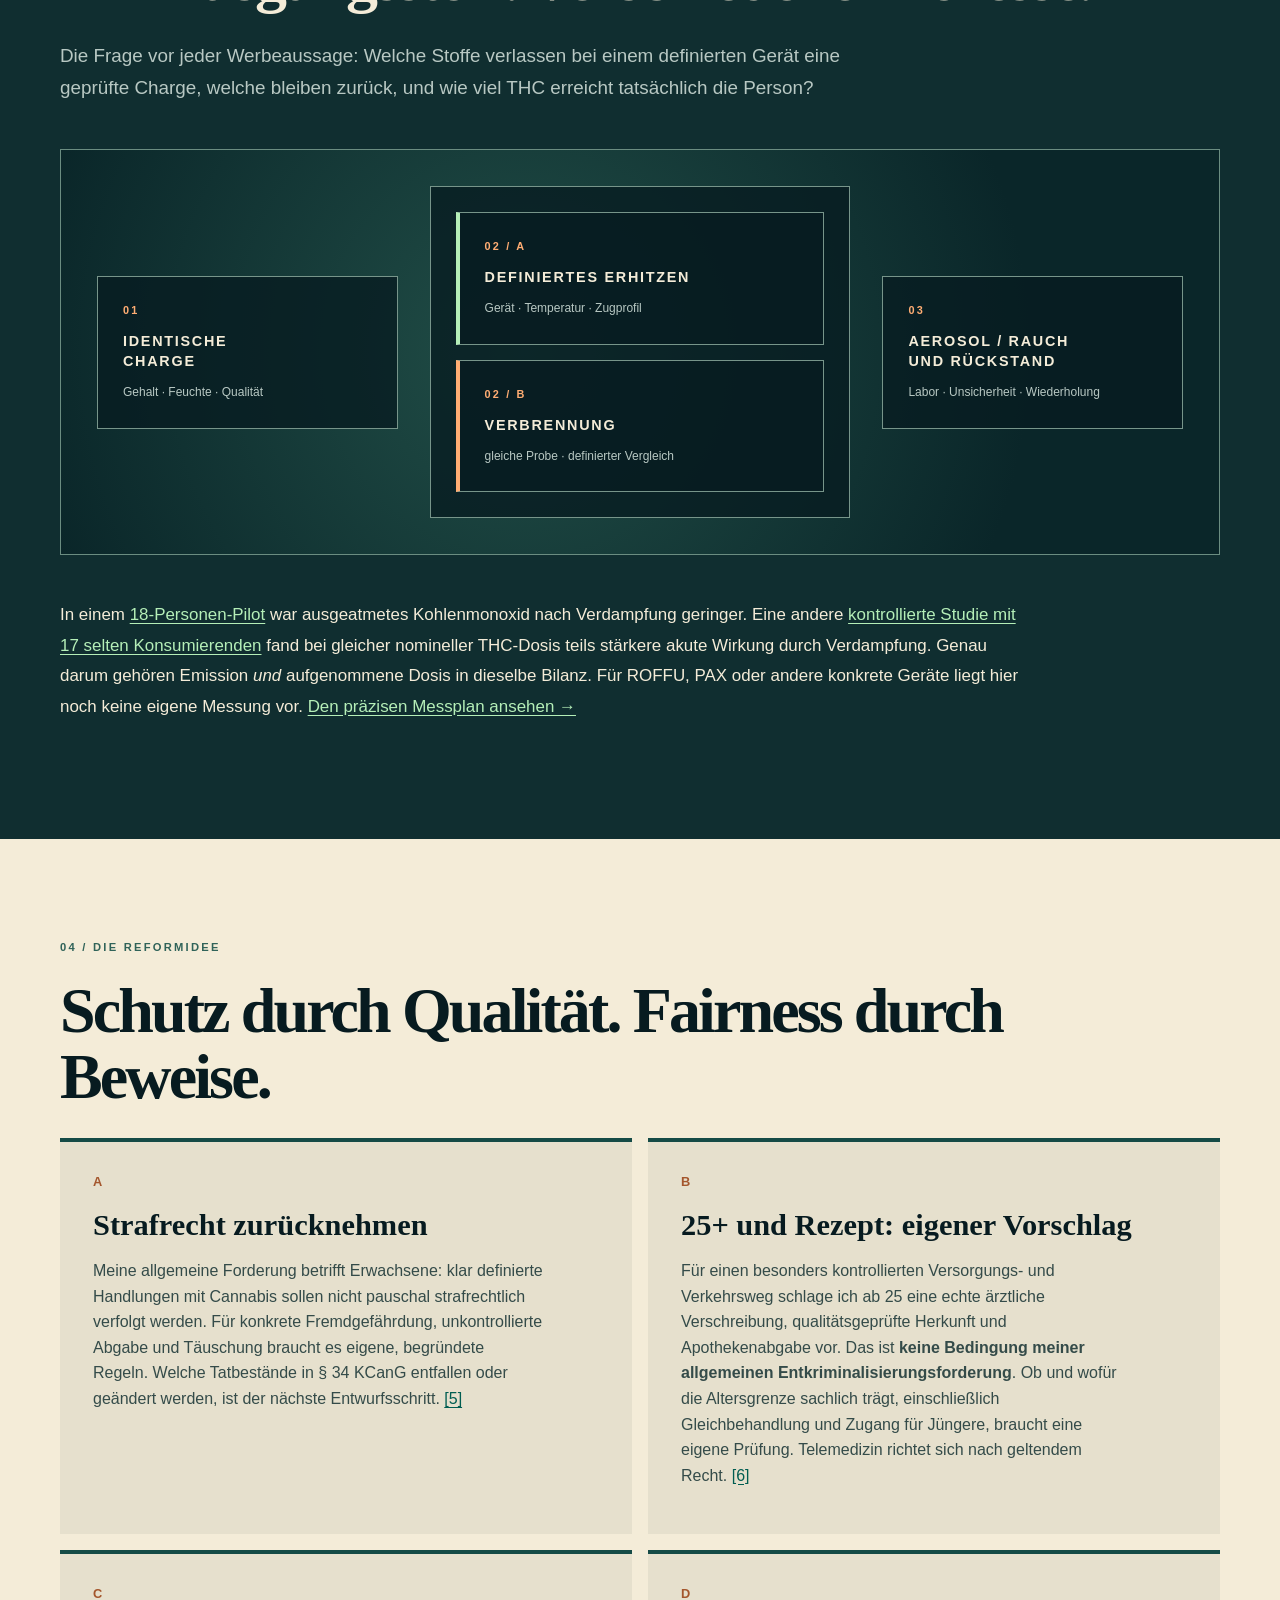
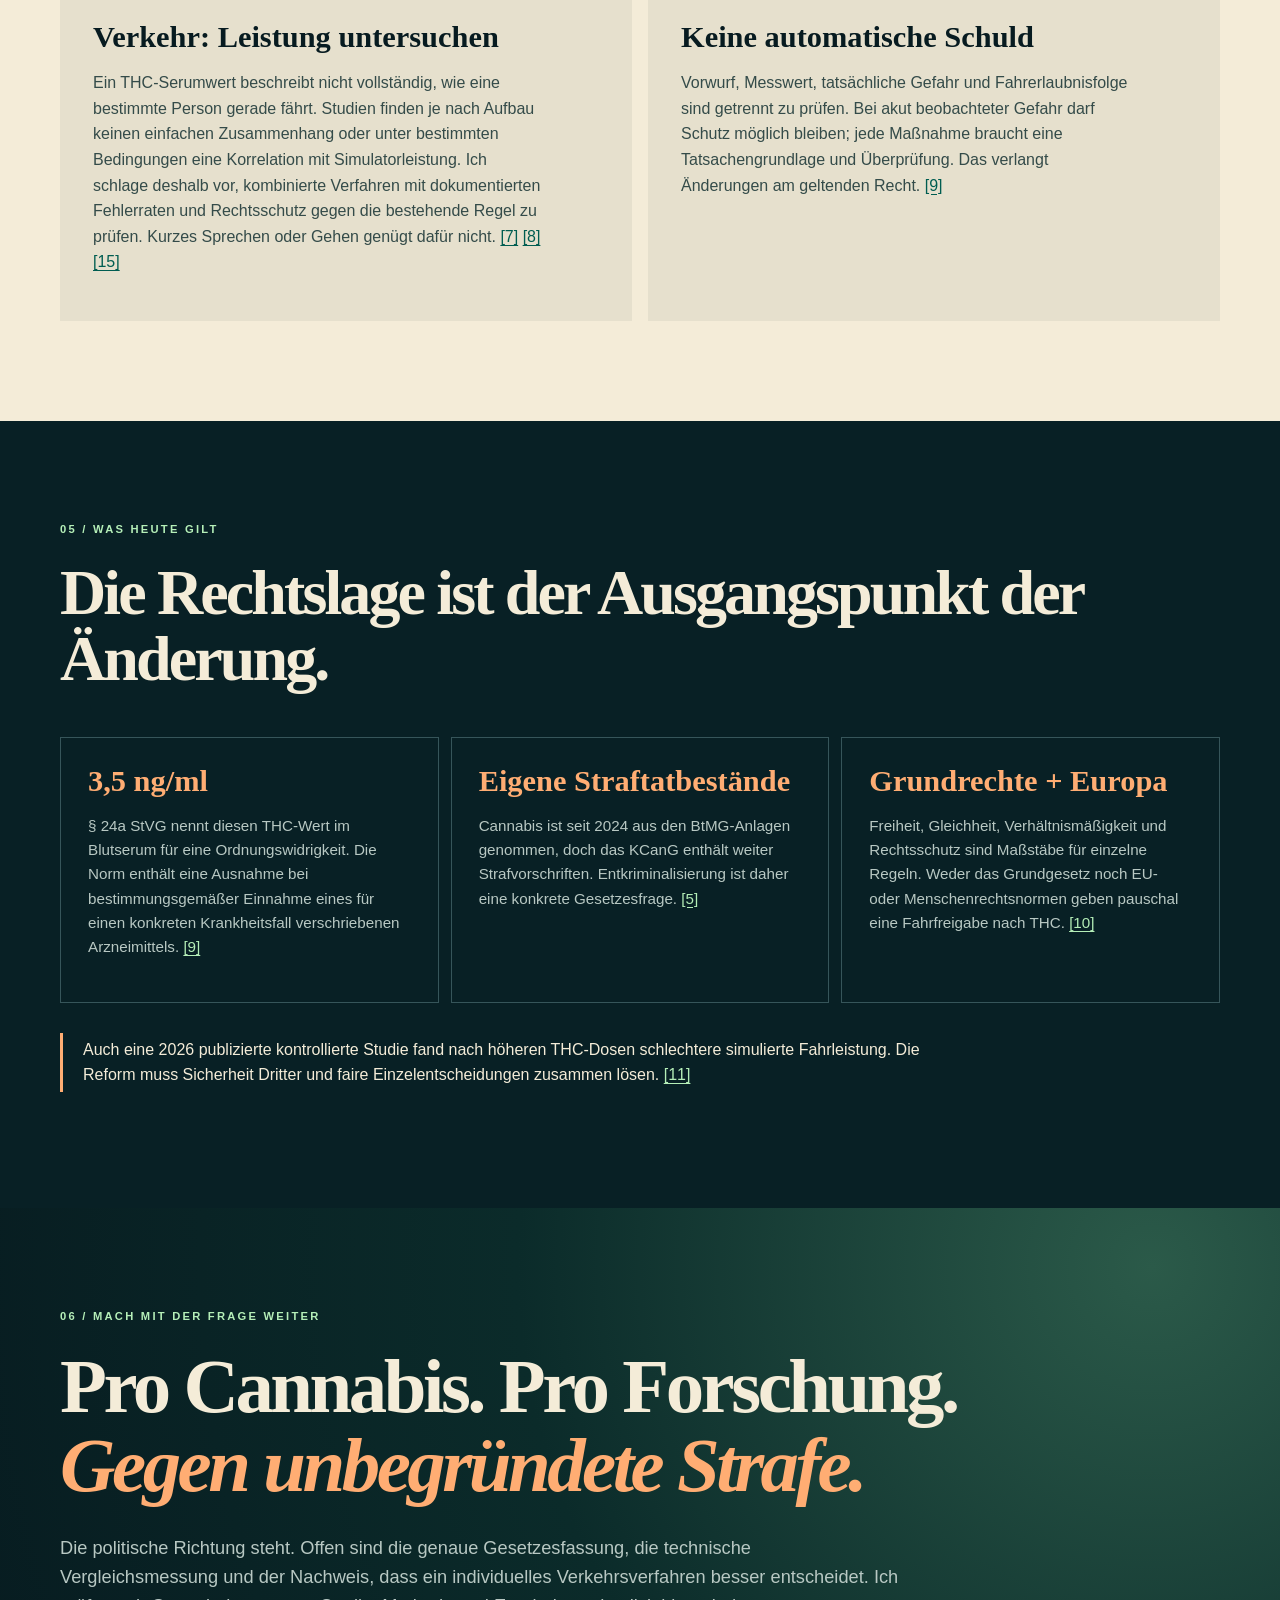
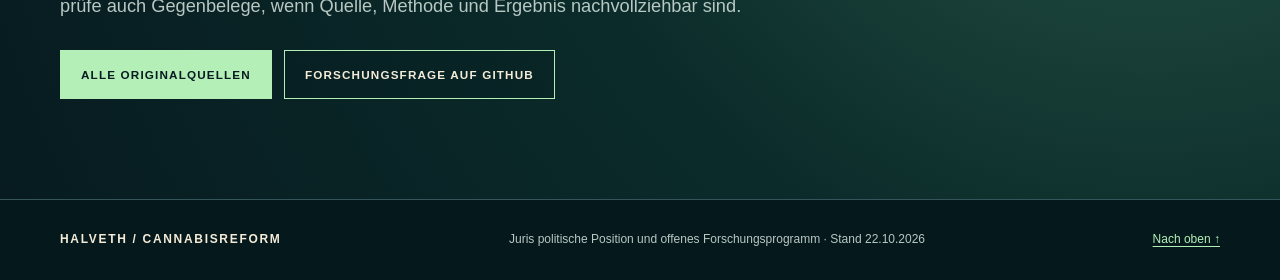
==== commit dd5a4ab9: "Add NETZ gateway to research Pages landing" ====
--- a/index.html
+++ b/index.html
@@ -12,6 +12,14 @@
   <a class="skip" href="#inhalt">Zum Inhalt</a>
   <header class="topbar"><a class="brand" href="#start">HALVETH<span> / OFFENE FORSCHUNG</span></a><nav aria-label="Hauptnavigation"><a href="#fakten">Fakten</a><a href="#modell">Modell</a><a href="labor.html">Messplan</a><a href="#recht">Recht</a><a href="quellen.html">Quellen</a></nav></header>
   <main id="inhalt">
+    <a class="netz-gateway container" href="https://juri-halveth.github.io/universum/" aria-label="Quellen und Reform im HALVETH NETZ: Starship Lab öffnen">
+      <img src="HALVETH_NETZ_HERO.svg" width="1200" height="300" alt="HALVETH NETZ: Quellen, Messplan und politische Vorschläge">
+      <span class="netz-gateway-copy">
+        <span class="netz-gateway-kicker">HALVETH / NETZ · GESELLSCHAFTLICHE QUELLEN</span>
+        <strong>Quellen &amp; Reform im Starship Lab</strong>
+        <span class="netz-gateway-action">Projektkarte öffnen <span aria-hidden="true">↗</span></span>
+      </span>
+    </a>
     <section class="hero" id="start" aria-labelledby="hero-title">
       <div class="hero-art" role="img" aria-label="Generierte Konzeptkunst: eine Pflanze und zwei schematische Prozesswege"></div>
       <div class="hero-shade"></div>
--- a/style.css
+++ b/style.css
@@ -8,3 +8,58 @@
 
 /* Standalone technical research page */
 .lab-page h1,.lab-page h2{font-family:var(--display);letter-spacing:-.045em;line-height:1.04}.lab-page h2{font-size:clamp(2.5rem,5vw,5rem);font-weight:600;margin:22px 0 28px}.lab-hero{padding:105px 0 115px;background:radial-gradient(circle at 85% 45%,#225746 0%,transparent 45%)}.lab-hero h1{font-size:clamp(3.4rem,8vw,8rem);margin:28px 0}.lab-hero h1 em{color:var(--orange)}.lab-hero p{font-size:1.25rem;max-width:790px;color:var(--muted)}.lab-hero .button{margin-top:24px}.lab-band{background:#e8e1cf;color:var(--bg)}.lab-intro{display:grid;grid-template-columns:repeat(3,1fr)}.lab-intro>div{padding:32px;border-right:1px solid #acb3a8}.lab-intro>div:last-child{border-right:0}.lab-intro span,.lab-device-grid span{font-weight:900;color:#b26037;letter-spacing:.16em;font-size:.7rem}.lab-intro h2{font-size:1.7rem;margin:8px 0}.lab-intro p{margin:0;color:#31504c}.lab-flow{display:grid;grid-template-columns:1fr 1.55fr 1.2fr;gap:20px;align-items:stretch;margin:42px 0}.lab-flow>div,.lab-split article{padding:25px;border:1px solid #668d80;background:#12353a}.lab-flow small,.lab-flow strong,.lab-flow span,.lab-flow b{display:block}.lab-flow small{color:var(--orange);font-size:.69rem;font-weight:900;letter-spacing:.13em}.lab-flow strong{font-family:var(--display);font-size:1.65rem;line-height:1.1;margin:14px 0}.lab-flow span{color:var(--muted);font-size:.83rem}.lab-split{display:grid;gap:12px}.lab-split article:first-child{border-left:5px solid var(--mint)}.lab-split article:last-child{border-left:5px solid var(--orange)}.lab-split b{margin-top:12px;color:var(--cream);font-size:.81rem}.lab-out{border-top:4px solid var(--mint)!important}.lab-caveat{max-width:920px;padding:18px 22px;border-left:4px solid var(--orange);background:rgba(255,255,255,.055);color:var(--muted)}.lab-device-section{background:#0d292e}.lab-device-grid{display:grid;grid-template-columns:repeat(3,1fr);gap:14px}.lab-device-grid article{padding:30px;background:#14383d;border-top:3px solid var(--mint)}.lab-device-grid h3{font-family:var(--display);font-size:1.7rem;line-height:1.13}.lab-device-grid p{color:var(--muted);font-size:.95rem}.lab-device-grid a{font-size:.87rem}.lab-evidence{display:grid;grid-template-columns:repeat(2,1fr);gap:20px}.lab-evidence p{padding:25px;border:1px solid var(--line);color:var(--muted)}.lab-evidence b{color:var(--cream)}@media(max-width:950px){.lab-flow,.lab-device-grid{grid-template-columns:1fr}.lab-split{grid-template-columns:repeat(2,1fr)}}@media(max-width:650px){.lab-hero{padding:70px 0}.lab-intro,.lab-split,.lab-evidence{grid-template-columns:1fr}.lab-intro>div{border-right:0;border-bottom:1px solid #acb3a8}}
+/* Keep the process diagrams within narrow viewports without clipping content. */
+.process-visual > *, .route, .lab-flow > *, .lab-split > *, .fact, .source-list article, .policy-grid article, .law-grid > div {
+  min-width: 0;
+  overflow-wrap: anywhere;
+  hyphens: auto;
+}
+h1, h2, h3, .law-grid strong { overflow-wrap: anywhere; hyphens: auto; }
+@media (max-width: 950px) {
+  .topbar { height: auto; min-height: 72px; flex-wrap: wrap; padding-top: 12px; padding-bottom: 12px; }
+  .topbar nav { flex-wrap: wrap; }
+}
+@media (max-width: 650px) {
+  .brand { white-space: normal; }
+  .topbar nav { gap: 4px 16px; }
+  .topbar nav a { display: inline-flex; align-items: center; min-height: 44px; }
+  .fork { grid-template-columns: repeat(2, minmax(0, 1fr)); }
+}
+@media (max-width: 380px) {
+  .fork { grid-template-columns: minmax(0, 1fr); }
+}
+@media (prefers-reduced-motion: reduce) {
+  html { scroll-behavior: auto; }
+  .button { transition: none; }
+  .button:hover { transform: none; }
+}
+
+/* A visible project-specific route into the shared HALVETH / NETZ portal. */
+.netz-gateway {
+  display: grid;
+  grid-template-columns: minmax(0, 440px) 1fr;
+  align-items: center;
+  gap: 28px;
+  margin-top: 20px;
+  margin-bottom: 20px;
+  padding: 14px 18px;
+  border: 1px solid #7b9b80;
+  background: linear-gradient(110deg, #122a2d, #17342b);
+  color: var(--cream);
+  text-decoration: none;
+  transition: border-color .2s, transform .2s;
+}
+.netz-gateway:hover { border-color: var(--mint); transform: translateY(-2px); }
+.netz-gateway:focus-visible { outline: 3px solid var(--orange); outline-offset: 4px; }
+.netz-gateway img { display: block; width: 100%; height: auto; border-radius: 8px; }
+.netz-gateway-copy { display: grid; gap: 5px; }
+.netz-gateway-kicker { color: var(--mint); font-size: .68rem; font-weight: 800; letter-spacing: .16em; }
+.netz-gateway-copy strong { font-family: var(--display); font-size: clamp(1.25rem, 2.4vw, 2rem); line-height: 1.15; }
+.netz-gateway-action { color: var(--orange); font-size: .85rem; font-weight: 800; }
+@media (max-width: 650px) {
+  .netz-gateway { grid-template-columns: 1fr; gap: 12px; padding: 12px; margin-top: 12px; margin-bottom: 12px; }
+}
+@media (prefers-reduced-motion: reduce) {
+  .netz-gateway { transition: none; }
+  .netz-gateway:hover { transform: none; }
+}
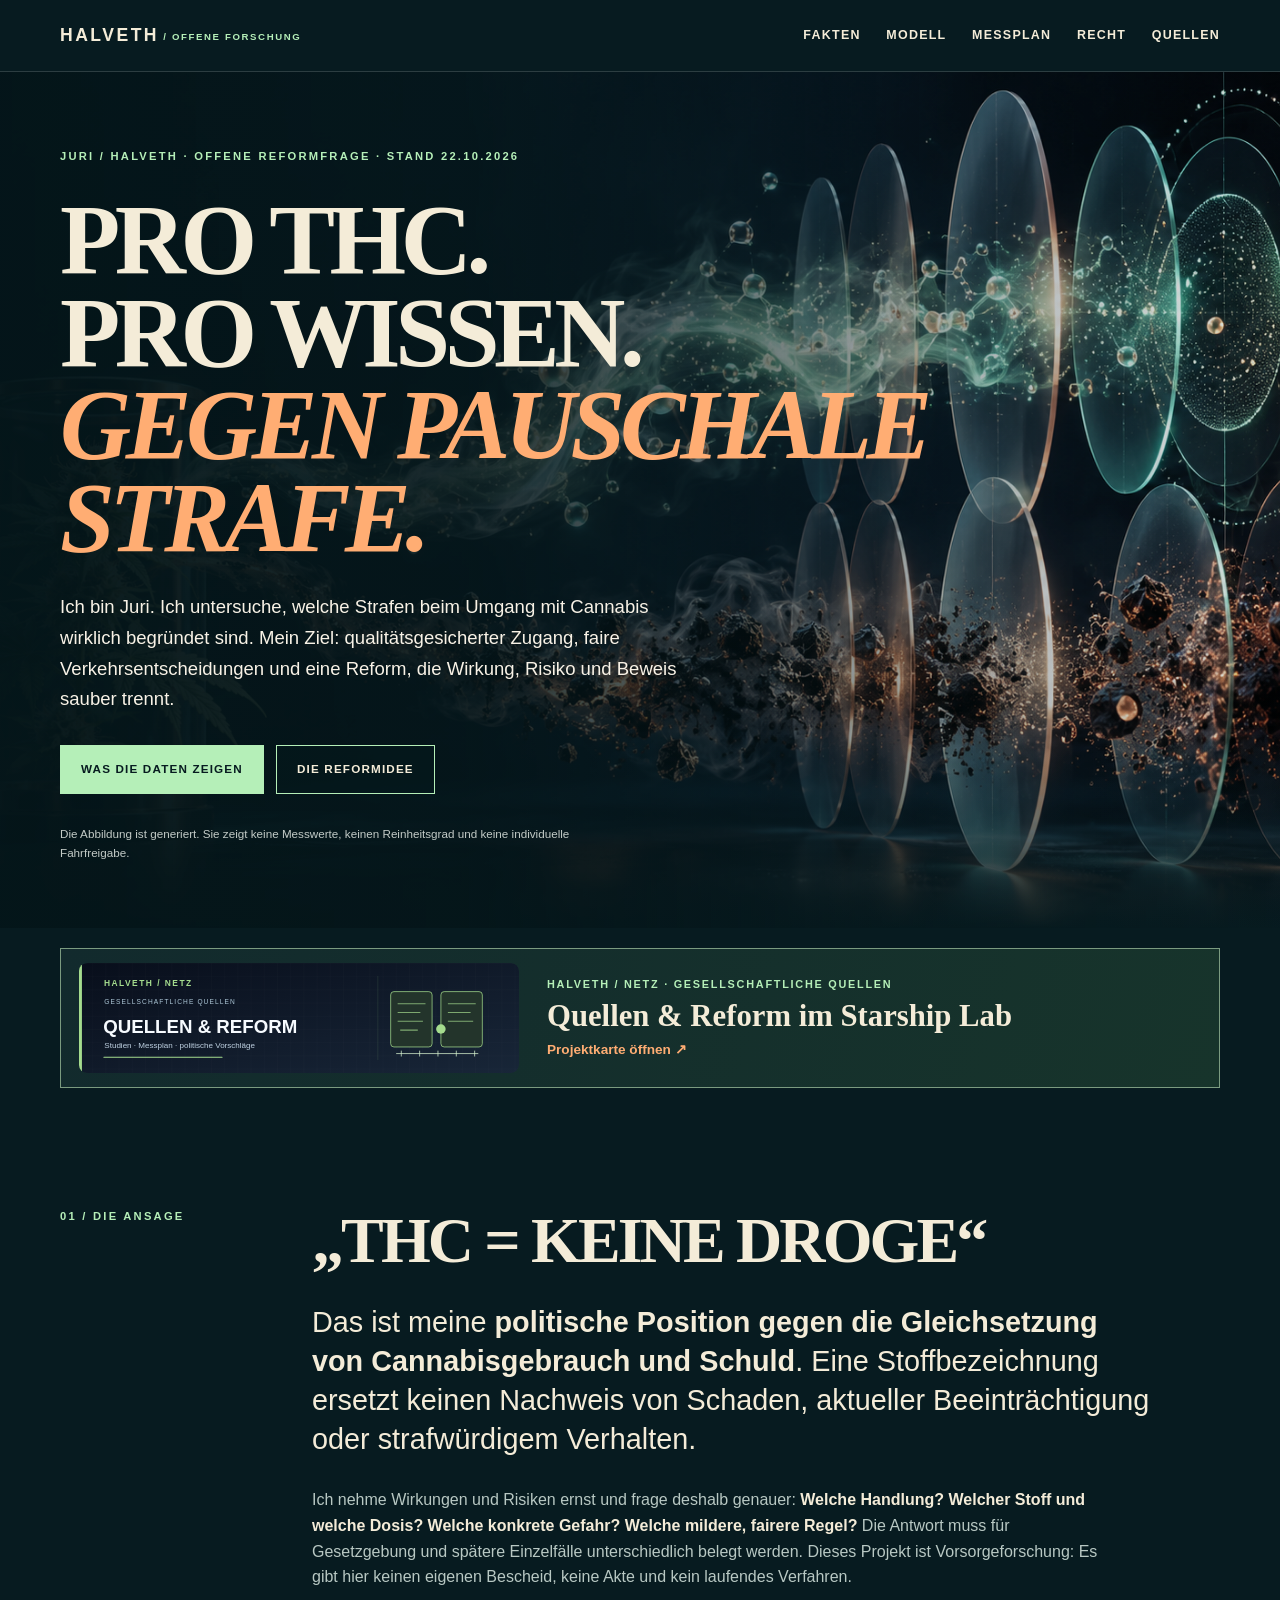
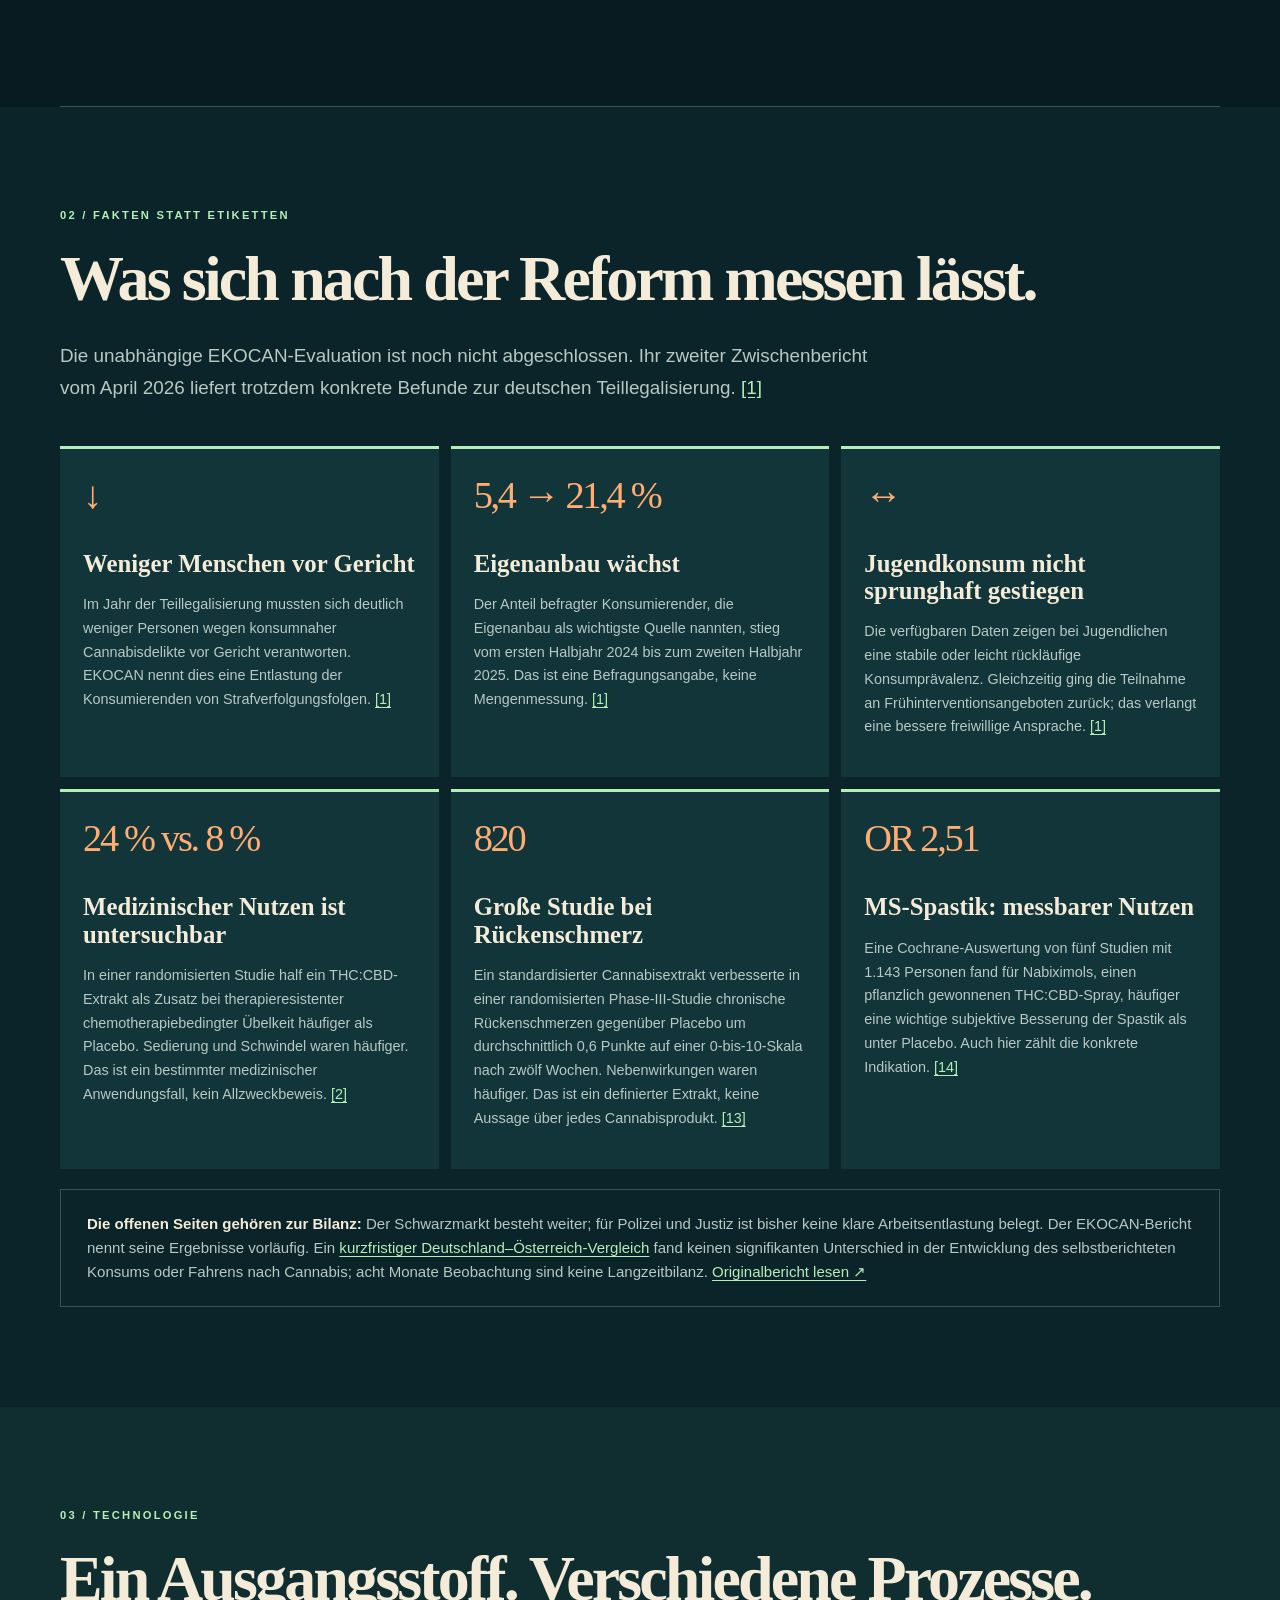
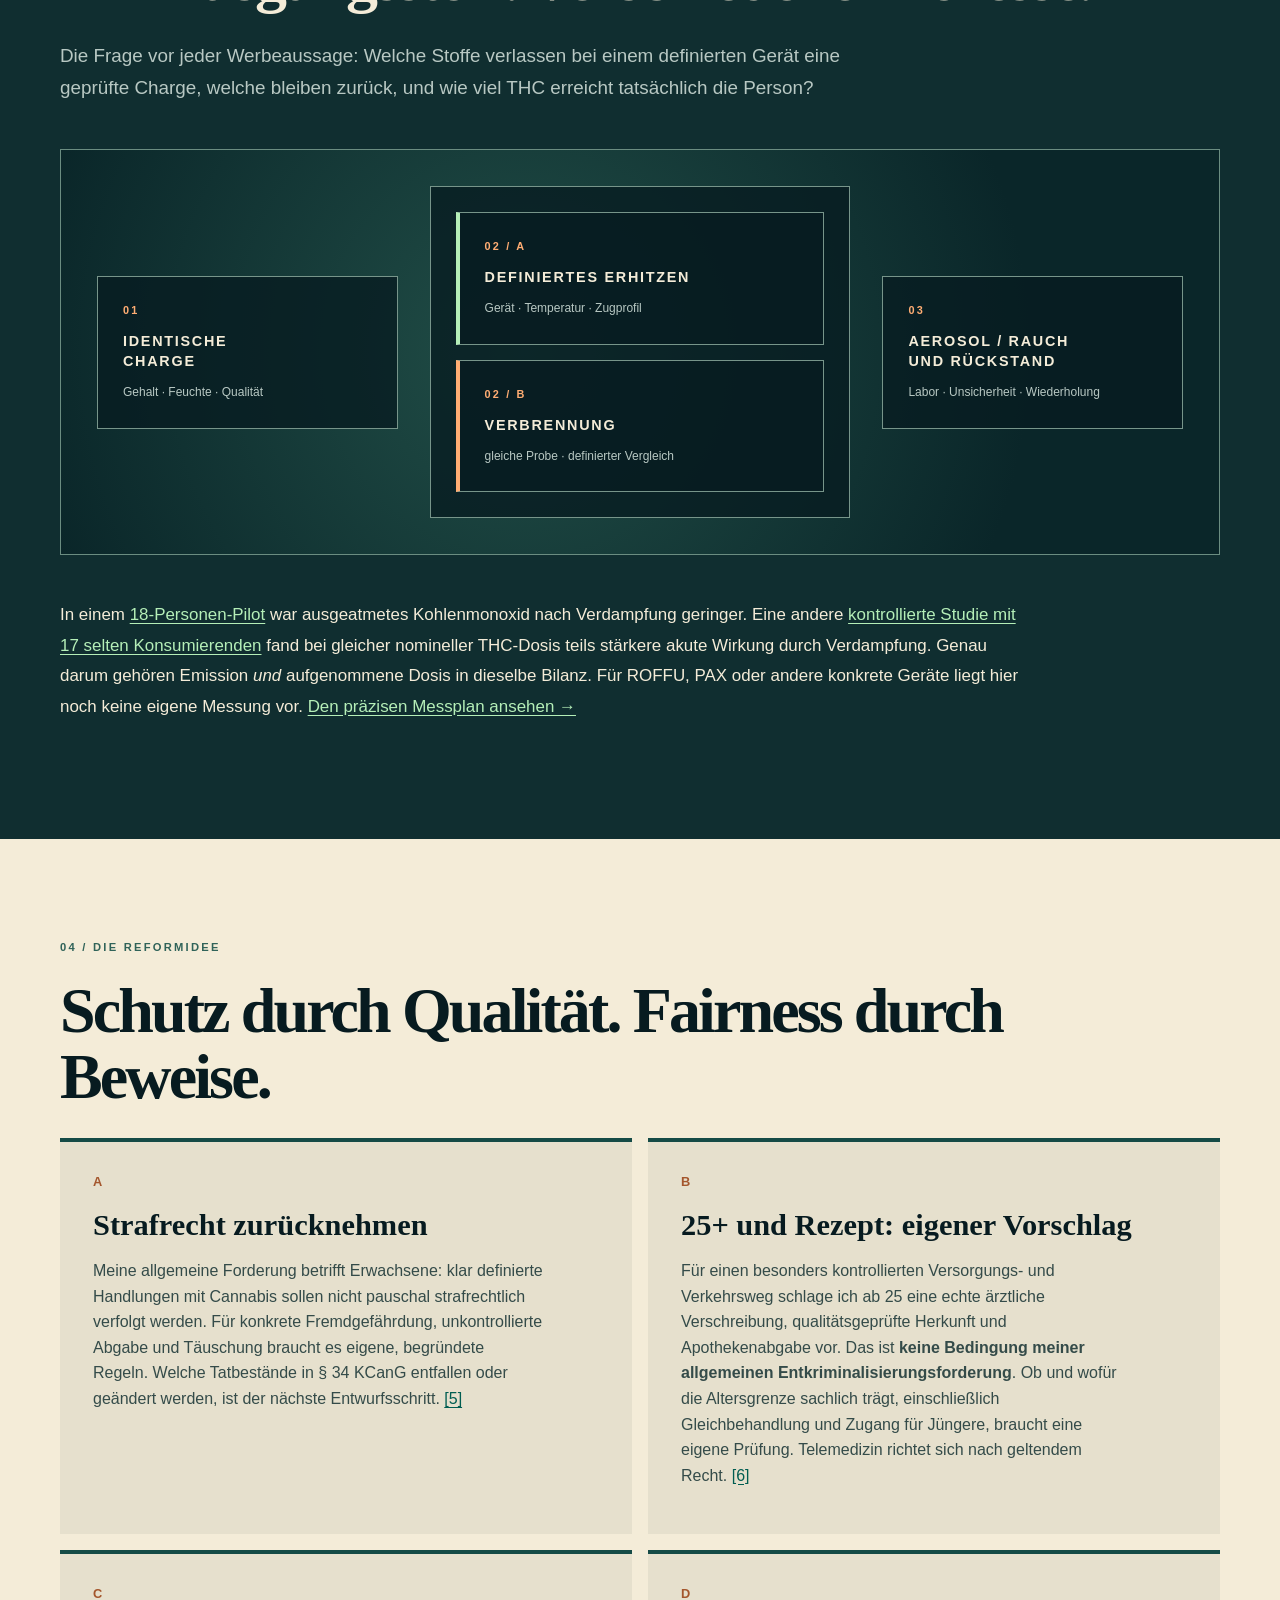
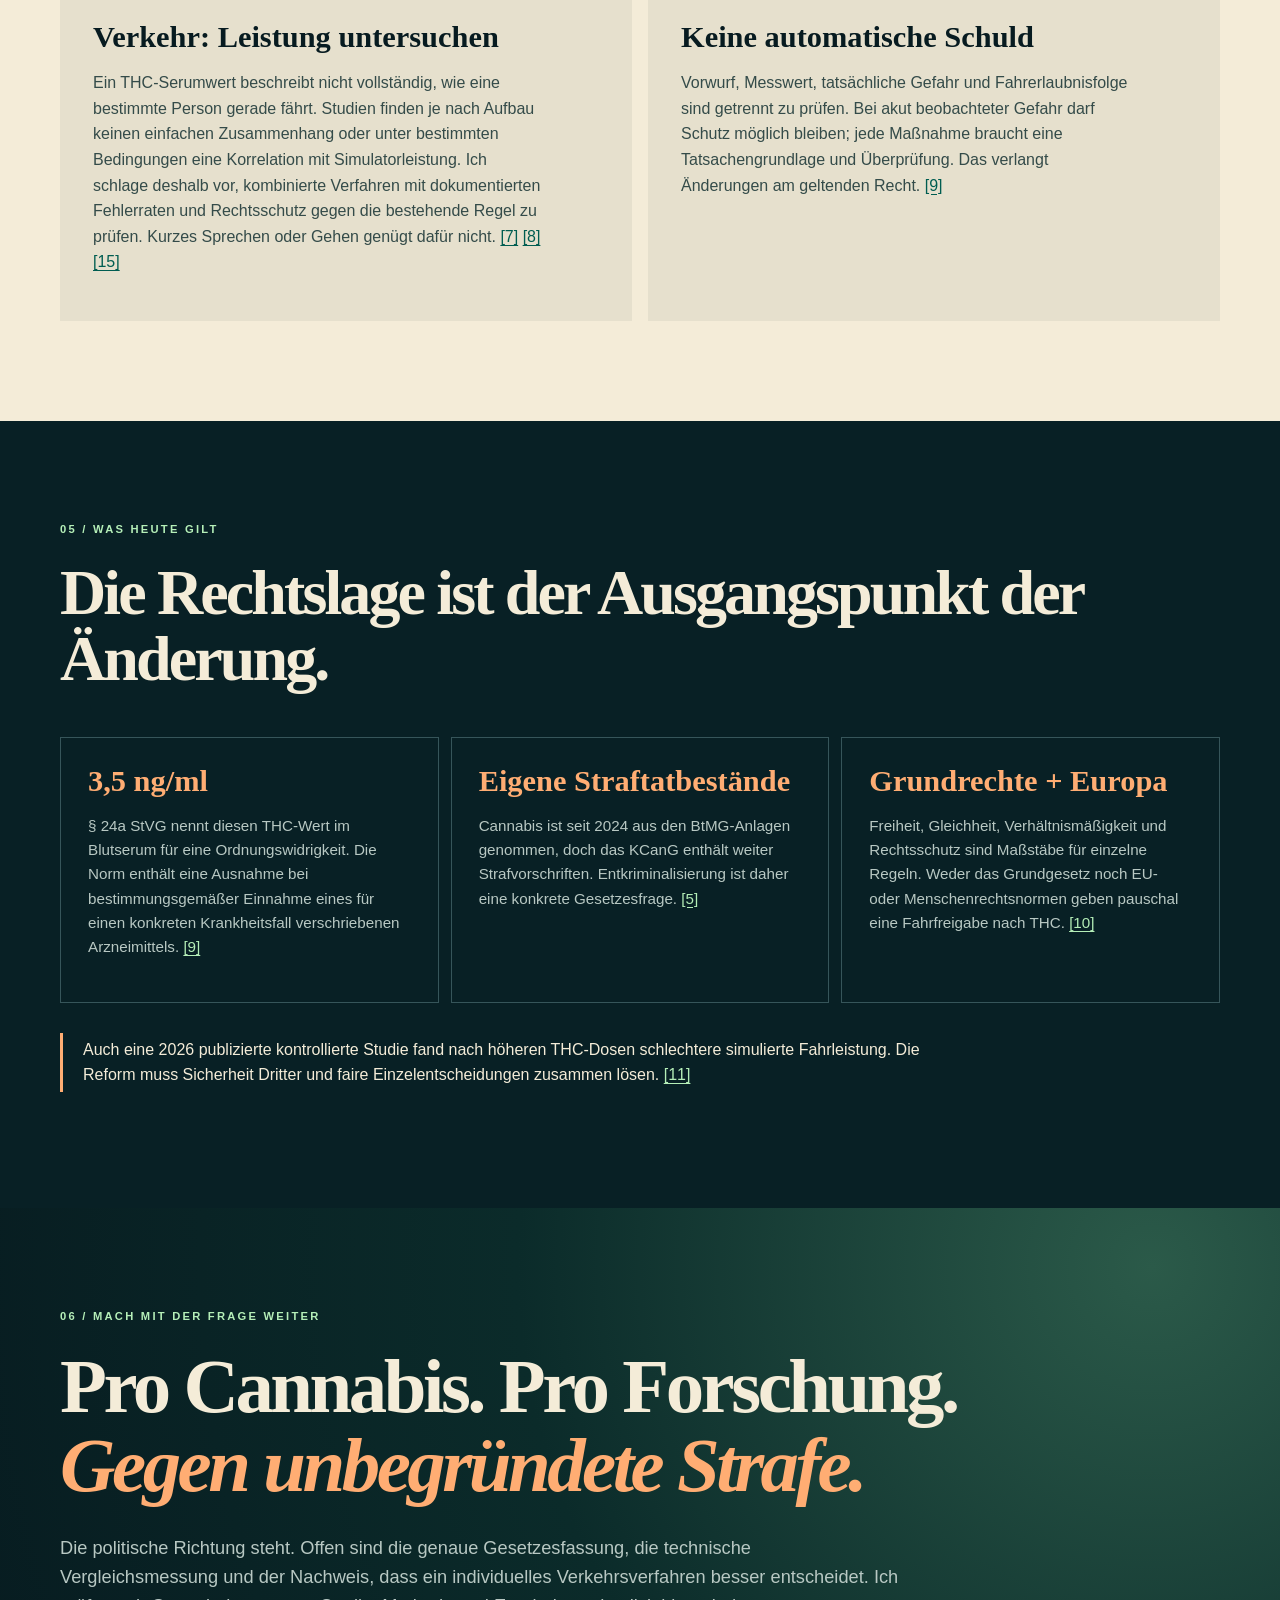
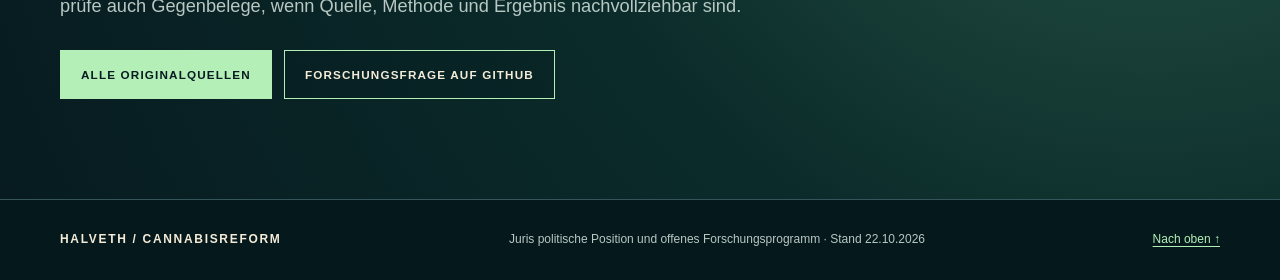
==== commit d2f58551: "Put project action before Starship gateway on page" ====
--- a/index.html
+++ b/index.html
@@ -6,20 +6,12 @@
   <meta name="description" content="HALVETH: Pro Cannabisreform, gegen pauschale Bestrafung. Forschung, Quellen und ein überprüfbarer Vorschlag für Zugang und Verkehrssicherheit.">
   <meta name="theme-color" content="#071b20">
   <title>PRO THC. GEGEN PAUSCHALE STRAFE. — HALVETH</title>
-  <link rel="stylesheet" href="style.css">
+  <link rel="stylesheet" href="style.css?v=netz-20261101">
 </head>
 <body>
   <a class="skip" href="#inhalt">Zum Inhalt</a>
   <header class="topbar"><a class="brand" href="#start">HALVETH<span> / OFFENE FORSCHUNG</span></a><nav aria-label="Hauptnavigation"><a href="#fakten">Fakten</a><a href="#modell">Modell</a><a href="labor.html">Messplan</a><a href="#recht">Recht</a><a href="quellen.html">Quellen</a></nav></header>
   <main id="inhalt">
-    <a class="netz-gateway container" href="https://juri-halveth.github.io/universum/" aria-label="Quellen und Reform im HALVETH NETZ: Starship Lab öffnen">
-      <img src="HALVETH_NETZ_HERO.svg" width="1200" height="300" alt="HALVETH NETZ: Quellen, Messplan und politische Vorschläge">
-      <span class="netz-gateway-copy">
-        <span class="netz-gateway-kicker">HALVETH / NETZ · GESELLSCHAFTLICHE QUELLEN</span>
-        <strong>Quellen &amp; Reform im Starship Lab</strong>
-        <span class="netz-gateway-action">Projektkarte öffnen <span aria-hidden="true">↗</span></span>
-      </span>
-    </a>
     <section class="hero" id="start" aria-labelledby="hero-title">
       <div class="hero-art" role="img" aria-label="Generierte Konzeptkunst: eine Pflanze und zwei schematische Prozesswege"></div>
       <div class="hero-shade"></div>
@@ -30,6 +22,14 @@
         <small>Die Abbildung ist generiert. Sie zeigt keine Messwerte, keinen Reinheitsgrad und keine individuelle Fahrfreigabe.</small>
       </div>
     </section>
+    <a class="netz-gateway container" href="https://juri-halveth.github.io/universum/" aria-label="Quellen und Reform im HALVETH NETZ: Starship Lab öffnen">
+      <img src="HALVETH_NETZ_HERO.svg" width="1200" height="300" alt="HALVETH NETZ: Quellen, Messplan und politische Vorschläge">
+      <span class="netz-gateway-copy">
+        <span class="netz-gateway-kicker">HALVETH / NETZ · GESELLSCHAFTLICHE QUELLEN</span>
+        <strong>Quellen &amp; Reform im Starship Lab</strong>
+        <span class="netz-gateway-action">Projektkarte öffnen <span aria-hidden="true">↗</span></span>
+      </span>
+    </a>
 
     <section class="manifesto container section" aria-labelledby="ansage"><div class="section-tag">01 / DIE ANSAGE</div><div><h2 id="ansage">„THC = KEINE DROGE“</h2><p class="big">Das ist meine <strong>politische Position gegen die Gleichsetzung von Cannabisgebrauch und Schuld</strong>. Eine Stoffbezeichnung ersetzt keinen Nachweis von Schaden, aktueller Beeinträchtigung oder strafwürdigem Verhalten.</p><p>Ich nehme Wirkungen und Risiken ernst und frage deshalb genauer: <b>Welche Handlung?</b> <b>Welcher Stoff und welche Dosis?</b> <b>Welche konkrete Gefahr?</b> <b>Welche mildere, fairere Regel?</b> Die Antwort muss für Gesetzgebung und spätere Einzelfälle unterschiedlich belegt werden. Dieses Projekt ist Vorsorgeforschung: Es gibt hier keinen eigenen Bescheid, keine Akte und kein laufendes Verfahren.</p></div></section>
 
